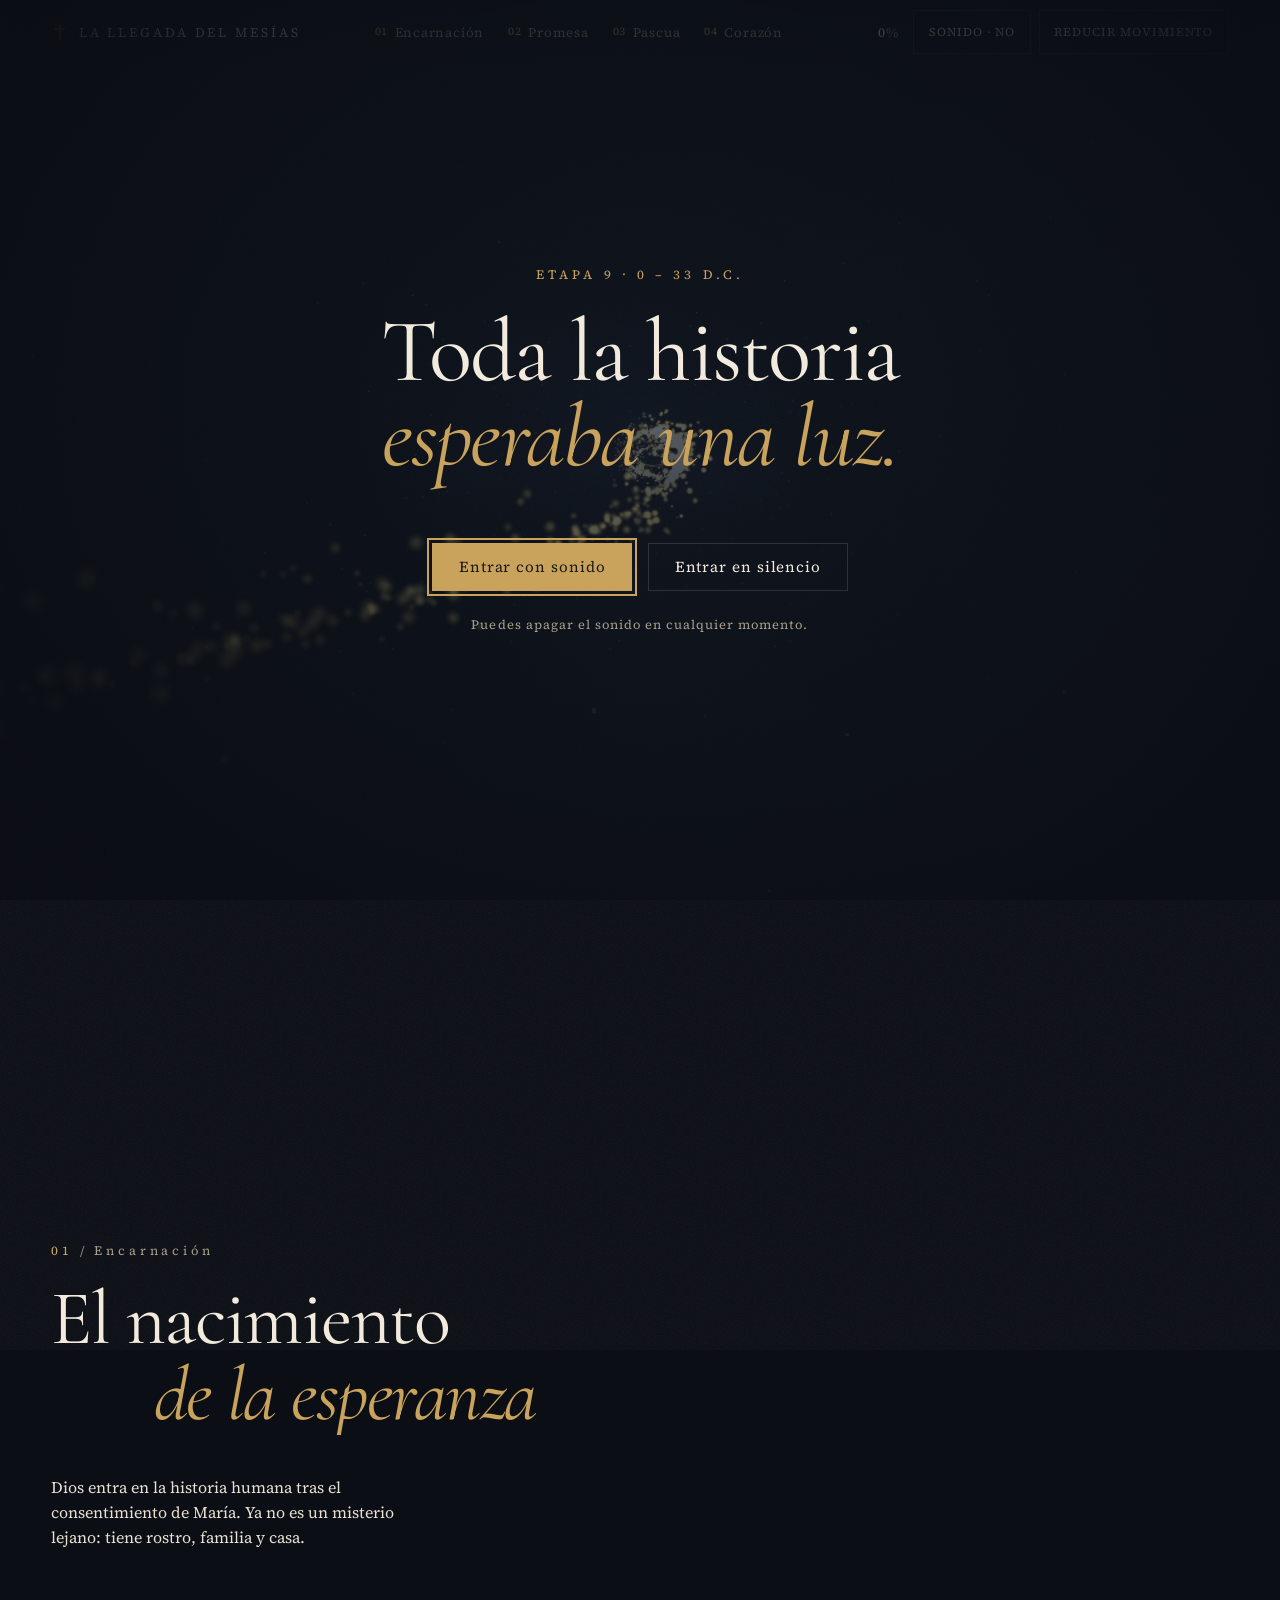
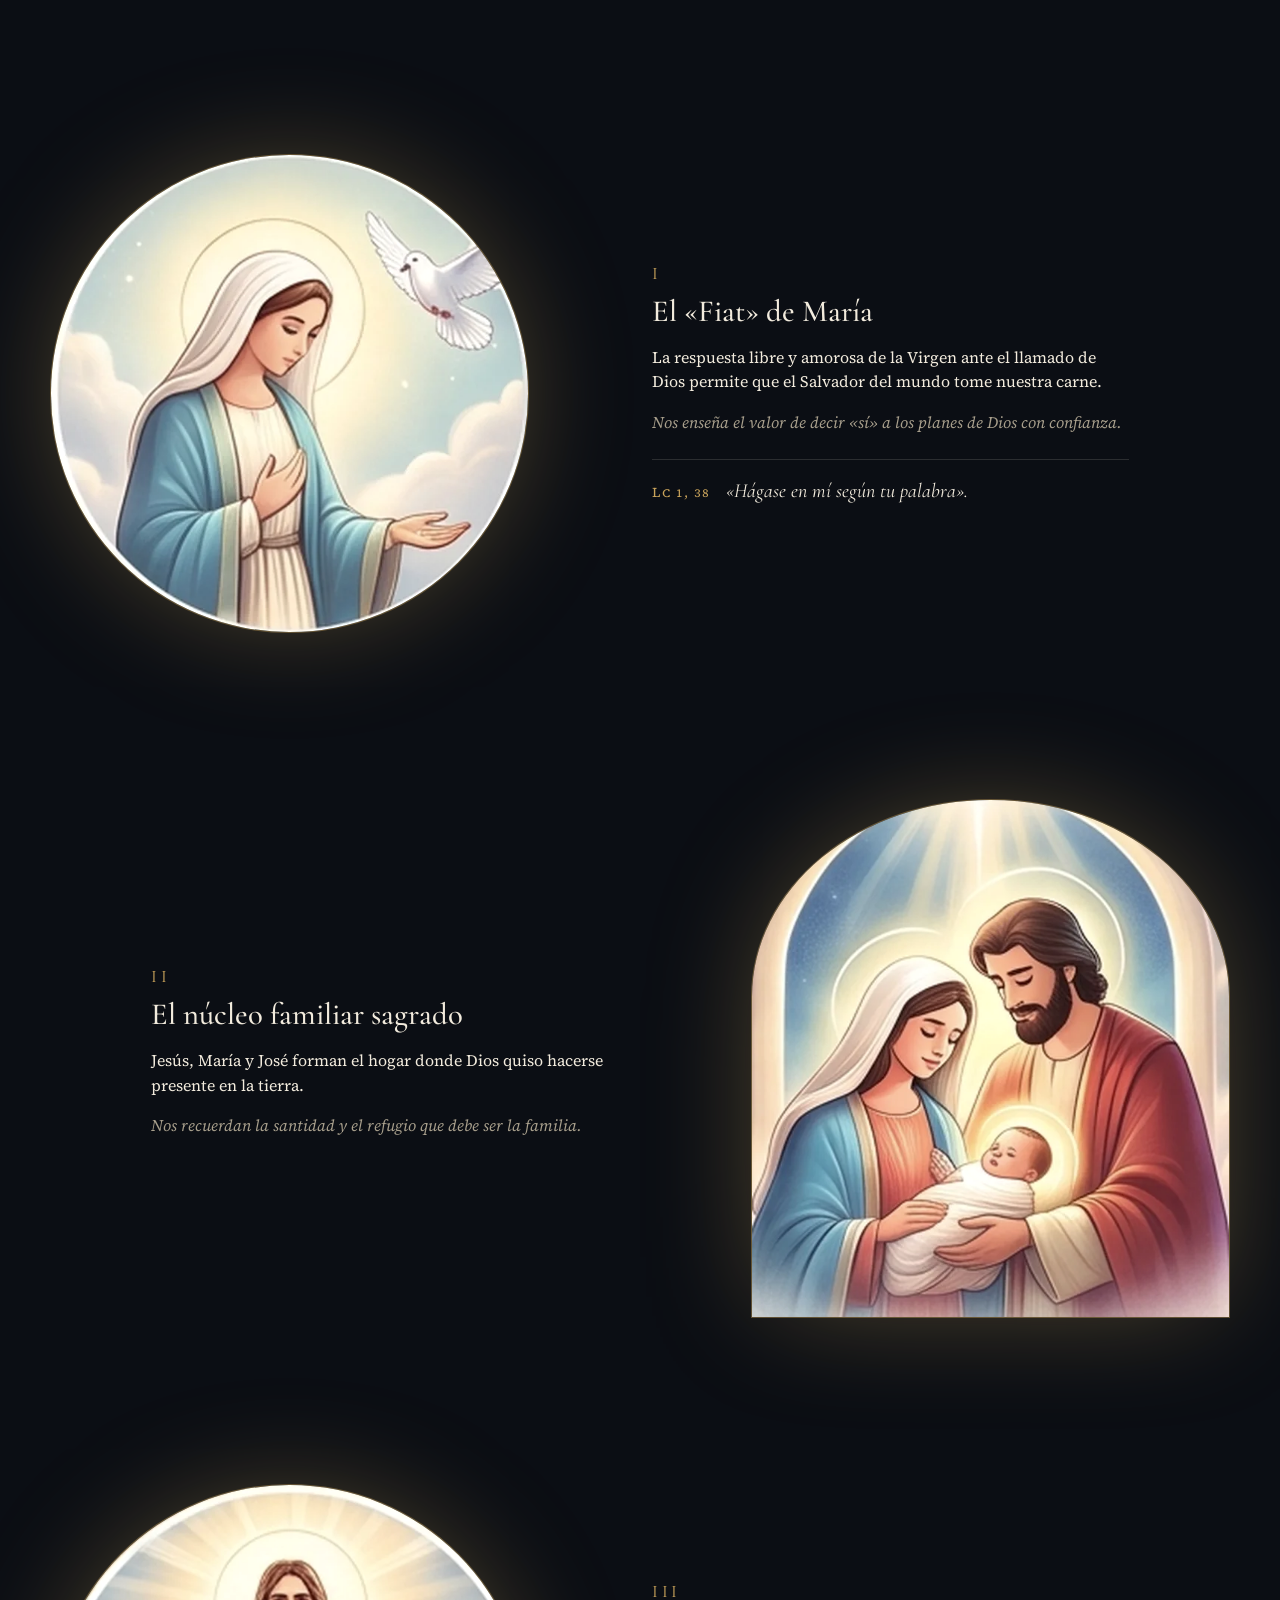
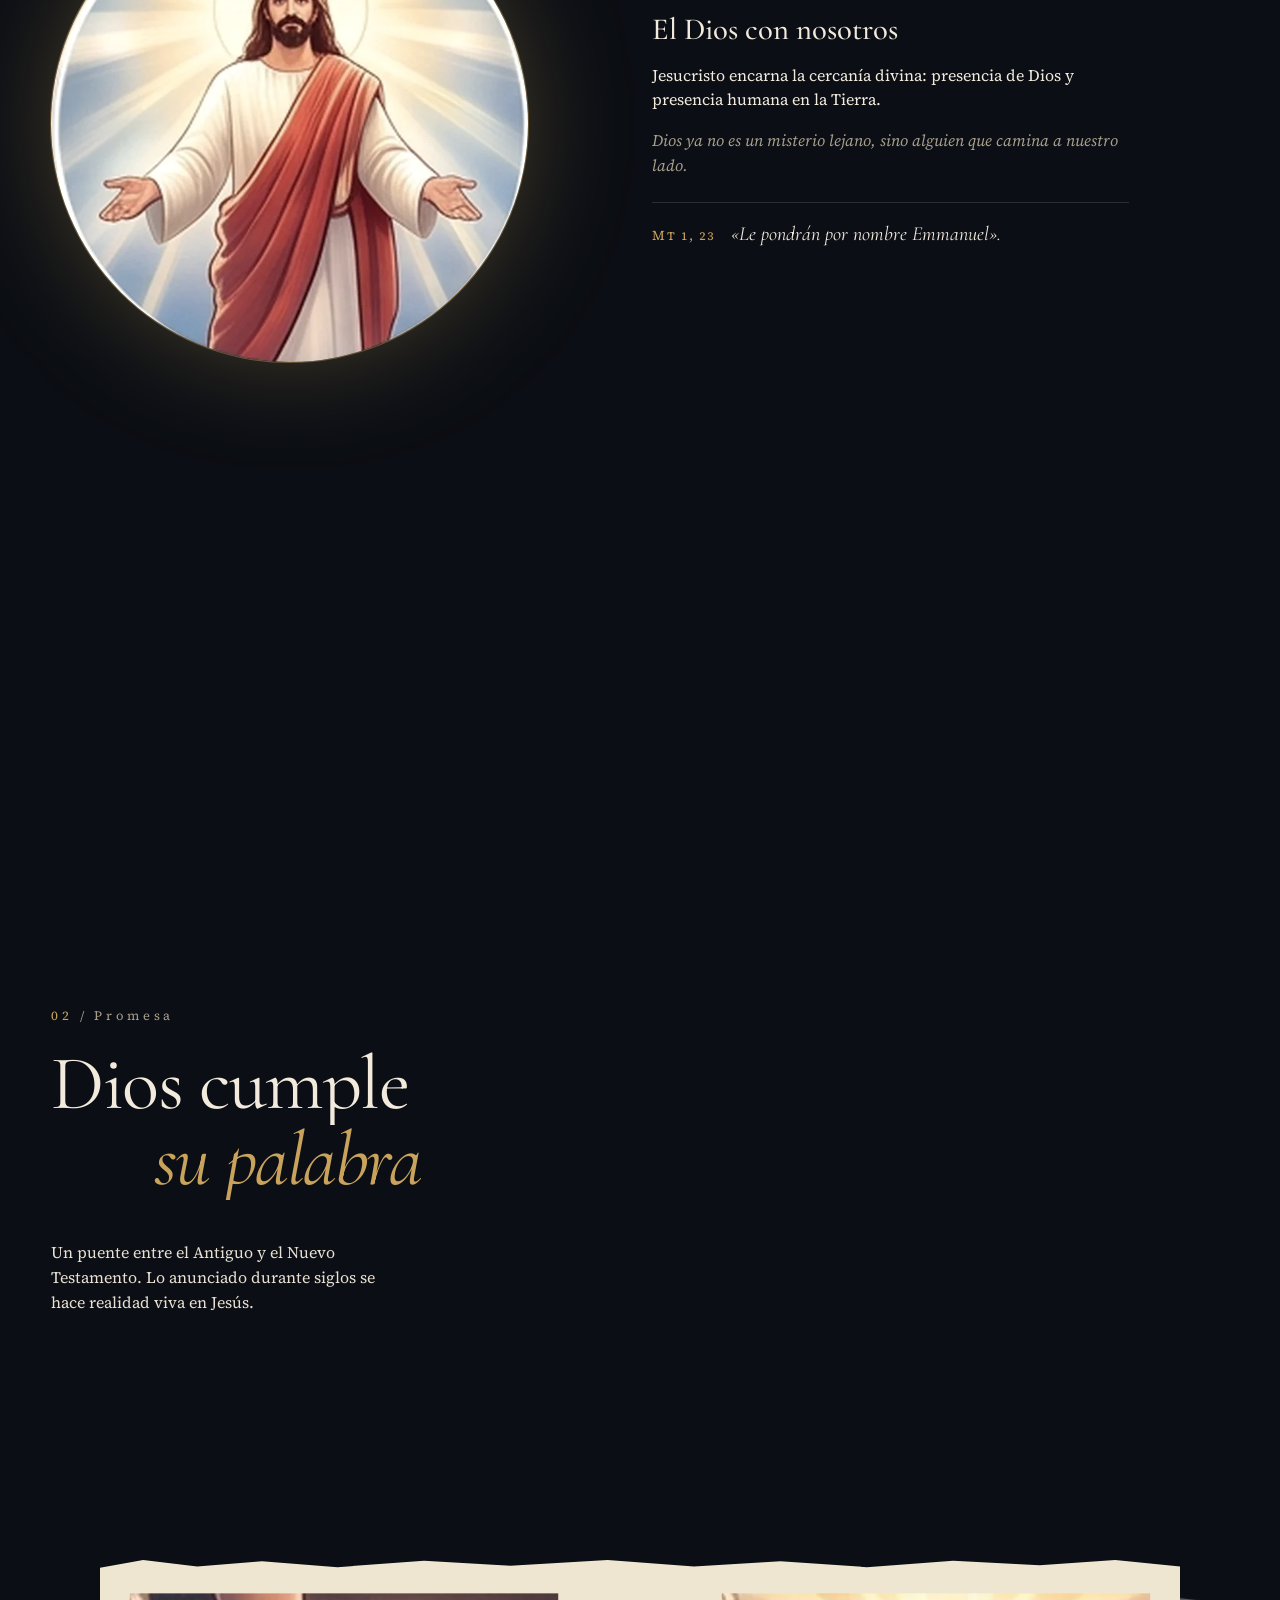
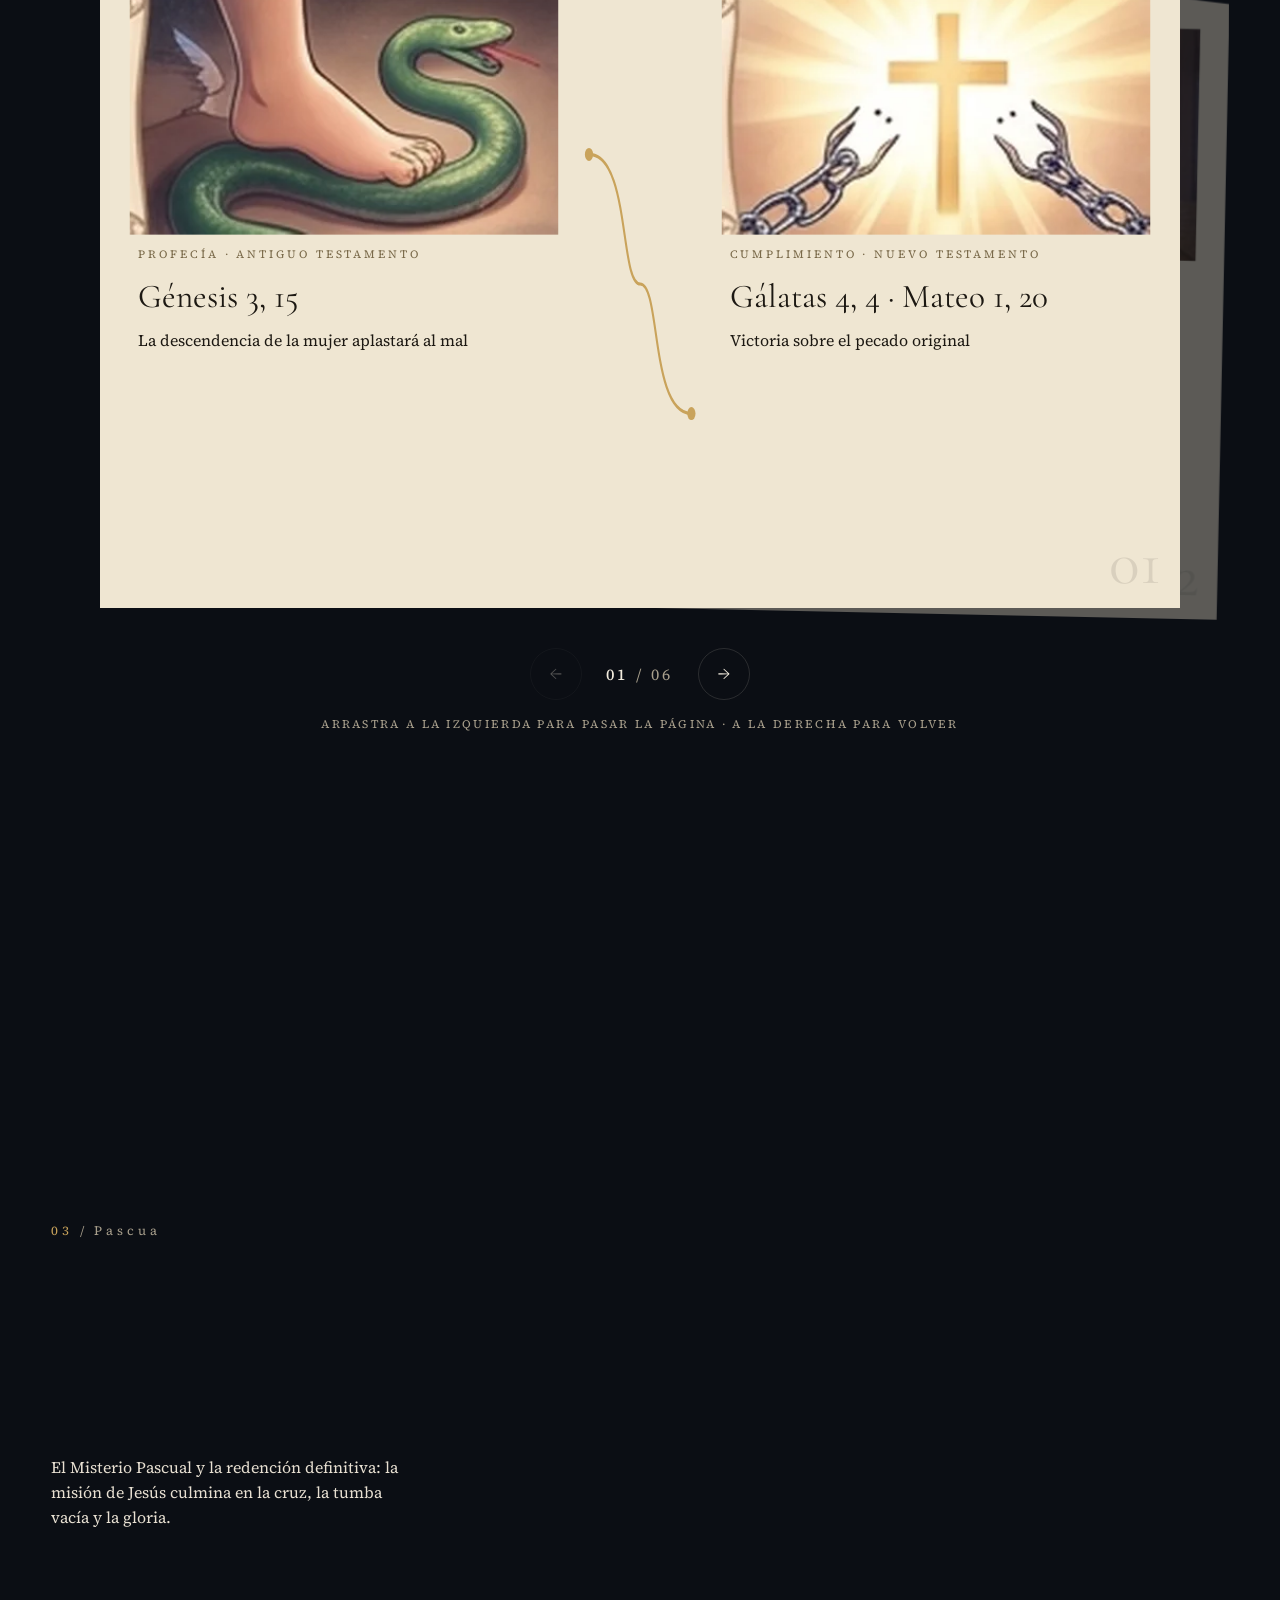
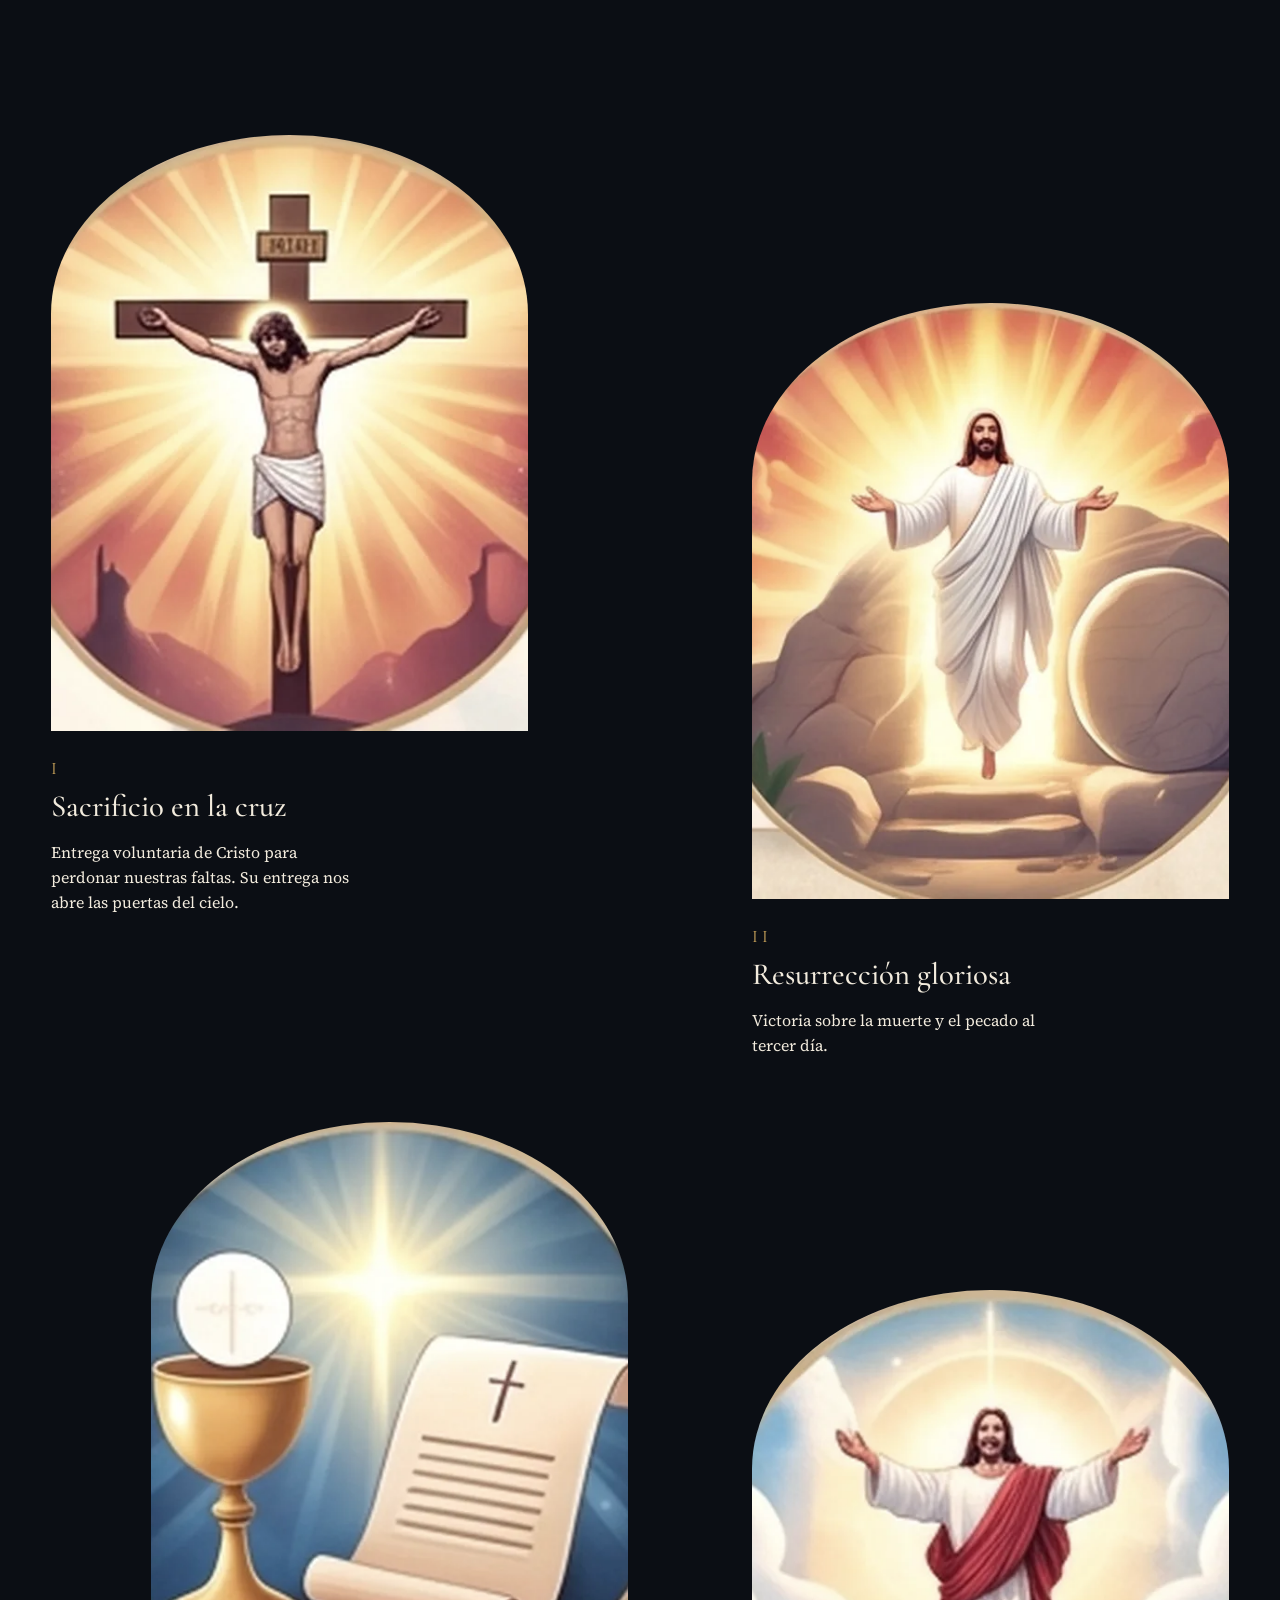
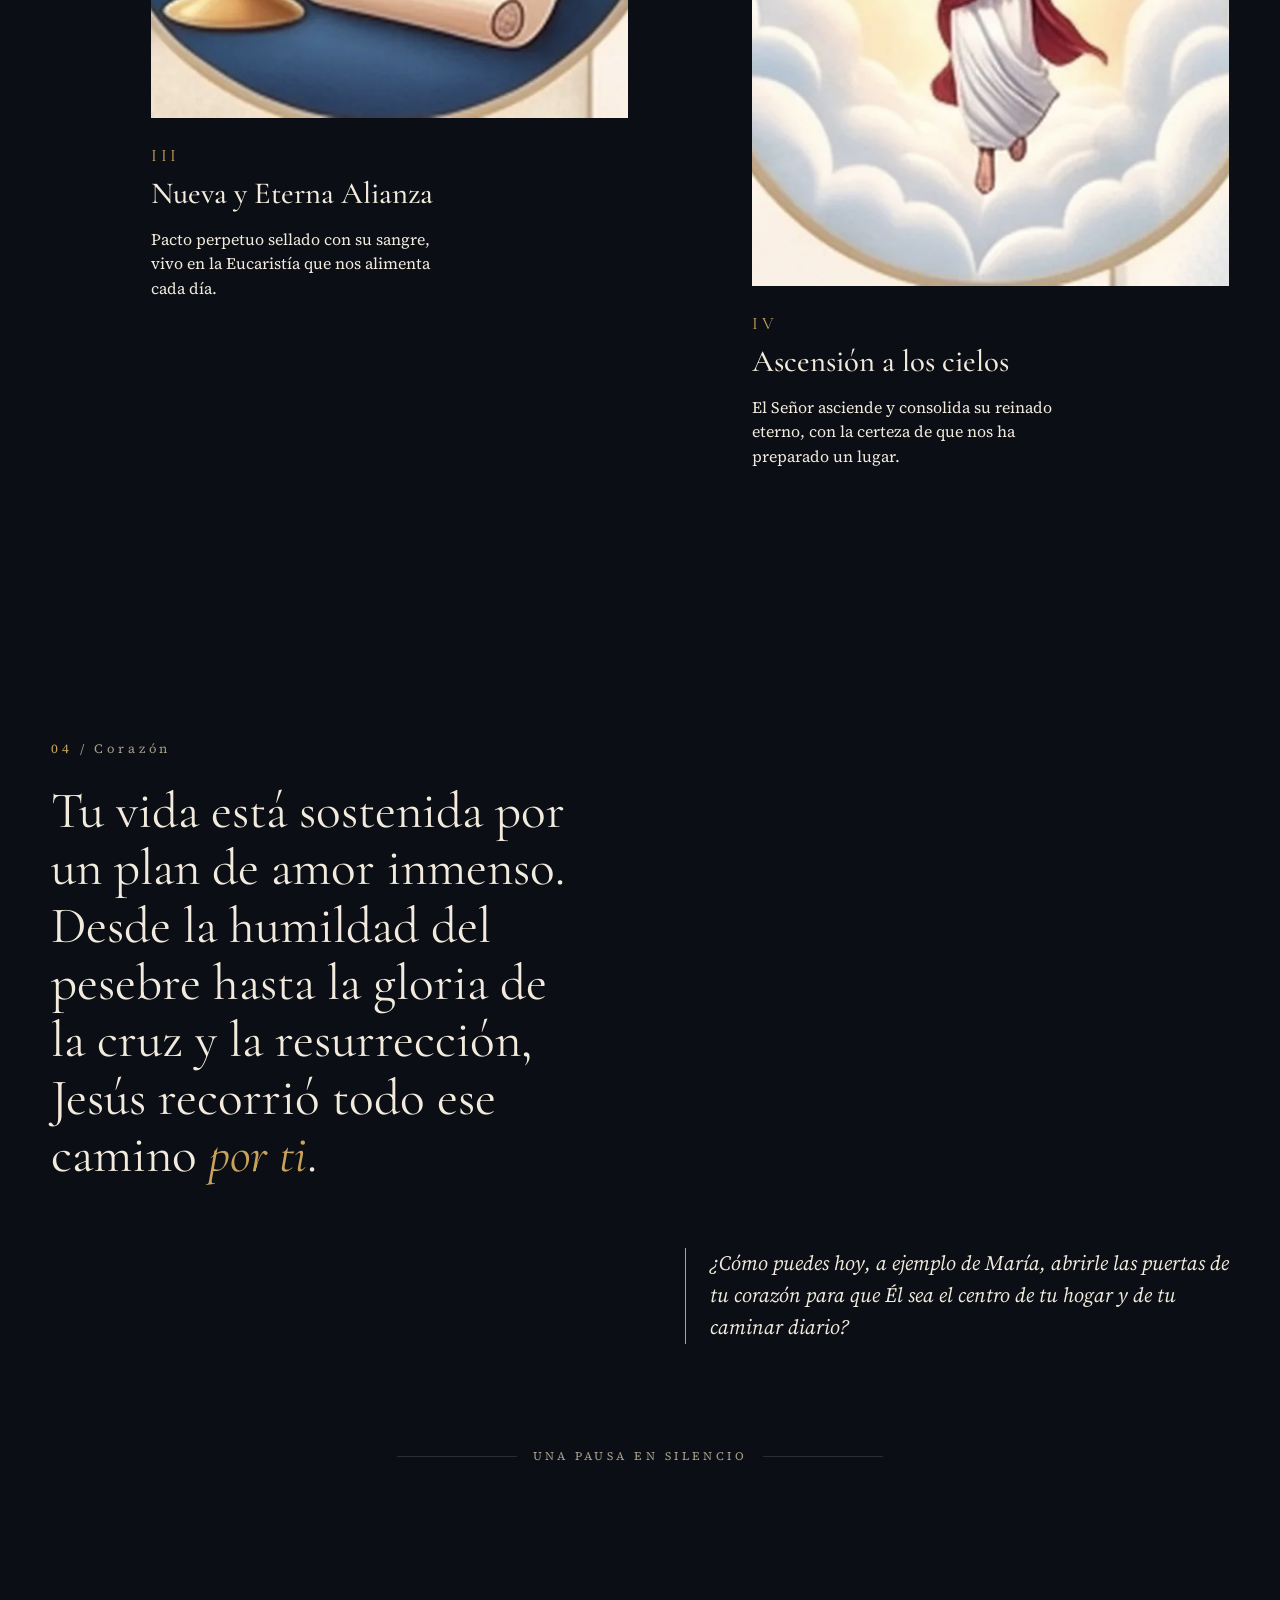
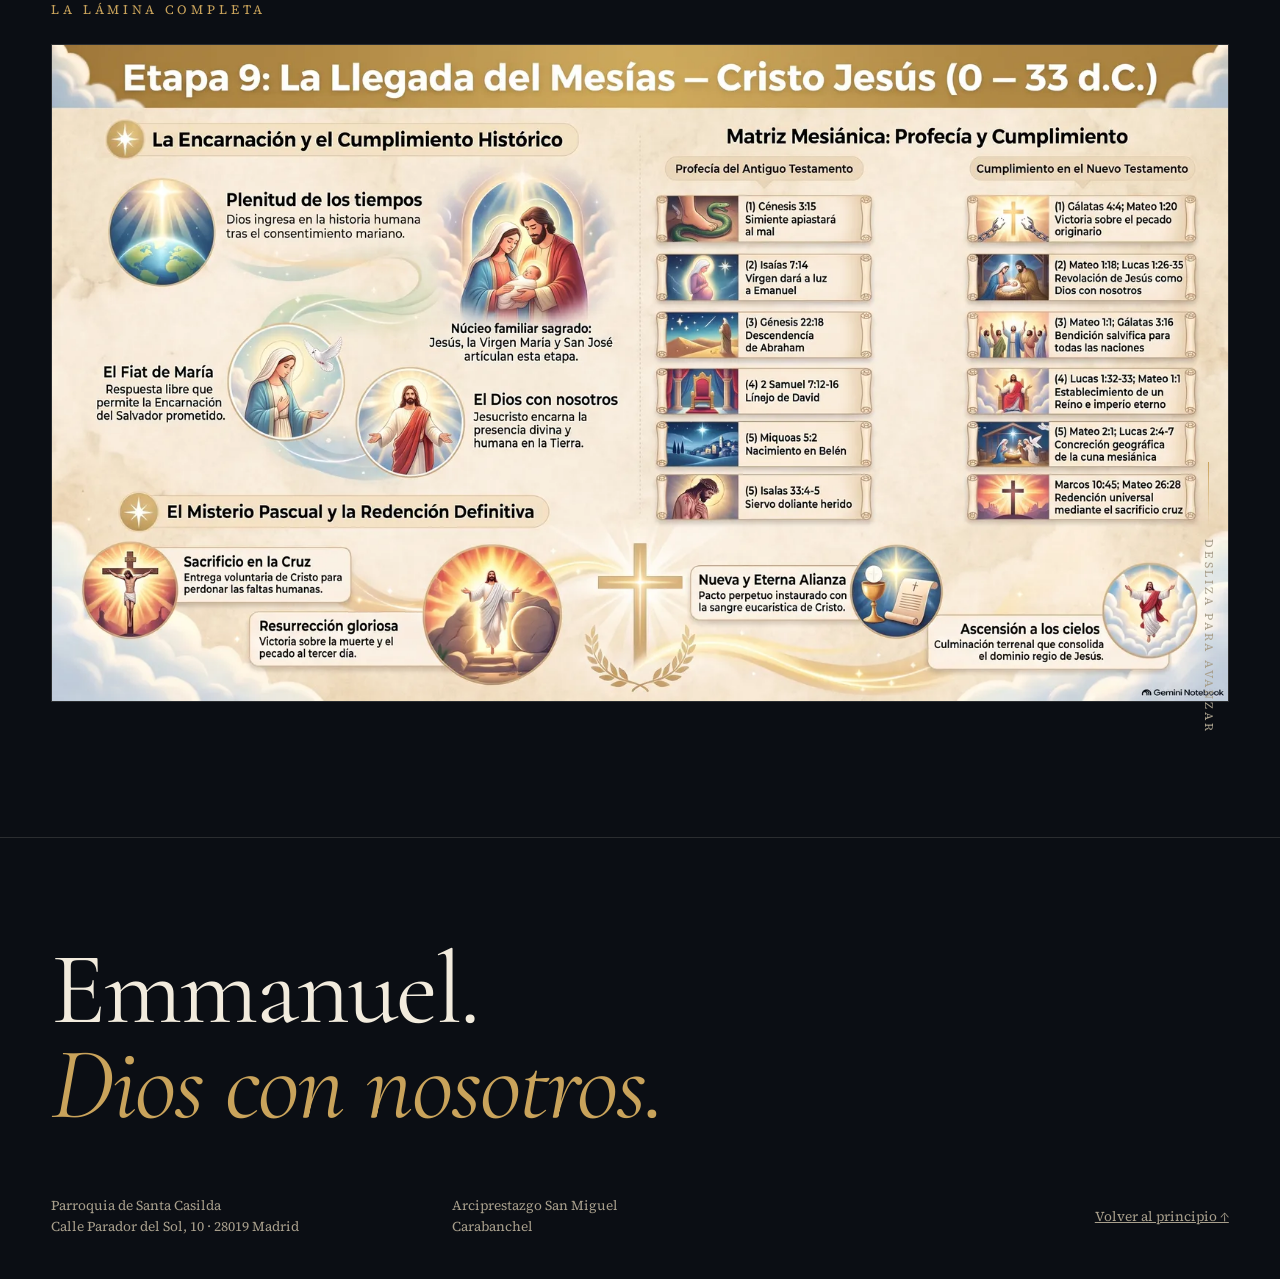
==== index.html @ 84d89c6b "Add files via upload" ====
<!doctype html>
<html lang="es" data-variant="pastoral">
<head>
<meta charset="utf-8">
<meta name="viewport" content="width=device-width, initial-scale=1, viewport-fit=cover">
<title>La Llegada del Mesías · Etapa 9</title>
<meta name="description" content="Un recorrido en 3D por la Encarnación, la promesa cumplida y el Misterio Pascual: Cristo Jesús, de Belén a la Ascensión (0–33 d.C.).">
<meta name="theme-color" content="#0B0E14">
<meta property="og:type" content="website">
<meta property="og:title" content="La Llegada del Mesías · Etapa 9">
<meta property="og:description" content="Toda la historia esperaba una luz. Un recorrido por la Encarnación, la promesa cumplida y la Pascua.">
<meta property="og:image" content="img/og.jpg">
<meta property="og:locale" content="es_ES">
<meta name="twitter:card" content="summary_large_image">
<link rel="icon" href="favicon.svg" type="image/svg+xml">
<link rel="preconnect" href="https://fonts.googleapis.com">
<link rel="preconnect" href="https://fonts.gstatic.com" crossorigin>
<link rel="stylesheet" href="https://fonts.googleapis.com/css2?family=Cormorant+Garamond:ital,wght@0,400;0,500;1,400&family=Source+Serif+4:opsz,wght@8..60,400;8..60,500&display=swap">
<link rel="stylesheet" href="css/style.css">
<script type="importmap">{"imports":{"three":"./js/vendor/three.module.min.js"}}</script>
</head>
<body class="is-gated">
<a class="skip" href="#contenido">Saltar al contenido</a>

<canvas id="luz" aria-hidden="true"></canvas>
<div class="fallback-glow" aria-hidden="true"></div>
<div class="grain" aria-hidden="true"></div>

<!-- Umbral de entrada -->
<div class="gate" id="gate" role="dialog" aria-modal="true" aria-labelledby="gate-title">
  <div class="gate__inner">
    <p class="eyebrow">Etapa 9 · 0 – 33 d.C.</p>
    <p class="gate__title" id="gate-title">Toda la historia<br><em>esperaba una luz.</em></p>
    <div class="gate__actions">
      <button class="btn btn--gold" data-enter="sound">Entrar con sonido</button>
      <button class="btn" data-enter="silent">Entrar en silencio</button>
    </div>
    <p class="gate__note">Puedes apagar el sonido en cualquier momento.</p>
  </div>
</div>

<header class="hud">
  <a class="hud__brand" href="#inicio" aria-label="La Llegada del Mesías, inicio">
    <svg viewBox="0 0 24 24" width="18" height="18" aria-hidden="true"><path d="M12 2v20M5 8h14" stroke="currentColor" stroke-width="1.4" fill="none"/></svg>
    <span>La Llegada del Mesías</span>
  </a>
  <nav class="hud__nav" aria-label="Capítulos">
    <a href="#encarnacion"><span>01</span> Encarnación</a>
    <a href="#promesa"><span>02</span> Promesa</a>
    <a href="#pascua"><span>03</span> Pascua</a>
    <a href="#corazon"><span>04</span> Corazón</a>
  </nav>
  <div class="hud__tools">
    <span class="hud__progress" aria-hidden="true"><b id="pct">0</b>%</span>
    <button class="chip" id="btn-sound" aria-pressed="false">Sonido · <span>no</span></button>
    <button class="chip" id="btn-motion" aria-pressed="false">Reducir movimiento</button>
  </div>
</header>

<div class="rail" aria-hidden="true"><i id="rail-fill"></i></div>

<main id="contenido">

  <!-- 00 · INICIO -->
  <section class="scene scene--hero" id="inicio" data-tone="0">
    <p class="eyebrow reveal">En la plenitud de los tiempos</p>
    <h1 class="hero__title">
      <span class="line"><span>La Llegada</span></span>
      <span class="line"><span><em>del Mesías</em></span></span>
    </h1>
    <p class="hero__sub reveal">Cristo Jesús · de Belén a la Ascensión · 0 – 33 d.C.</p>
    <p class="hero__lead reveal">Cómo Dios se hizo hombre para salvarnos: un recorrido para contemplar el corazón de nuestra fe.</p>
    <p class="scroll-cue" aria-hidden="true"><span></span>Desliza para avanzar</p>
  </section>

  <!-- 01 · ENCARNACIÓN -->
  <section class="chapter" id="encarnacion" data-tone="1" aria-labelledby="t-encarnacion">
    <header class="chapter__head">
      <p class="chapter__num">01 <span>/ Encarnación</span></p>
      <h2 id="t-encarnacion" class="h2"><span class="line"><span>El nacimiento</span></span><span class="line"><span><em>de la esperanza</em></span></span></h2>
      <p class="chapter__lead reveal">Dios entra en la historia humana tras el consentimiento de María. Ya no es un misterio lejano: tiene rostro, familia y casa.</p>
    </header>

    <article class="station station--left">
      <figure class="medal reveal"><img src="img/fiat.webp" alt="La Virgen María, con la paloma del Espíritu Santo, responde al anuncio" width="640" height="640" loading="lazy"></figure>
      <div class="station__text reveal">
        <p class="kicker">I</p>
        <h3 class="h3">El «Fiat» de María</h3>
        <p>La respuesta libre y amorosa de la Virgen ante el llamado de Dios permite que el Salvador del mundo tome nuestra carne.</p>
        <p class="lesson">Nos enseña el valor de decir «sí» a los planes de Dios con confianza.</p>
        <p class="cita"><span class="sc">Lc 1, 38</span> «Hágase en mí según tu palabra».</p>
      </div>
    </article>

    <article class="station station--right">
      <figure class="medal medal--arch reveal"><img src="img/familia.webp" alt="La Sagrada Familia: María sostiene al Niño junto a san José" width="640" height="695" loading="lazy"></figure>
      <div class="station__text reveal">
        <p class="kicker">II</p>
        <h3 class="h3">El núcleo familiar sagrado</h3>
        <p>Jesús, María y José forman el hogar donde Dios quiso hacerse presente en la tierra.</p>
        <p class="lesson">Nos recuerdan la santidad y el refugio que debe ser la familia.</p>
      </div>
    </article>

    <article class="station station--left">
      <figure class="medal reveal"><img src="img/emmanuel.webp" alt="Jesucristo con los brazos abiertos" width="640" height="640" loading="lazy"></figure>
      <div class="station__text reveal">
        <p class="kicker">III</p>
        <h3 class="h3">El Dios con nosotros</h3>
        <p>Jesucristo encarna la cercanía divina: presencia de Dios y presencia humana en la Tierra.</p>
        <p class="lesson">Dios ya no es un misterio lejano, sino alguien que camina a nuestro lado.</p>
        <p class="cita"><span class="sc">Mt 1, 23</span> «Le pondrán por nombre Emmanuel».</p>
      </div>
    </article>
  </section>

  <!-- 02 · PROMESA (momento firma: el hilo de luz une profecía y cumplimiento) -->
  <section class="chapter chapter--promise" id="promesa" data-tone="2" aria-labelledby="t-promesa">
    <header class="chapter__head">
      <p class="chapter__num">02 <span>/ Promesa</span></p>
      <h2 id="t-promesa" class="h2"><span class="line"><span>Dios cumple</span></span><span class="line"><span><em>su palabra</em></span></span></h2>
      <p class="chapter__lead reveal">Un puente entre el Antiguo y el Nuevo Testamento. Lo anunciado durante siglos se hace realidad viva en Jesús.</p>
    </header>

    <div class="deck" id="deck" aria-roledescription="carrusel" aria-label="Profecía y cumplimiento">
      <div class="deck__track" id="deck-track"></div>
      <div class="deck__ui">
        <button class="round" id="deck-prev" aria-label="Página anterior">←</button>
        <p class="deck__count" aria-live="polite"><b id="deck-i">01</b> / <span id="deck-n">06</span></p>
        <button class="round" id="deck-next" aria-label="Página siguiente">→</button>
      </div>
      <p class="deck__hint">Arrastra a la izquierda para pasar la página · a la derecha para volver</p>
    </div>
  </section>

  <!-- 03 · PASCUA -->
  <section class="chapter chapter--pascua" id="pascua" data-tone="3" aria-labelledby="t-pascua">
    <header class="chapter__head">
      <p class="chapter__num">03 <span>/ Pascua</span></p>
      <h2 id="t-pascua" class="h2"><span class="line"><span>El triunfo</span></span><span class="line"><span><em>del amor</em></span></span></h2>
      <p class="chapter__lead reveal">El Misterio Pascual y la redención definitiva: la misión de Jesús culmina en la cruz, la tumba vacía y la gloria.</p>
    </header>

    <ol class="pascua">
      <li class="pascua__item reveal">
        <img src="img/cruz.webp" alt="Cristo crucificado ante un cielo encendido" width="640" height="640" loading="lazy">
        <p class="kicker">I</p>
        <h3 class="h3">Sacrificio en la cruz</h3>
        <p>Entrega voluntaria de Cristo para perdonar nuestras faltas. Su entrega nos abre las puertas del cielo.</p>
      </li>
      <li class="pascua__item reveal">
        <img src="img/resurreccion.webp" alt="Cristo resucitado sale del sepulcro" width="640" height="640" loading="lazy">
        <p class="kicker">II</p>
        <h3 class="h3">Resurrección gloriosa</h3>
        <p>Victoria sobre la muerte y el pecado al tercer día.</p>
      </li>
      <li class="pascua__item reveal">
        <img src="img/alianza.webp" alt="Cáliz y hostia junto a un pergamino de la Alianza" width="640" height="648" loading="lazy">
        <p class="kicker">III</p>
        <h3 class="h3">Nueva y Eterna Alianza</h3>
        <p>Pacto perpetuo sellado con su sangre, vivo en la Eucaristía que nos alimenta cada día.</p>
      </li>
      <li class="pascua__item reveal">
        <img src="img/ascension.webp" alt="Cristo asciende entre las nubes" width="640" height="640" loading="lazy">
        <p class="kicker">IV</p>
        <h3 class="h3">Ascensión a los cielos</h3>
        <p>El Señor asciende y consolida su reinado eterno, con la certeza de que nos ha preparado un lugar.</p>
      </li>
    </ol>
  </section>

  <!-- 04 · CORAZÓN -->
  <section class="chapter chapter--heart" id="corazon" data-tone="4" aria-labelledby="t-corazon">
    <p class="chapter__num">04 <span>/ Corazón</span></p>
    <h2 id="t-corazon" class="visually-hidden">Una reflexión para el corazón</h2>
    <p class="heart__text reveal">Tu vida está sostenida por un plan de amor inmenso. Desde la humildad del pesebre hasta la gloria de la cruz y la resurrección, Jesús recorrió todo ese camino <em>por ti</em>.</p>
    <blockquote class="heart__q reveal">
      <p>¿Cómo puedes hoy, a ejemplo de María, abrirle las puertas de tu corazón para que Él sea el centro de tu hogar y de tu caminar diario?</p>
    </blockquote>
    <div class="pause reveal" aria-hidden="true"><span></span>Una pausa en silencio<span></span></div>
  </section>

  <!-- Lámina -->
  <section class="lamina" aria-labelledby="t-lamina">
    <h2 id="t-lamina" class="lamina__title">La lámina completa</h2>
    <a class="lamina__img reveal" href="img/infografia.webp" target="_blank" rel="noopener">
      <img src="img/infografia.webp" alt="Infografía «Etapa 9: La Llegada del Mesías — Cristo Jesús (0–33 d.C.)»" width="1600" height="893" loading="lazy">
    </a>
  </section>
</main>

<footer class="foot">
  <p class="foot__big">Emmanuel.<br><em>Dios con nosotros.</em></p>
  <div class="foot__cols">
    <p>Parroquia de Santa Casilda<br>Calle Parador del Sol, 10 · 28019 Madrid</p>
    <p>Arciprestazgo San Miguel<br>Carabanchel</p>
    <p><a href="#inicio">Volver al principio ↑</a></p>
  </div>
</footer>

<script src="js/main.js" defer></script>
<script type="module" src="js/scene.js"></script>
</body>
</html>
---- css/style.css ----
/* ===== Tokens · variante pastoral «noche, oro y silencio» (azul noche de georgedo + oro viejo) ===== */
:root{
  --font-display:"Cormorant Garamond","EB Garamond",Georgia,serif;
  --font-body:"Source Serif 4","Literata",Georgia,serif;
  --step-hero:clamp(3.4rem,11vw,11rem);
  --step-h2:clamp(2.4rem,6vw,5.6rem);
  --step-h3:clamp(1.5rem,2.4vw,2.1rem);
  --step-body:clamp(1rem,1.1vw,1.18rem);
  --step-small:.8rem;
  --bg:#0B0E14; --bg-2:#101722; --fg:#F2EBDD; --muted:#A89F8C; --accent:#C9A35B; --accent-2:#7A1F1F;
  --paper:#EFE6D2; --ink:#1C1812;
  --line:color-mix(in srgb,var(--fg) 14%,transparent);
  --space-1:.5rem;--space-2:1rem;--space-3:1.5rem;--space-4:2.5rem;--space-5:4rem;--space-6:6.5rem;--space-7:10.5rem;
  --section-y:clamp(6rem,15vh,12rem); --gutter:clamp(1rem,4vw,4rem); --maxw:1440px; --radius:0;
  --ease-out:cubic-bezier(.22,1,.36,1); --ease-in-out:cubic-bezier(.65,0,.35,1);
  --dur-micro:180ms; --dur-ui:380ms; --dur-reveal:1100ms; --stagger:60ms;
  --hud-h:64px;
}

*,*::before,*::after{box-sizing:border-box}
html{scroll-behavior:smooth;-webkit-text-size-adjust:100%}
body{margin:0;background:var(--bg);color:var(--fg);font-family:var(--font-body);font-size:var(--step-body);line-height:1.55;overflow-x:hidden;-webkit-font-smoothing:antialiased}
body.is-gated{overflow:hidden}
img{display:block;max-width:100%;height:auto}
a{color:inherit}
em{font-style:italic;color:var(--accent)}
button{font:inherit;color:inherit;cursor:pointer}
:focus-visible{outline:2px solid var(--accent);outline-offset:3px}
.visually-hidden{position:absolute!important;width:1px;height:1px;overflow:hidden;clip:rect(0 0 0 0);white-space:nowrap}
.skip{position:fixed;left:var(--space-2);top:-60px;z-index:100;background:var(--accent);color:var(--ink);padding:.6rem 1rem;text-decoration:none}
.skip:focus{top:var(--space-2)}
::selection{background:var(--accent);color:var(--ink)}

/* ===== Lienzo 3D y respaldo ===== */
#luz{position:fixed;inset:0;width:100%;height:100%;z-index:0;display:block}
.fallback-glow{position:fixed;inset:0;z-index:0;pointer-events:none;opacity:0;transition:opacity 1s;
  background:
   radial-gradient(40vmax 30vmax at 70% 30%,color-mix(in srgb,var(--accent) 28%,transparent),transparent 70%),
   radial-gradient(50vmax 40vmax at 20% 80%,color-mix(in srgb,#2a3a5c 60%,transparent),transparent 70%),
   var(--bg)}
html.no-webgl .fallback-glow{opacity:1}
html.no-webgl #luz{display:none}
.grain{position:fixed;inset:-50%;z-index:1;pointer-events:none;opacity:.06;
  background-image:url("data:image/svg+xml,%3Csvg xmlns='http://www.w3.org/2000/svg' width='160' height='160'%3E%3Cfilter id='n'%3E%3CfeTurbulence type='fractalNoise' baseFrequency='.9' numOctaves='2'/%3E%3C/filter%3E%3Crect width='100%25' height='100%25' filter='url(%23n)'/%3E%3C/svg%3E")}

/* ===== Umbral ===== */
.gate{position:fixed;inset:0;z-index:60;display:grid;place-items:center;padding:var(--gutter);
  background:radial-gradient(60vmax 50vmax at 50% 45%,rgba(16,23,34,.55),rgba(11,14,20,.94));
  transition:opacity 1.2s var(--ease-out),visibility 1.2s}
.gate.is-gone{opacity:0;visibility:hidden}
.gate__inner{text-align:center;max-width:44rem}
.gate__title{font-family:var(--font-display);font-size:clamp(2.6rem,7vw,6rem);line-height:.95;letter-spacing:-.02em;margin:var(--space-3) 0 var(--space-5)}
.gate__actions{display:flex;gap:var(--space-2);justify-content:center;flex-wrap:wrap}
.gate__note{margin-top:var(--space-3);color:var(--muted);font-size:var(--step-small);letter-spacing:.08em}

.btn{min-height:48px;padding:0 1.6rem;border:1px solid var(--line);background:transparent;letter-spacing:.06em;font-size:.95rem;
  transition:background var(--dur-ui) var(--ease-out),color var(--dur-ui) var(--ease-out),border-color var(--dur-ui)}
.btn:hover{border-color:var(--accent);color:var(--accent)}
.btn--gold{background:var(--accent);color:var(--ink);border-color:var(--accent)}
.btn--gold:hover{background:transparent}

.eyebrow,.kicker,.chapter__num,.hud,.deck__hint,.scroll-cue,.chip{font-family:var(--font-body)}
.eyebrow{text-transform:uppercase;letter-spacing:.32em;font-size:var(--step-small);color:var(--accent)}

/* ===== HUD ===== */
.hud{position:fixed;top:0;left:0;right:0;z-index:40;height:var(--hud-h);display:flex;align-items:center;justify-content:space-between;gap:var(--space-2);
  padding:0 var(--gutter);font-size:.82rem;letter-spacing:.06em;
  background:linear-gradient(to bottom,rgba(11,14,20,.85),rgba(11,14,20,0));}
.hud__brand{display:flex;align-items:center;gap:.6rem;text-decoration:none;text-transform:uppercase;letter-spacing:.22em;min-height:44px}
.hud__brand svg{color:var(--accent)}
.hud__nav{display:flex;gap:var(--space-3)}
.hud__nav a{text-decoration:none;color:var(--muted);min-height:44px;display:flex;align-items:center;gap:.4rem;transition:color var(--dur-micro)}
.hud__nav a span{color:var(--accent);font-size:.7rem}
.hud__nav a:hover,.hud__nav a[aria-current="true"]{color:var(--fg)}
.hud__tools{display:flex;align-items:center;gap:var(--space-1)}
.hud__progress{font-variant-numeric:tabular-nums;color:var(--muted);min-width:3.2em;text-align:right;margin-right:.4rem}
.hud__progress b{color:var(--fg);font-weight:500}
.chip{min-height:44px;padding:0 .9rem;border:1px solid var(--line);background:rgba(11,14,20,.4);font-size:.75rem;letter-spacing:.08em;text-transform:uppercase}
.chip[aria-pressed="true"]{border-color:var(--accent);color:var(--accent)}
.rail{position:fixed;left:0;right:0;top:0;height:2px;z-index:41}
.rail i{display:block;height:100%;width:100%;background:var(--accent);transform-origin:0 50%;transform:scaleX(0)}

main,.foot{position:relative;z-index:2}

/* ===== Revelados ===== */
.line{display:block;overflow:hidden;padding-bottom:.06em}
.line>span{display:block;transform:translateY(105%);transition:transform var(--dur-reveal) var(--ease-out)}
.line:nth-child(2)>span{transition-delay:calc(var(--stagger)*2)}
.is-in .line>span,.line.is-in>span{transform:none}
.reveal{opacity:0;transform:translateY(24px);transition:opacity var(--dur-reveal) var(--ease-out),transform var(--dur-reveal) var(--ease-out)}
.reveal.is-in{opacity:1;transform:none}
.medal.reveal img,.pascua__item.reveal img{transform:scale(1.1);transition:transform 1.6s var(--ease-out)}
.medal.reveal.is-in img,.pascua__item.reveal.is-in img{transform:scale(1)}

/* ===== Hero ===== */
.scene--hero{min-height:100svh;display:flex;flex-direction:column;justify-content:flex-end;padding:calc(var(--hud-h) + var(--space-5)) var(--gutter) var(--space-6);max-width:var(--maxw);margin:0 auto}
.hero__title{font-family:var(--font-display);font-weight:400;font-size:var(--step-hero);line-height:.9;letter-spacing:-.02em;margin:var(--space-3) 0 var(--space-4)}
.hero__title .line:nth-child(2){padding-left:clamp(1rem,12vw,14rem)}
.hero__sub{font-size:var(--step-small);letter-spacing:.24em;text-transform:uppercase;color:var(--muted);margin:0 0 var(--space-2)}
.hero__lead{max-width:34ch;margin:0;font-size:clamp(1.05rem,1.4vw,1.35rem)}
.scroll-cue{position:absolute;right:var(--gutter);bottom:var(--space-6);display:flex;align-items:center;gap:.8rem;font-size:.72rem;letter-spacing:.24em;text-transform:uppercase;color:var(--muted);writing-mode:vertical-rl}
.scroll-cue span{width:1px;height:64px;background:linear-gradient(var(--accent),transparent);animation:cue 2.4s var(--ease-in-out) infinite;transform-origin:top}
@keyframes cue{0%{transform:scaleY(0)}50%{transform:scaleY(1)}100%{transform:scaleY(1);opacity:0}}

/* ===== Capítulos ===== */
.chapter{max-width:var(--maxw);margin:0 auto;padding:var(--section-y) var(--gutter);overflow-x:clip}
.chapter__head{min-height:80svh;display:flex;flex-direction:column;justify-content:center;max-width:64rem}
.chapter__num{font-size:.8rem;letter-spacing:.3em;color:var(--accent);margin:0 0 var(--space-3)}
.chapter__num span{color:var(--muted)}
.h2{font-family:var(--font-display);font-weight:400;font-size:var(--step-h2);line-height:.92;letter-spacing:-.02em;margin:0 0 var(--space-4)}
.h2 .line:nth-child(2){padding-left:clamp(1rem,8vw,8rem)}
.chapter__lead{max-width:44ch;margin:0;color:color-mix(in srgb,var(--fg) 86%,var(--muted))}
.h3{font-family:var(--font-display);font-weight:500;font-size:var(--step-h3);line-height:1.1;margin:0 0 var(--space-2)}
.kicker{font-family:var(--font-display);font-size:1.1rem;color:var(--accent);letter-spacing:.2em;margin:0 0 var(--space-1)}
.lesson{color:var(--muted);font-style:italic}
.cita{border-top:1px solid var(--line);padding-top:var(--space-2);margin-top:var(--space-3);font-family:var(--font-display);font-size:1.25rem;font-style:italic}
.sc{font-family:var(--font-body);font-style:normal;font-variant:small-caps;letter-spacing:.12em;color:var(--accent);font-size:.85rem;margin-right:.6rem}

/* Estaciones de la Encarnación */
.station{display:grid;grid-template-columns:repeat(12,1fr);gap:var(--space-3);align-items:center;margin:0 0 var(--space-7)}
.station .medal{grid-column:1 / span 5;margin:0}
.station .station__text{grid-column:7 / span 5;max-width:36rem}
.station--right .medal{grid-column:8 / span 5;grid-row:1}
.station--right .station__text{grid-column:2 / span 5;grid-row:1}
.medal{border-radius:50%;overflow:hidden;aspect-ratio:1;box-shadow:0 0 0 1px color-mix(in srgb,var(--accent) 40%,transparent),0 0 120px -20px color-mix(in srgb,var(--accent) 45%,transparent)}
.medal img{width:100%;height:100%;object-fit:cover;filter:saturate(.85) contrast(1.02)}
.medal--arch{border-radius:50% 50% 0 0/38% 38% 0 0;aspect-ratio:640/695}

/* ===== Promesa · mazo de páginas ===== */
.deck{position:relative;margin-top:var(--space-4);overflow-x:clip}
.deck__track{position:relative;height:clamp(520px,72svh,660px);touch-action:pan-y;user-select:none;-webkit-user-select:none;cursor:grab}
.deck__track:active{cursor:grabbing}
.page{position:absolute;inset:0;margin:auto;width:min(100%,1080px);display:grid;grid-template-columns:1fr auto 1fr;align-items:stretch;
  background:var(--paper);color:var(--ink);
  clip-path:polygon(0 1.2%,4% 0,9% 1%,15% .2%,22% 1.1%,30% .1%,38% .9%,47% 0,55% 1%,63% .2%,71% 1.1%,79% .1%,87% .8%,94% 0,100% 1%,100% 100%,0 100%);
  transition:transform 900ms var(--ease-out),opacity 900ms var(--ease-out);will-change:transform,opacity}
.page[data-pos="prev"]{transform:translateX(-110%) rotate(-4deg);opacity:0;pointer-events:none}
.page[data-pos="next"]{transform:translateX(6%) translateY(14px) rotate(1.2deg) scale(.96);opacity:.0;pointer-events:none}
.page[data-pos="next"].peek{opacity:.35}
.page__side{padding:clamp(1.2rem,3vw,2.6rem);display:flex;flex-direction:column;gap:var(--space-2)}
.page__side img{width:100%;aspect-ratio:16/9;object-fit:cover;transform:scale(1.04);filter:saturate(.9)}
.page__label{font-size:.7rem;letter-spacing:.26em;text-transform:uppercase;color:#7a6a4a;margin:0}
.page__ref{font-family:var(--font-display);font-size:clamp(1.5rem,2.6vw,2.2rem);line-height:1;margin:0}
.page__txt{margin:0;font-size:1rem;line-height:1.45}
.page__bridge{width:clamp(48px,8vw,120px);position:relative}
.page__bridge svg{position:absolute;inset:0;width:100%;height:100%;overflow:visible}
.page__bridge path{fill:none;stroke:var(--accent);stroke-width:2;stroke-dasharray:var(--len,600);stroke-dashoffset:var(--len,600);transition:stroke-dashoffset 1.6s var(--ease-in-out) .35s}
.page__bridge circle{fill:var(--accent);opacity:0;transition:opacity .6s .35s}
.page[data-pos="current"] .page__bridge path{stroke-dashoffset:0}
.page[data-pos="current"] .page__bridge circle{opacity:1}
.page__no{position:absolute;right:1.2rem;bottom:.8rem;font-family:var(--font-display);font-size:4rem;line-height:1;color:color-mix(in srgb,var(--ink) 10%,transparent);pointer-events:none}
.deck__ui{display:flex;align-items:center;justify-content:center;gap:var(--space-3);margin-top:var(--space-4)}
.round{width:52px;height:52px;border-radius:50%;border:1px solid var(--line);background:transparent;font-size:1.1rem;transition:border-color var(--dur-micro),color var(--dur-micro)}
.round:hover{border-color:var(--accent);color:var(--accent)}
.round:disabled{opacity:.3;cursor:default}
.deck__count{font-variant-numeric:tabular-nums;letter-spacing:.2em;margin:0;color:var(--muted)}
.deck__count b{color:var(--fg);font-weight:500}
.deck__hint{text-align:center;font-size:.72rem;letter-spacing:.2em;text-transform:uppercase;color:var(--muted);margin-top:var(--space-2)}

/* ===== Pascua ===== */
.pascua{list-style:none;padding:0;margin:0;display:grid;grid-template-columns:repeat(12,1fr);gap:var(--space-5) var(--space-3)}
.pascua__item{grid-column:span 5}
.pascua__item:nth-child(2){grid-column:8 / span 5;margin-top:var(--space-7)}
.pascua__item:nth-child(3){grid-column:2 / span 5}
.pascua__item:nth-child(4){grid-column:8 / span 5;margin-top:var(--space-7)}
.pascua__item img{width:100%;aspect-ratio:4/5;object-fit:cover;margin-bottom:var(--space-3);border-radius:50% 50% 0 0/30% 30% 0 0;filter:saturate(.85)}
.pascua__item p{max-width:38ch;margin:0}
.pascua__item .kicker{margin-bottom:var(--space-1)}

/* ===== Corazón ===== */
.chapter--heart{min-height:100svh;display:flex;flex-direction:column;justify-content:center}
.heart__text{font-family:var(--font-display);font-size:clamp(1.8rem,4vw,3.6rem);line-height:1.12;max-width:22ch;margin:0 0 var(--space-5)}
.heart__q{margin:0 0 0 auto;max-width:34rem;border-left:1px solid var(--accent);padding-left:var(--space-3)}
.heart__q p{margin:0;font-size:clamp(1.1rem,1.6vw,1.45rem);font-style:italic}
.pause{display:flex;align-items:center;gap:var(--space-2);justify-content:center;margin-top:var(--space-6);font-size:.72rem;letter-spacing:.3em;text-transform:uppercase;color:var(--muted)}
.pause span{flex:0 1 120px;height:1px;background:var(--line)}

/* ===== Lámina y pie ===== */
.lamina{max-width:var(--maxw);margin:0 auto;padding:0 var(--gutter) var(--section-y)}
.lamina__title{font-size:.8rem;letter-spacing:.3em;text-transform:uppercase;color:var(--accent);font-weight:400;margin:0 0 var(--space-3)}
.lamina__img{display:block;border:1px solid var(--line)}
.foot{border-top:1px solid var(--line);padding:var(--space-6) var(--gutter) var(--space-4);max-width:var(--maxw);margin:0 auto}
.foot__big{font-family:var(--font-display);font-size:clamp(2.6rem,8vw,7rem);line-height:.92;letter-spacing:-.02em;margin:0 0 var(--space-5)}
.foot__cols{display:grid;grid-template-columns:repeat(3,1fr);gap:var(--space-3);font-size:.85rem;color:var(--muted)}
.foot__cols p{margin:0}
.foot__cols p:last-child{text-align:right}
.foot a{min-height:44px;display:inline-flex;align-items:center}

/* ===== Responsive ===== */
@media (max-width:960px){
  .hud__nav{display:none}
  .station,.pascua{grid-template-columns:1fr}
  .station .medal,.station .station__text,.station--right .medal,.station--right .station__text{grid-column:1;grid-row:auto}
  .station .medal{max-width:420px;width:80%}
  .station--right .medal{margin-left:auto}
  .pascua__item,.pascua__item:nth-child(n){grid-column:1;margin-top:0}
  .pascua__item img{max-width:460px}
  .foot__cols{grid-template-columns:1fr}
  .foot__cols p:last-child{text-align:left}
}
@media (max-width:720px){
  :root{--hud-h:56px}
  .hud__brand span{display:none}
  .chip{padding:0 .7rem;font-size:.68rem}
  #btn-motion{display:none}
  .scroll-cue{display:none}
  .deck__track{height:auto;min-height:640px}
  .page{grid-template-columns:1fr;grid-template-rows:1fr auto 1fr;bottom:auto}
  .page__bridge{width:auto;height:48px}
  .page__side{padding:1.1rem 1.2rem}
  .page__side img{aspect-ratio:2/1}
  .page__ref{font-size:1.45rem}
  .page__txt{font-size:.95rem}
}

/* ===== Movimiento reducido ===== */
@media (prefers-reduced-motion:reduce){html:not(.motion-ok){--dur-reveal:150ms}}
html.reduce-motion{--dur-reveal:150ms;scroll-behavior:auto}
html.reduce-motion .line>span,html.reduce-motion .reveal,html.reduce-motion .medal img,html.reduce-motion .pascua__item img{transform:none!important}
html.reduce-motion .scroll-cue span{animation:none}
html.reduce-motion .page{transition-duration:150ms}
@media (prefers-reduced-motion:reduce){
  html{scroll-behavior:auto}
  .line>span,.reveal,.medal img,.pascua__item img{transform:none!important}
  .scroll-cue span{animation:none}
}
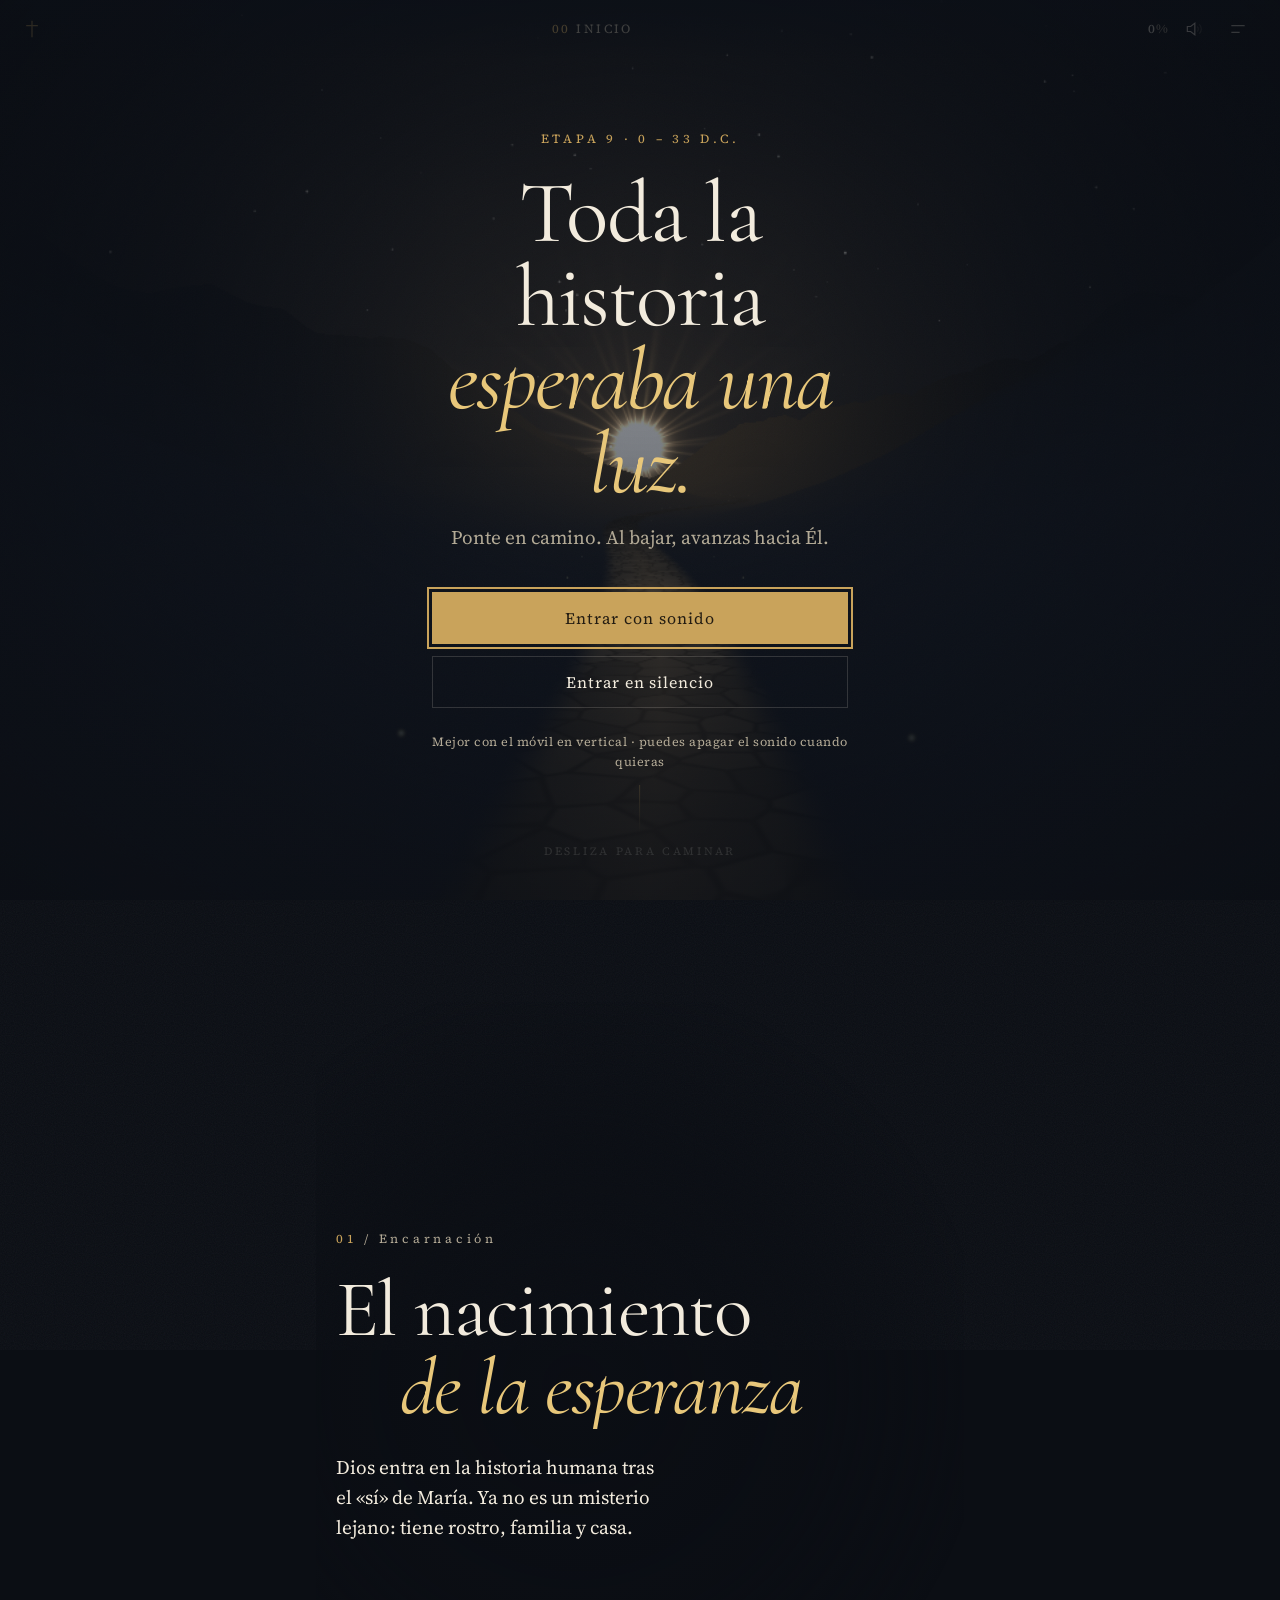
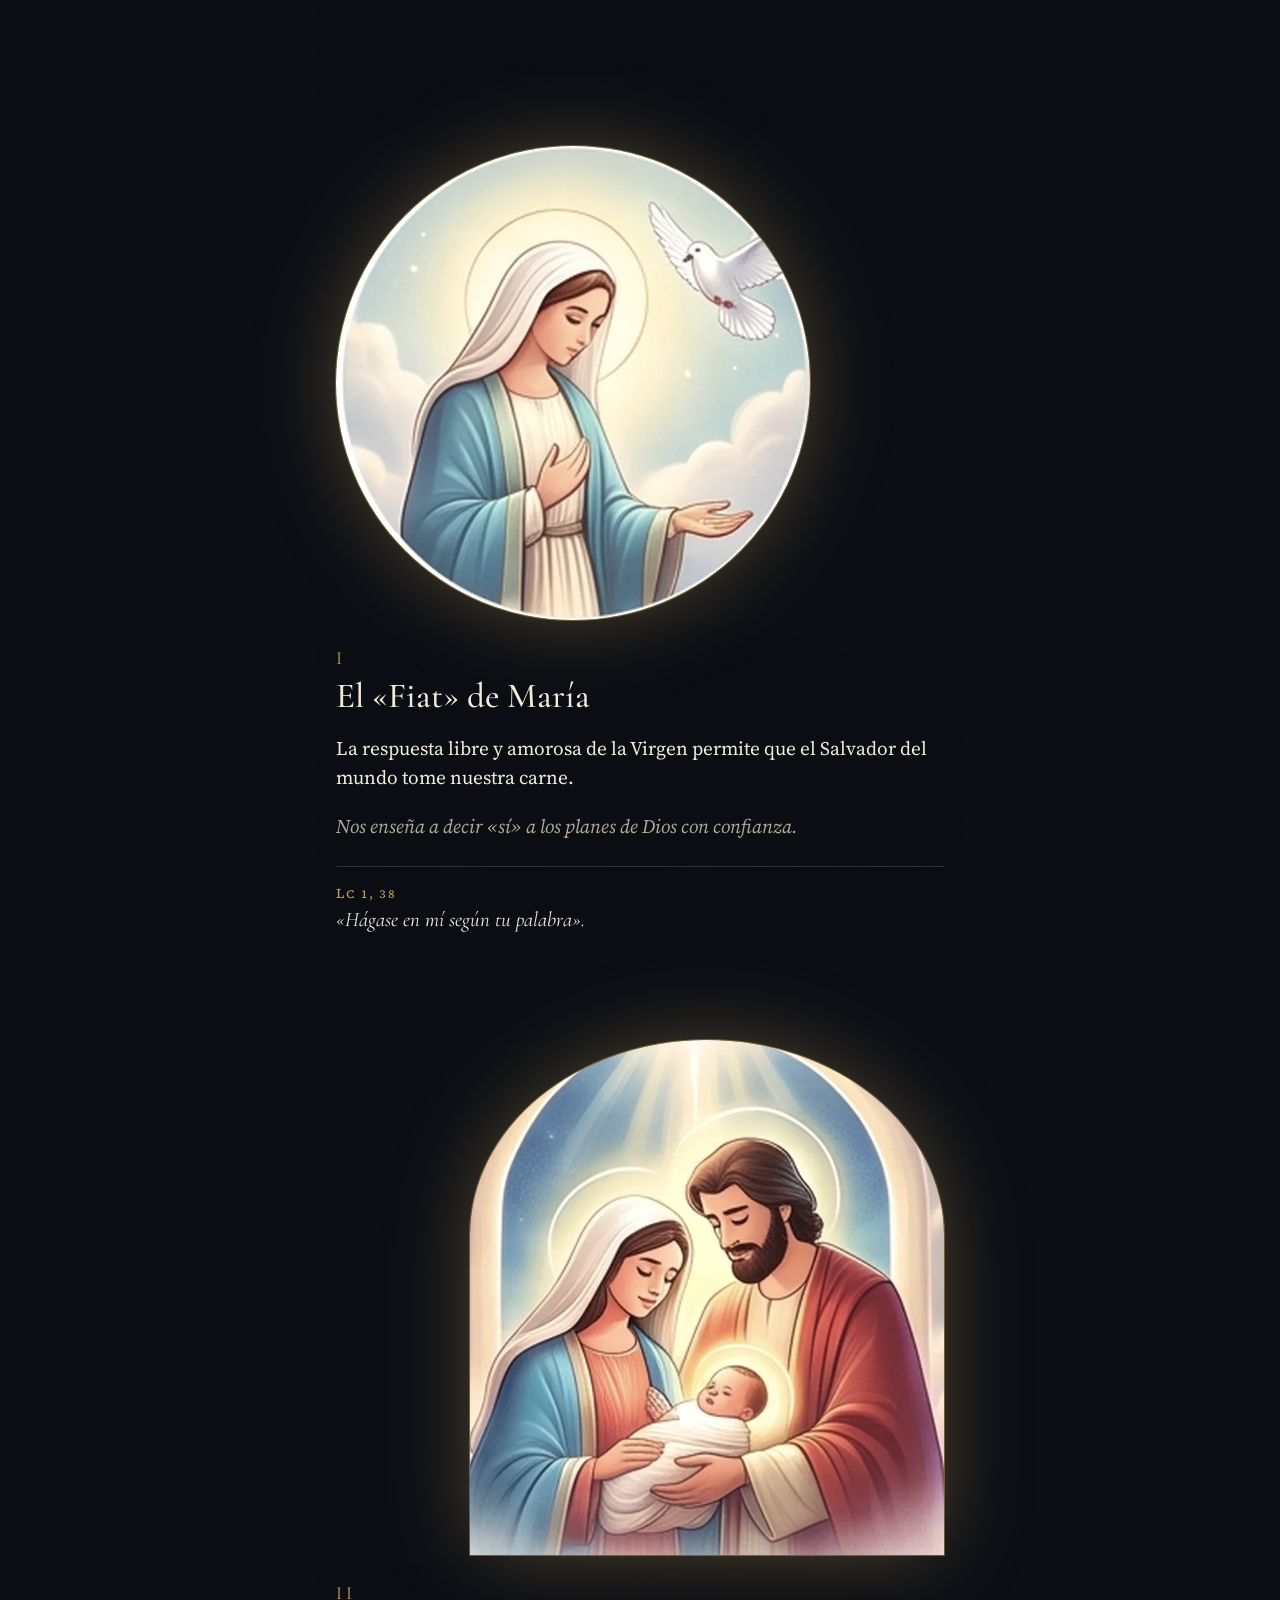
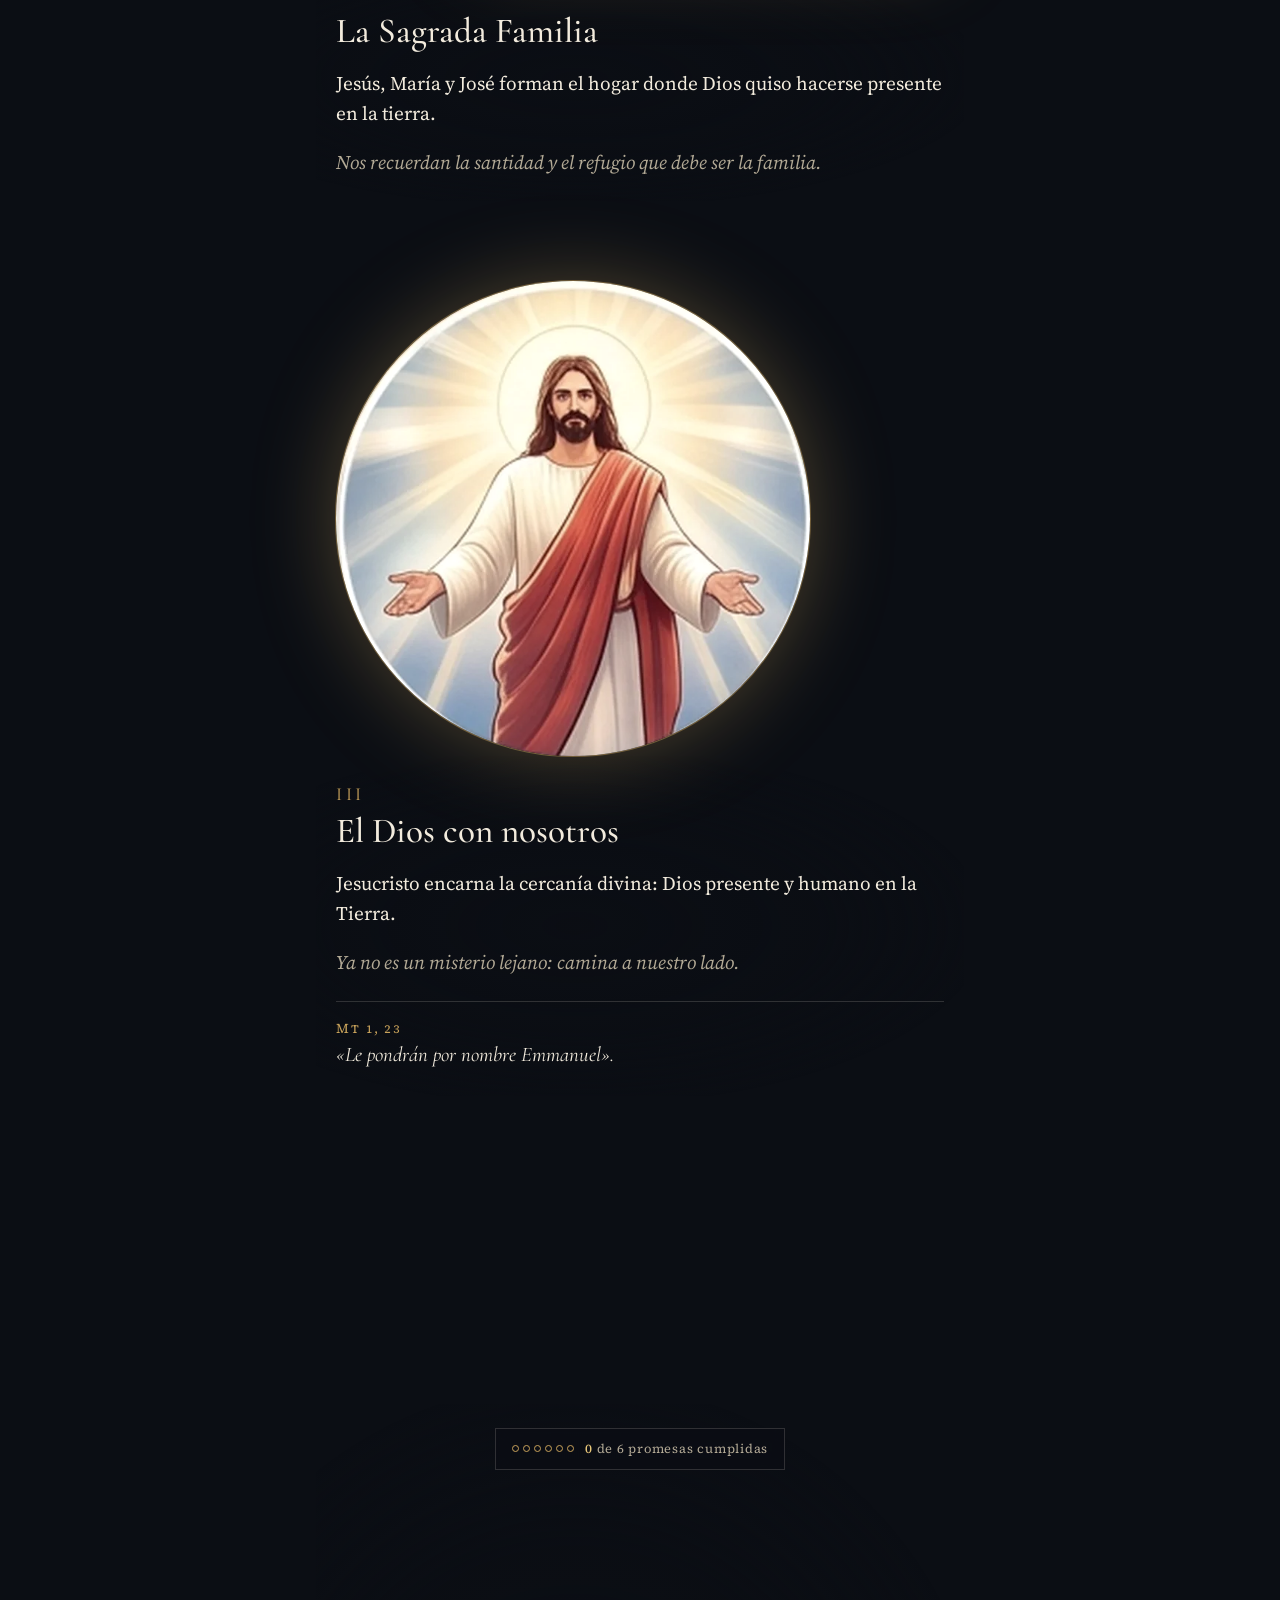
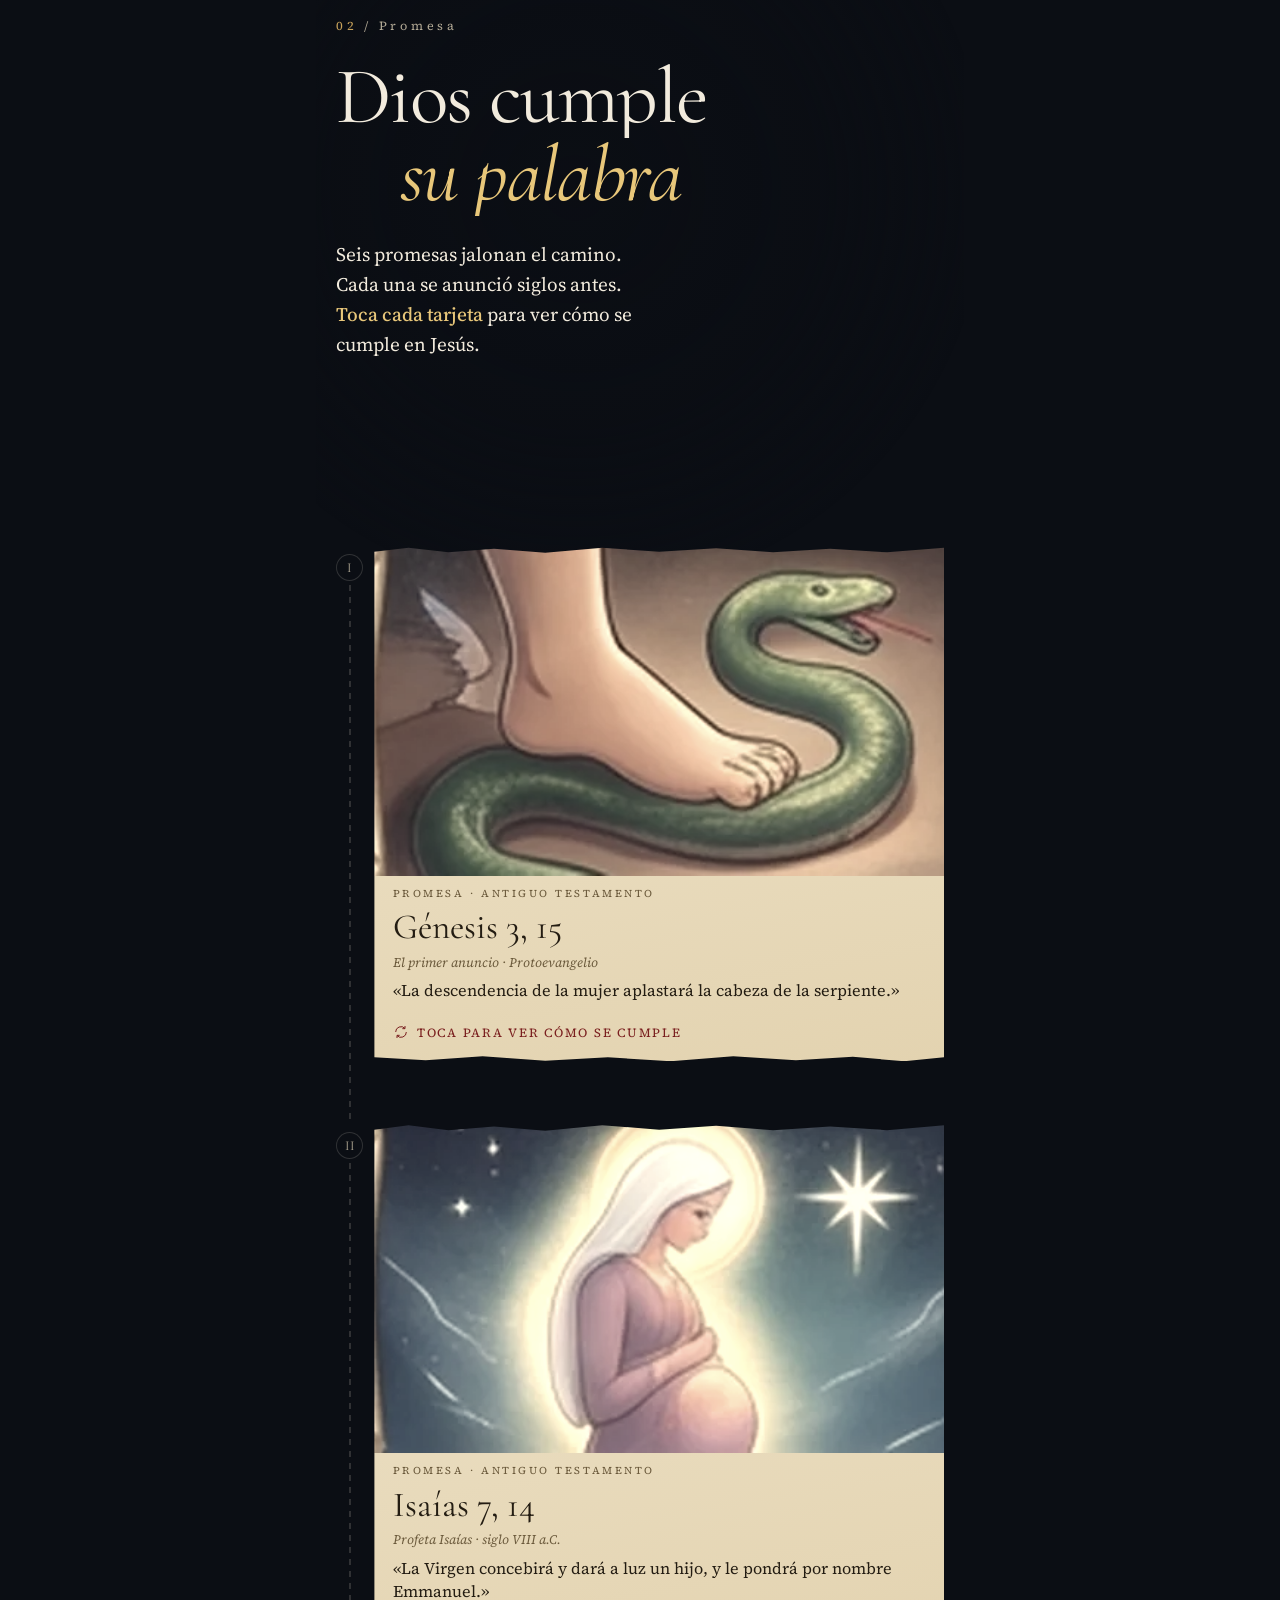
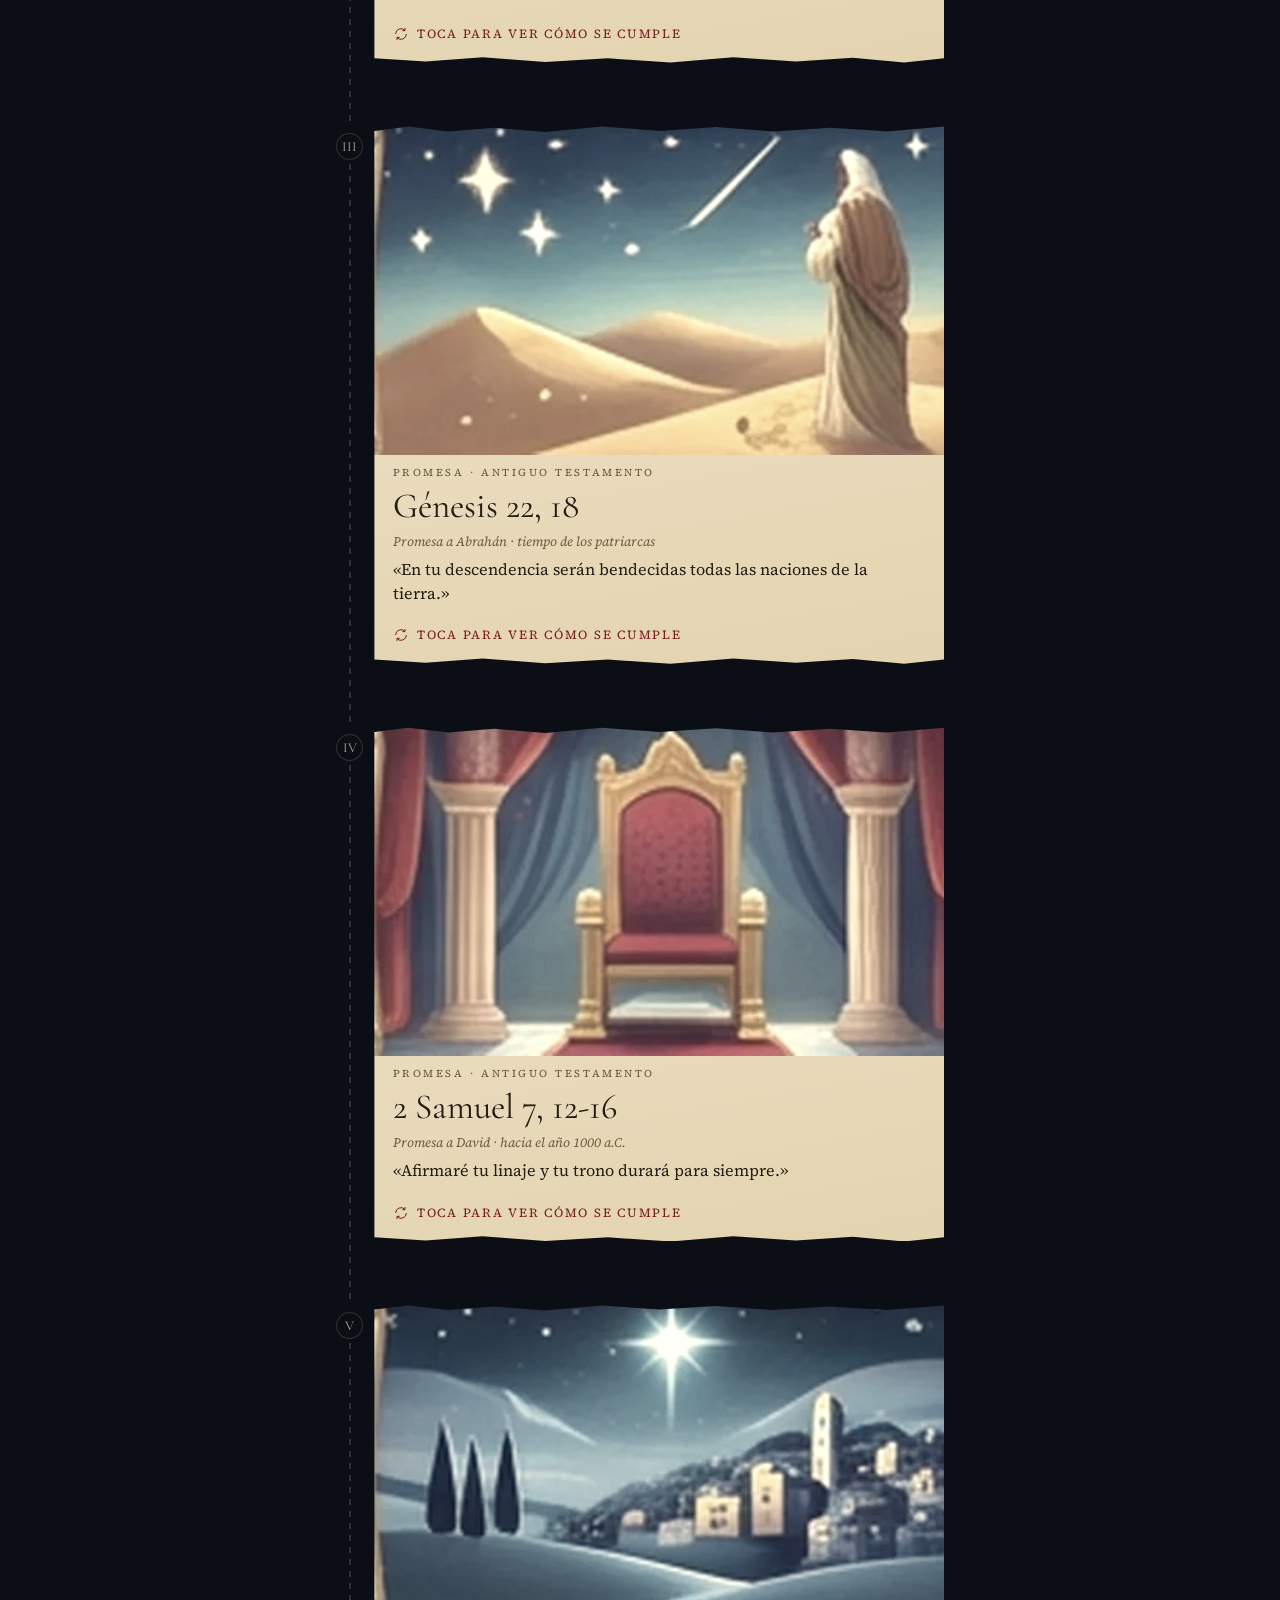
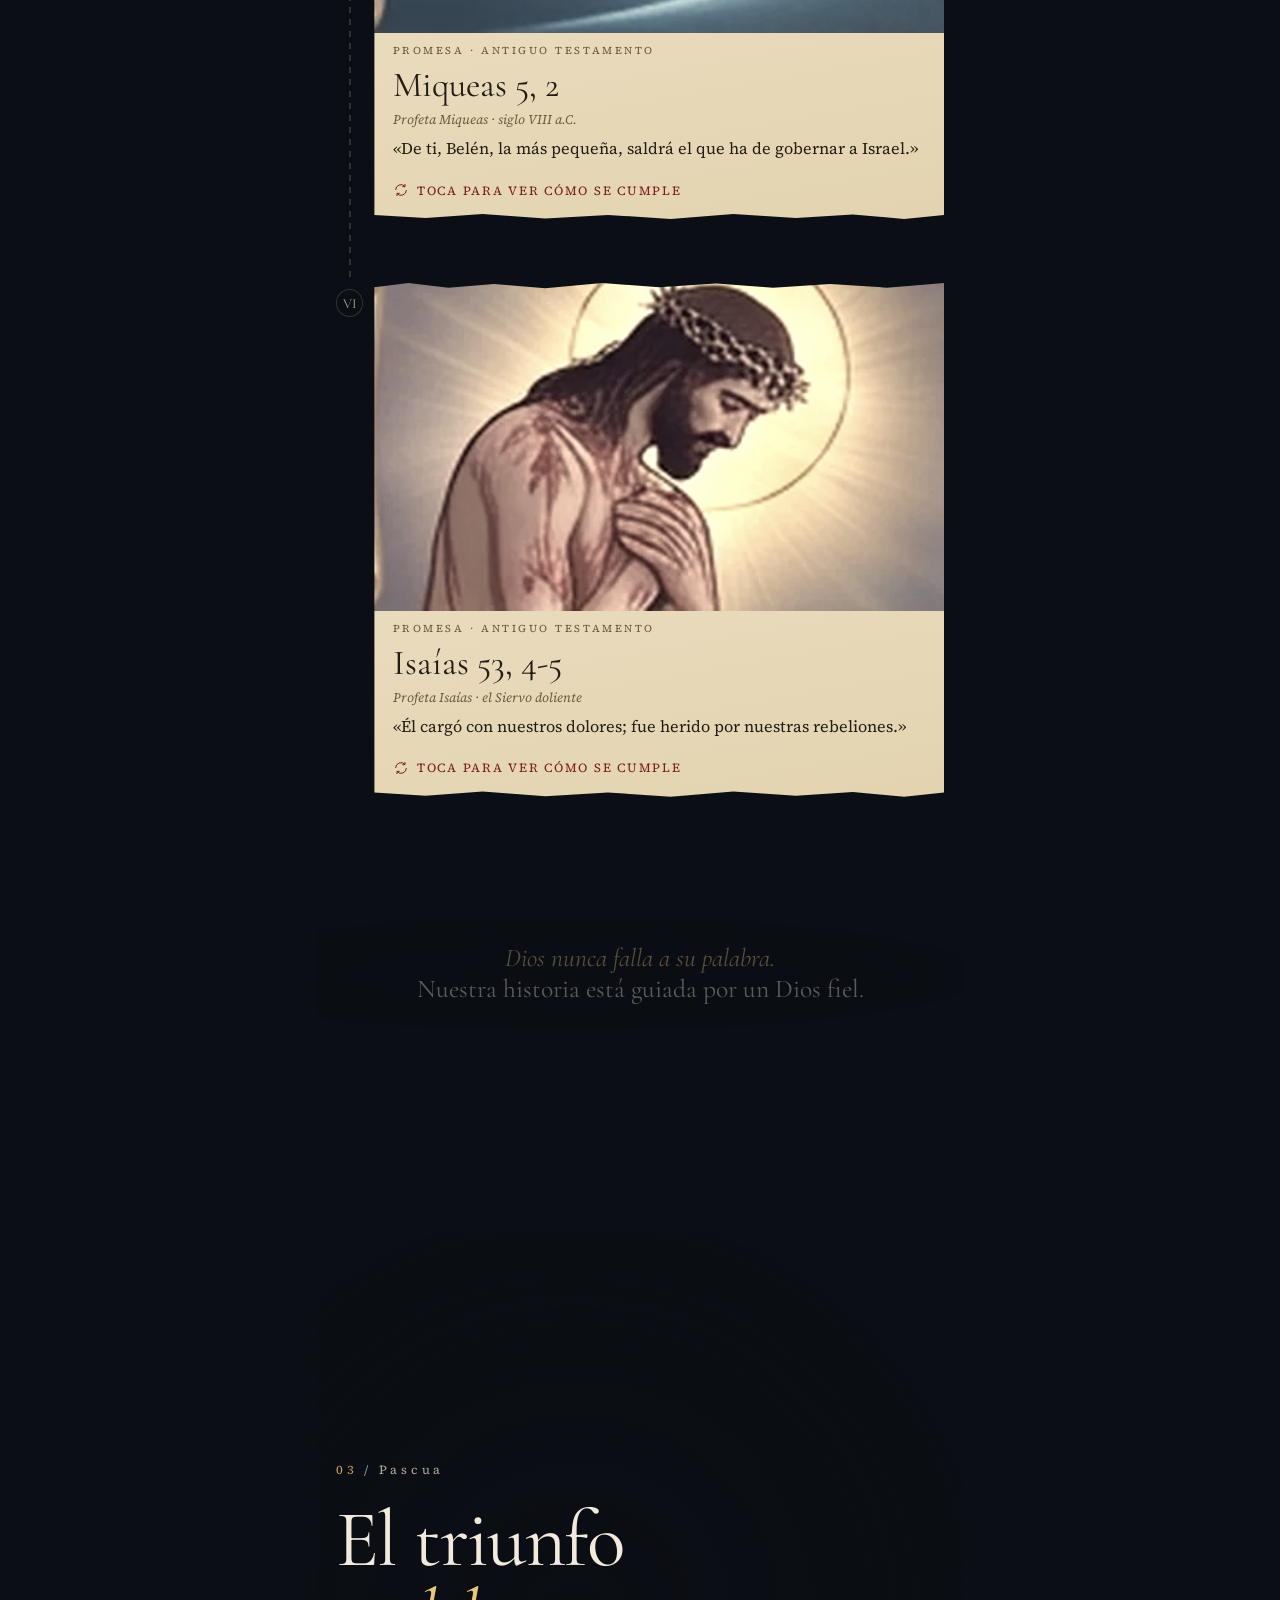
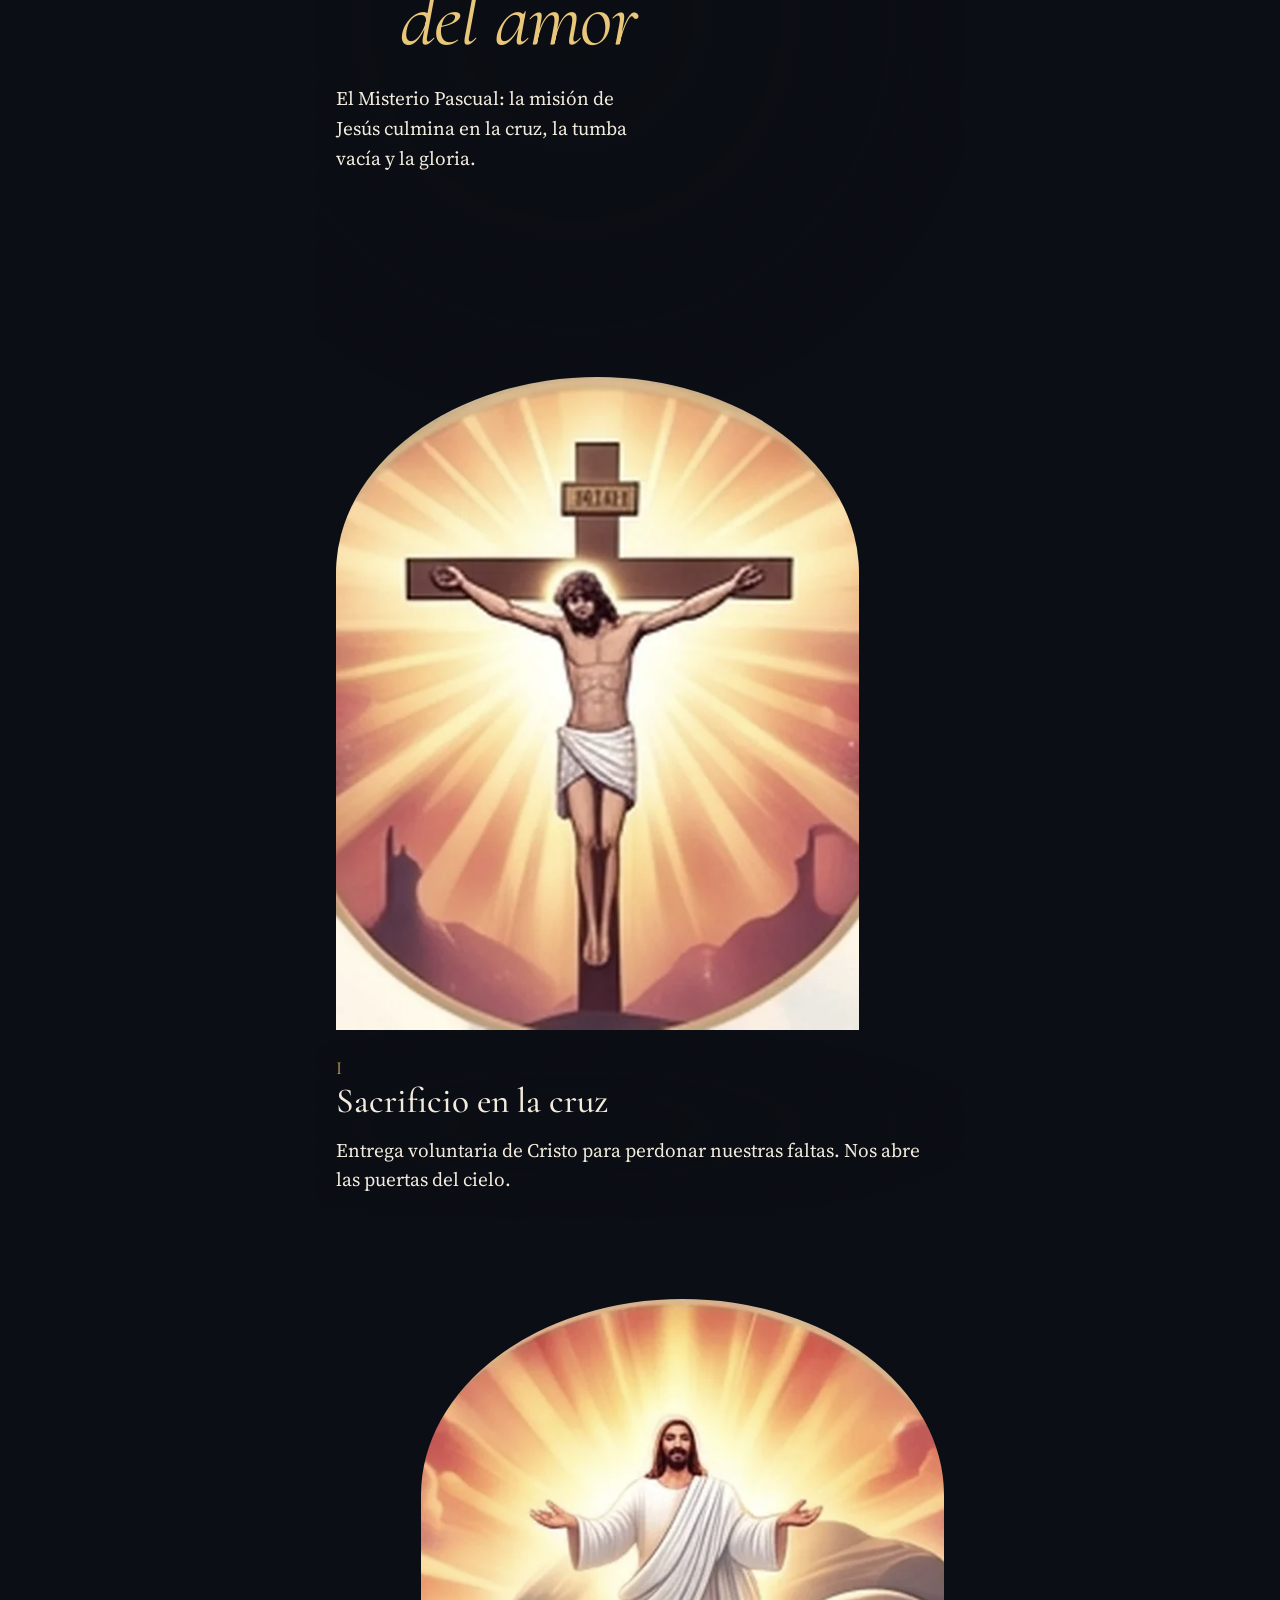
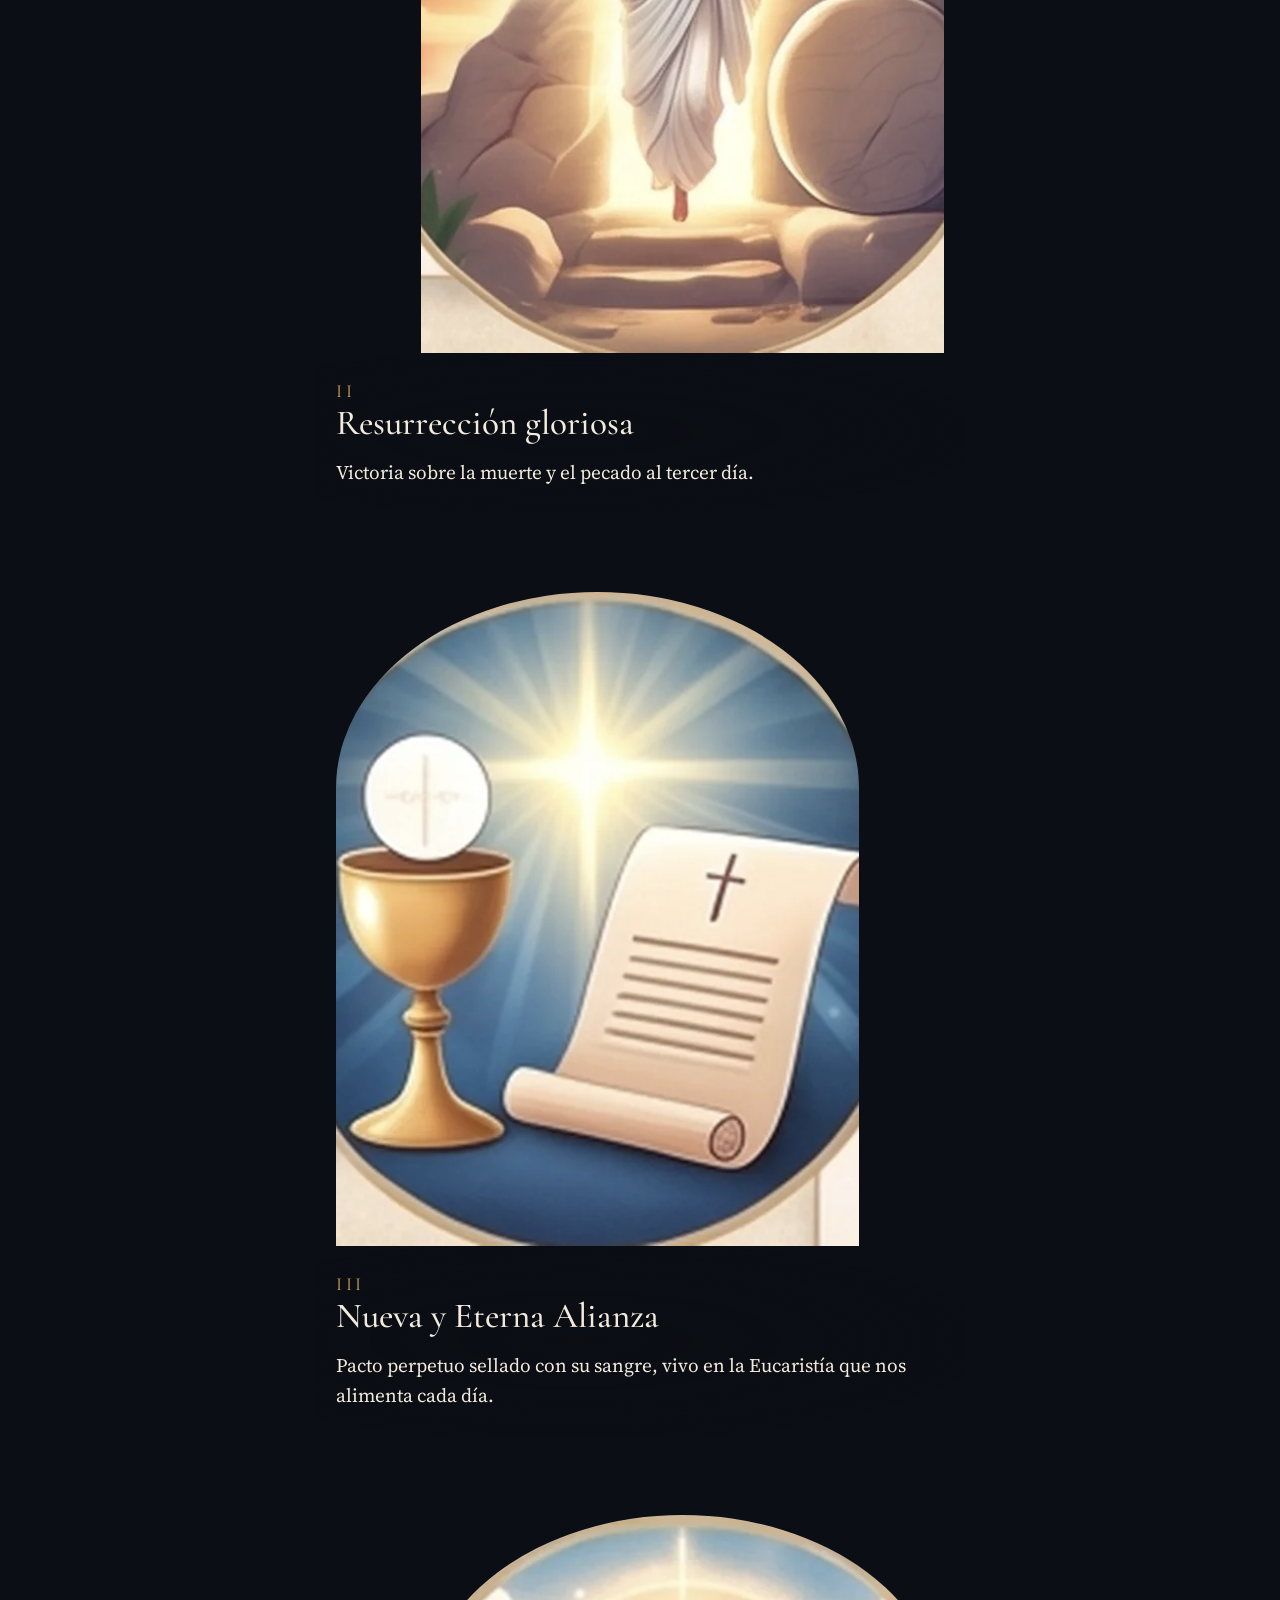
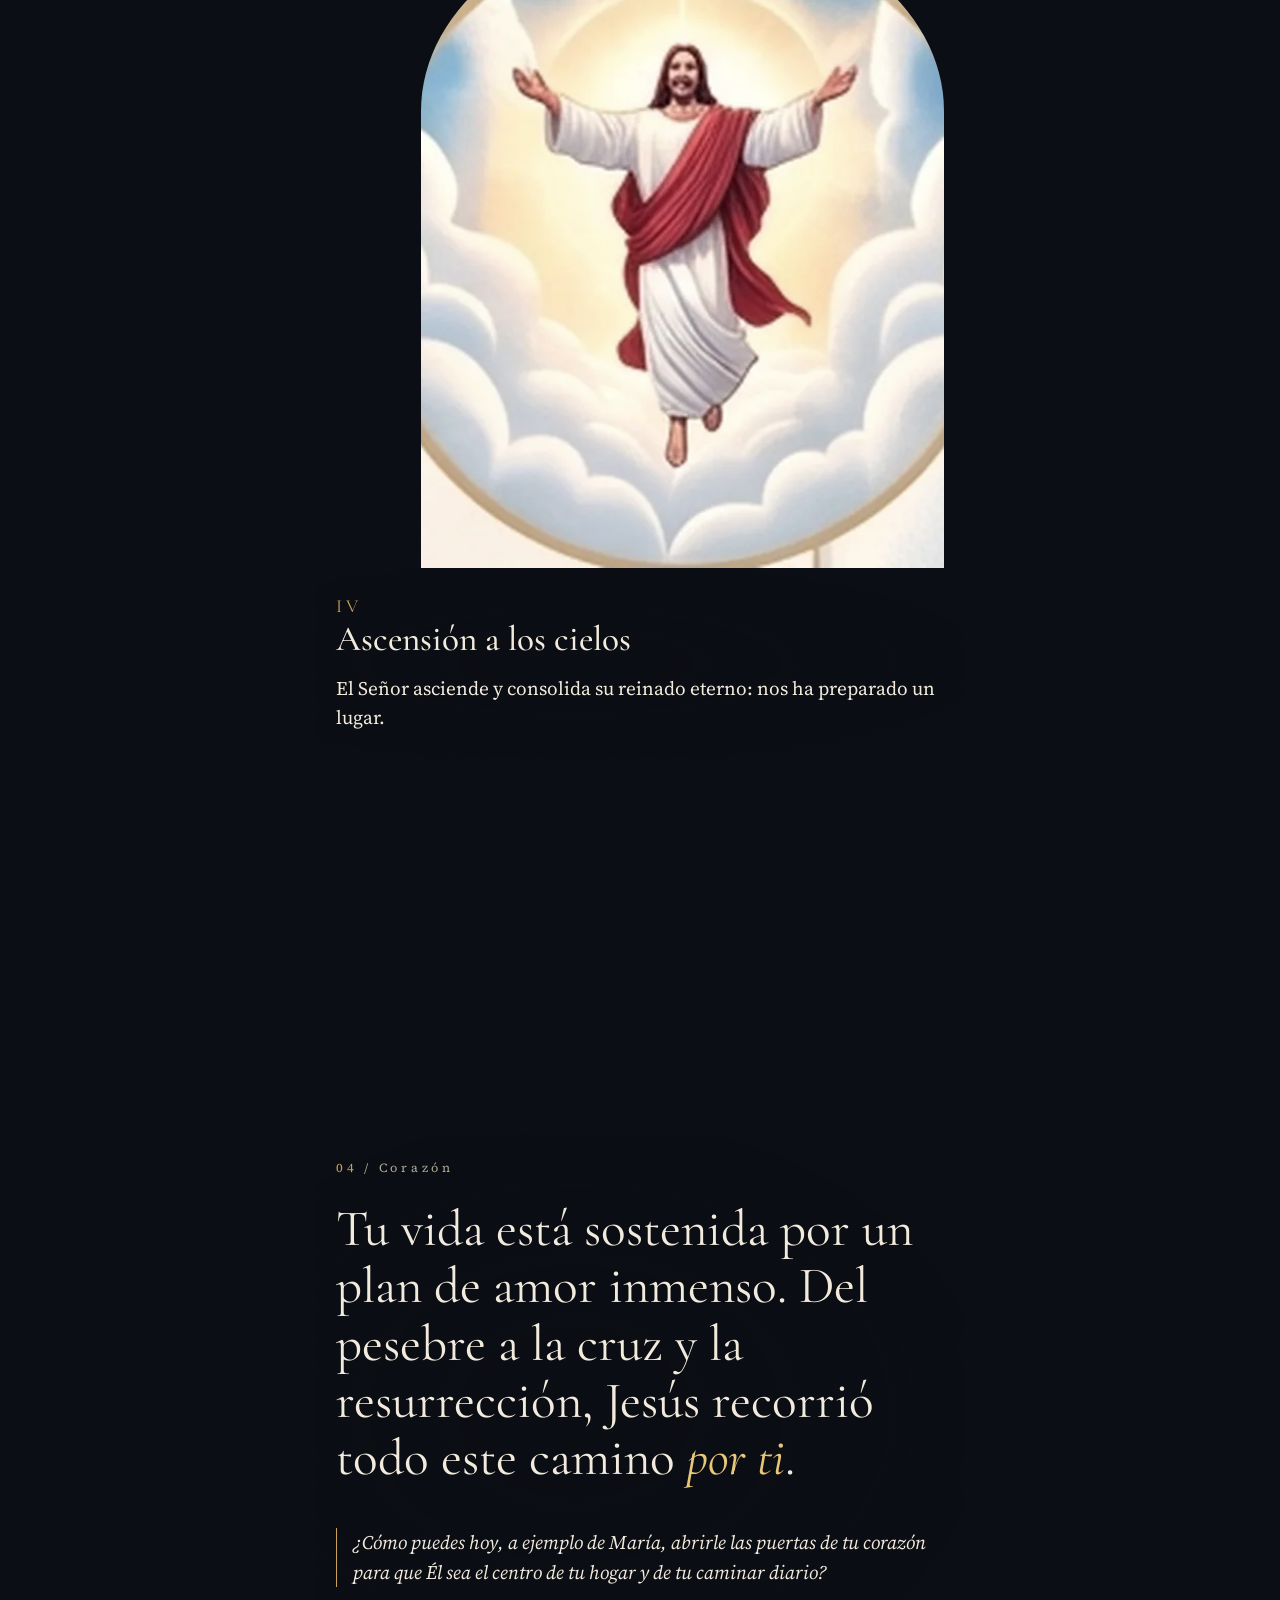
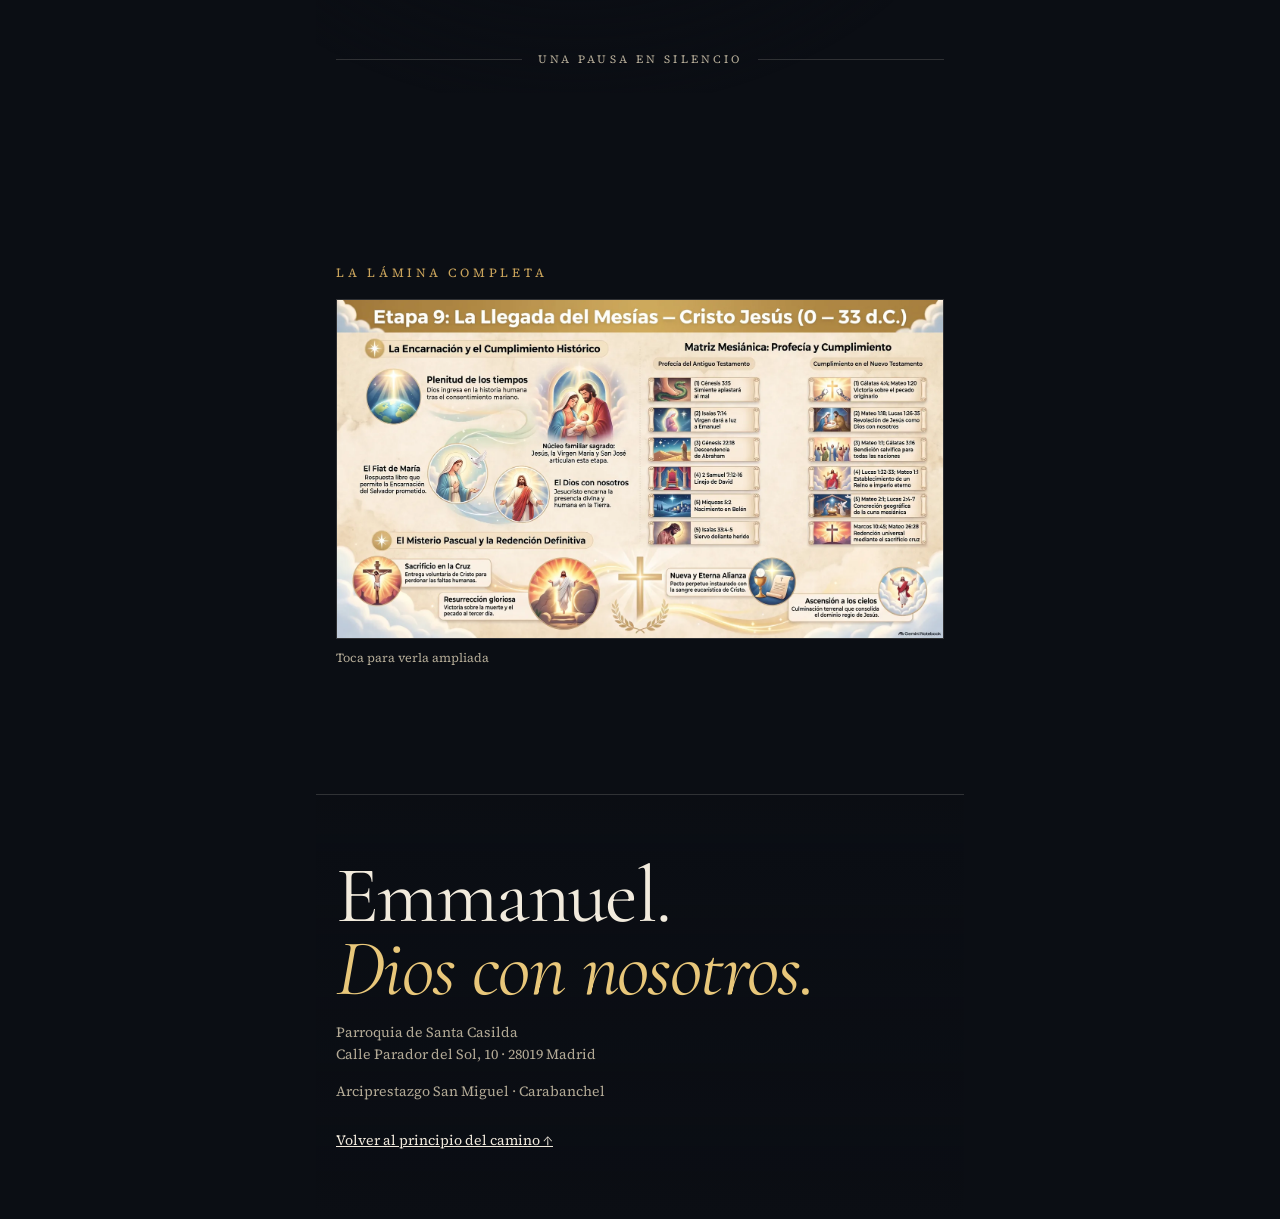
==== commit 46e9c12d: "Add files via upload" ====
--- a/index.html
+++ b/index.html
@@ -4,11 +4,11 @@
 <meta charset="utf-8">
 <meta name="viewport" content="width=device-width, initial-scale=1, viewport-fit=cover">
 <title>La Llegada del Mesías · Etapa 9</title>
-<meta name="description" content="Un recorrido en 3D por la Encarnación, la promesa cumplida y el Misterio Pascual: Cristo Jesús, de Belén a la Ascensión (0–33 d.C.).">
+<meta name="description" content="Un camino hacia Dios: la Encarnación, las promesas cumplidas y el Misterio Pascual. Cristo Jesús, de Belén a la Ascensión (0–33 d.C.).">
 <meta name="theme-color" content="#0B0E14">
 <meta property="og:type" content="website">
 <meta property="og:title" content="La Llegada del Mesías · Etapa 9">
-<meta property="og:description" content="Toda la historia esperaba una luz. Un recorrido por la Encarnación, la promesa cumplida y la Pascua.">
+<meta property="og:description" content="Toda la historia esperaba una luz. Un camino hacia Dios por la Encarnación, la promesa cumplida y la Pascua.">
 <meta property="og:image" content="img/og.jpg">
 <meta property="og:locale" content="es_ES">
 <meta name="twitter:card" content="summary_large_image">
@@ -23,179 +23,189 @@
 <a class="skip" href="#contenido">Saltar al contenido</a>
 
 <canvas id="luz" aria-hidden="true"></canvas>
-<div class="fallback-glow" aria-hidden="true"></div>
+<!-- Respaldo sin WebGL: el mismo camino, dibujado -->
+<div class="fallback" aria-hidden="true">
+  <svg viewBox="0 0 390 844" preserveAspectRatio="xMidYMid slice">
+    <defs>
+      <radialGradient id="fg-light" cx="50%" cy="34%" r="40%"><stop offset="0" stop-color="#FFF4DC"/><stop offset=".08" stop-color="#F4DFA8" stop-opacity=".9"/><stop offset=".4" stop-color="#C9A35B" stop-opacity=".18"/><stop offset="1" stop-color="#0B0E14" stop-opacity="0"/></radialGradient>
+      <linearGradient id="fg-path" x1="0" y1="1" x2="0" y2="0"><stop offset="0" stop-color="#3a3226"/><stop offset="1" stop-color="#C9A35B" stop-opacity=".7"/></linearGradient>
+    </defs>
+    <rect width="390" height="844" fill="#0B0E14"/>
+    <rect width="390" height="844" fill="url(#fg-light)"/>
+    <path d="M0 330 C80 300 140 320 195 300 C250 280 320 310 390 290 V844 H0Z" fill="#0f1420"/>
+    <path d="M0 380 C100 350 160 370 230 350 C300 330 350 360 390 350 V844 H0Z" fill="#0c1019"/>
+    <path d="M60 844 C120 700 260 640 210 540 C175 470 205 400 196 300 L194 300 C185 400 150 470 180 540 C220 640 70 700 -20 844Z" fill="url(#fg-path)"/>
+  </svg>
+</div>
 <div class="grain" aria-hidden="true"></div>
 
-<!-- Umbral de entrada -->
+<!-- Umbral -->
 <div class="gate" id="gate" role="dialog" aria-modal="true" aria-labelledby="gate-title">
   <div class="gate__inner">
     <p class="eyebrow">Etapa 9 · 0 – 33 d.C.</p>
     <p class="gate__title" id="gate-title">Toda la historia<br><em>esperaba una luz.</em></p>
+    <p class="gate__lead">Ponte en camino. Al bajar, avanzas hacia Él.</p>
     <div class="gate__actions">
       <button class="btn btn--gold" data-enter="sound">Entrar con sonido</button>
       <button class="btn" data-enter="silent">Entrar en silencio</button>
     </div>
-    <p class="gate__note">Puedes apagar el sonido en cualquier momento.</p>
+    <p class="gate__note">Mejor con el móvil en vertical · puedes apagar el sonido cuando quieras</p>
   </div>
 </div>
 
 <header class="hud">
-  <a class="hud__brand" href="#inicio" aria-label="La Llegada del Mesías, inicio">
-    <svg viewBox="0 0 24 24" width="18" height="18" aria-hidden="true"><path d="M12 2v20M5 8h14" stroke="currentColor" stroke-width="1.4" fill="none"/></svg>
-    <span>La Llegada del Mesías</span>
+  <a class="hud__brand" href="#inicio" aria-label="Volver al inicio">
+    <svg viewBox="0 0 24 24" width="20" height="20" aria-hidden="true"><path d="M12 2v20M5 8h14" stroke="currentColor" stroke-width="1.5" fill="none"/></svg>
   </a>
-  <nav class="hud__nav" aria-label="Capítulos">
-    <a href="#encarnacion"><span>01</span> Encarnación</a>
-    <a href="#promesa"><span>02</span> Promesa</a>
-    <a href="#pascua"><span>03</span> Pascua</a>
-    <a href="#corazon"><span>04</span> Corazón</a>
-  </nav>
+  <p class="hud__where" aria-live="polite"><span id="where-n">00</span> <span id="where-t">Inicio</span></p>
   <div class="hud__tools">
     <span class="hud__progress" aria-hidden="true"><b id="pct">0</b>%</span>
-    <button class="chip" id="btn-sound" aria-pressed="false">Sonido · <span>no</span></button>
-    <button class="chip" id="btn-motion" aria-pressed="false">Reducir movimiento</button>
+    <button class="icon" id="btn-sound" aria-pressed="false" aria-label="Sonido">
+      <svg viewBox="0 0 24 24" width="20" height="20" aria-hidden="true"><path d="M4 9h4l5-4v14l-5-4H4z" fill="none" stroke="currentColor" stroke-width="1.4"/><path class="wave" d="M16 9c1.5 1.5 1.5 4.5 0 6M18.5 6.5c3 3 3 8 0 11" fill="none" stroke="currentColor" stroke-width="1.4"/></svg>
+    </button>
+    <button class="icon" id="btn-menu" aria-expanded="false" aria-controls="menu" aria-label="Índice">
+      <svg viewBox="0 0 24 24" width="20" height="20" aria-hidden="true"><path d="M4 8h16M4 16h10" stroke="currentColor" stroke-width="1.4"/></svg>
+    </button>
   </div>
 </header>
-
 <div class="rail" aria-hidden="true"><i id="rail-fill"></i></div>
 
+<nav class="menu" id="menu" aria-label="Índice del camino" hidden>
+  <ol>
+    <li><a href="#encarnacion"><span>01</span>Encarnación</a></li>
+    <li><a href="#promesa"><span>02</span>Promesa</a></li>
+    <li><a href="#pascua"><span>03</span>Pascua</a></li>
+    <li><a href="#corazon"><span>04</span>Corazón</a></li>
+  </ol>
+  <button class="btn" id="btn-motion" aria-pressed="false">Reducir movimiento</button>
+</nav>
+
 <main id="contenido">
 
   <!-- 00 · INICIO -->
-  <section class="scene scene--hero" id="inicio" data-tone="0">
+  <section class="hero" id="inicio" data-tone="0" data-name="Inicio">
     <p class="eyebrow reveal">En la plenitud de los tiempos</p>
     <h1 class="hero__title">
       <span class="line"><span>La Llegada</span></span>
       <span class="line"><span><em>del Mesías</em></span></span>
     </h1>
-    <p class="hero__sub reveal">Cristo Jesús · de Belén a la Ascensión · 0 – 33 d.C.</p>
-    <p class="hero__lead reveal">Cómo Dios se hizo hombre para salvarnos: un recorrido para contemplar el corazón de nuestra fe.</p>
-    <p class="scroll-cue" aria-hidden="true"><span></span>Desliza para avanzar</p>
+    <p class="hero__sub reveal">Cristo Jesús · 0 – 33 d.C.</p>
+    <p class="hero__lead reveal">Cómo Dios se hizo hombre para salvarnos. Un camino para contemplar el corazón de nuestra fe.</p>
+    <p class="scroll-cue" aria-hidden="true"><span></span>Desliza para caminar</p>
   </section>
 
   <!-- 01 · ENCARNACIÓN -->
-  <section class="chapter" id="encarnacion" data-tone="1" aria-labelledby="t-encarnacion">
-    <header class="chapter__head">
+  <section class="chapter" id="encarnacion" data-tone="1" data-name="Encarnación" aria-labelledby="t-encarnacion">
+    <header class="chapter__head veil">
       <p class="chapter__num">01 <span>/ Encarnación</span></p>
       <h2 id="t-encarnacion" class="h2"><span class="line"><span>El nacimiento</span></span><span class="line"><span><em>de la esperanza</em></span></span></h2>
-      <p class="chapter__lead reveal">Dios entra en la historia humana tras el consentimiento de María. Ya no es un misterio lejano: tiene rostro, familia y casa.</p>
+      <p class="chapter__lead reveal">Dios entra en la historia humana tras el «sí» de María. Ya no es un misterio lejano: tiene rostro, familia y casa.</p>
     </header>
 
-    <article class="station station--left">
+    <article class="station">
       <figure class="medal reveal"><img src="img/fiat.webp" alt="La Virgen María, con la paloma del Espíritu Santo, responde al anuncio" width="640" height="640" loading="lazy"></figure>
-      <div class="station__text reveal">
+      <div class="station__text veil reveal">
         <p class="kicker">I</p>
         <h3 class="h3">El «Fiat» de María</h3>
-        <p>La respuesta libre y amorosa de la Virgen ante el llamado de Dios permite que el Salvador del mundo tome nuestra carne.</p>
-        <p class="lesson">Nos enseña el valor de decir «sí» a los planes de Dios con confianza.</p>
-        <p class="cita"><span class="sc">Lc 1, 38</span> «Hágase en mí según tu palabra».</p>
+        <p>La respuesta libre y amorosa de la Virgen permite que el Salvador del mundo tome nuestra carne.</p>
+        <p class="lesson">Nos enseña a decir «sí» a los planes de Dios con confianza.</p>
+        <p class="cita"><span class="sc">Lc 1, 38</span>«Hágase en mí según tu palabra».</p>
       </div>
     </article>
 
-    <article class="station station--right">
+    <article class="station">
       <figure class="medal medal--arch reveal"><img src="img/familia.webp" alt="La Sagrada Familia: María sostiene al Niño junto a san José" width="640" height="695" loading="lazy"></figure>
-      <div class="station__text reveal">
+      <div class="station__text veil reveal">
         <p class="kicker">II</p>
-        <h3 class="h3">El núcleo familiar sagrado</h3>
+        <h3 class="h3">La Sagrada Familia</h3>
         <p>Jesús, María y José forman el hogar donde Dios quiso hacerse presente en la tierra.</p>
         <p class="lesson">Nos recuerdan la santidad y el refugio que debe ser la familia.</p>
       </div>
     </article>
 
-    <article class="station station--left">
+    <article class="station">
       <figure class="medal reveal"><img src="img/emmanuel.webp" alt="Jesucristo con los brazos abiertos" width="640" height="640" loading="lazy"></figure>
-      <div class="station__text reveal">
+      <div class="station__text veil reveal">
         <p class="kicker">III</p>
         <h3 class="h3">El Dios con nosotros</h3>
-        <p>Jesucristo encarna la cercanía divina: presencia de Dios y presencia humana en la Tierra.</p>
-        <p class="lesson">Dios ya no es un misterio lejano, sino alguien que camina a nuestro lado.</p>
-        <p class="cita"><span class="sc">Mt 1, 23</span> «Le pondrán por nombre Emmanuel».</p>
+        <p>Jesucristo encarna la cercanía divina: Dios presente y humano en la Tierra.</p>
+        <p class="lesson">Ya no es un misterio lejano: camina a nuestro lado.</p>
+        <p class="cita"><span class="sc">Mt 1, 23</span>«Le pondrán por nombre Emmanuel».</p>
       </div>
     </article>
   </section>
 
-  <!-- 02 · PROMESA (momento firma: el hilo de luz une profecía y cumplimiento) -->
-  <section class="chapter chapter--promise" id="promesa" data-tone="2" aria-labelledby="t-promesa">
-    <header class="chapter__head">
+  <!-- 02 · PROMESA: seis mojones en el camino; cada tarjeta se gira para ver el cumplimiento -->
+  <section class="chapter chapter--promise" id="promesa" data-tone="2" data-name="Promesa" aria-labelledby="t-promesa">
+    <header class="chapter__head veil">
       <p class="chapter__num">02 <span>/ Promesa</span></p>
       <h2 id="t-promesa" class="h2"><span class="line"><span>Dios cumple</span></span><span class="line"><span><em>su palabra</em></span></span></h2>
-      <p class="chapter__lead reveal">Un puente entre el Antiguo y el Nuevo Testamento. Lo anunciado durante siglos se hace realidad viva en Jesús.</p>
+      <p class="chapter__lead reveal">Seis promesas jalonan el camino. Cada una se anunció siglos antes. <strong>Toca cada tarjeta</strong> para ver cómo se cumple en Jesús.</p>
     </header>
 
-    <div class="deck" id="deck" aria-roledescription="carrusel" aria-label="Profecía y cumplimiento">
-      <div class="deck__track" id="deck-track"></div>
-      <div class="deck__ui">
-        <button class="round" id="deck-prev" aria-label="Página anterior">←</button>
-        <p class="deck__count" aria-live="polite"><b id="deck-i">01</b> / <span id="deck-n">06</span></p>
-        <button class="round" id="deck-next" aria-label="Página siguiente">→</button>
-      </div>
-      <p class="deck__hint">Arrastra a la izquierda para pasar la página · a la derecha para volver</p>
-    </div>
+    <ol class="promesas" id="promesas"></ol>
+
+    <div class="tally" id="tally" aria-live="polite"><span class="tally__dots" aria-hidden="true"></span><span><b id="tally-n">0</b> de 6 promesas cumplidas</span></div>
+    <p class="promesas__end veil" id="promesas-end"><em>Dios nunca falla a su palabra.</em><br>Nuestra historia está guiada por un Dios fiel.</p>
   </section>
 
   <!-- 03 · PASCUA -->
-  <section class="chapter chapter--pascua" id="pascua" data-tone="3" aria-labelledby="t-pascua">
-    <header class="chapter__head">
+  <section class="chapter" id="pascua" data-tone="3" data-name="Pascua" aria-labelledby="t-pascua">
+    <header class="chapter__head veil">
       <p class="chapter__num">03 <span>/ Pascua</span></p>
       <h2 id="t-pascua" class="h2"><span class="line"><span>El triunfo</span></span><span class="line"><span><em>del amor</em></span></span></h2>
-      <p class="chapter__lead reveal">El Misterio Pascual y la redención definitiva: la misión de Jesús culmina en la cruz, la tumba vacía y la gloria.</p>
+      <p class="chapter__lead reveal">El Misterio Pascual: la misión de Jesús culmina en la cruz, la tumba vacía y la gloria.</p>
     </header>
 
     <ol class="pascua">
       <li class="pascua__item reveal">
         <img src="img/cruz.webp" alt="Cristo crucificado ante un cielo encendido" width="640" height="640" loading="lazy">
-        <p class="kicker">I</p>
-        <h3 class="h3">Sacrificio en la cruz</h3>
-        <p>Entrega voluntaria de Cristo para perdonar nuestras faltas. Su entrega nos abre las puertas del cielo.</p>
+        <div class="veil"><p class="kicker">I</p><h3 class="h3">Sacrificio en la cruz</h3>
+        <p>Entrega voluntaria de Cristo para perdonar nuestras faltas. Nos abre las puertas del cielo.</p></div>
       </li>
       <li class="pascua__item reveal">
         <img src="img/resurreccion.webp" alt="Cristo resucitado sale del sepulcro" width="640" height="640" loading="lazy">
-        <p class="kicker">II</p>
-        <h3 class="h3">Resurrección gloriosa</h3>
-        <p>Victoria sobre la muerte y el pecado al tercer día.</p>
+        <div class="veil"><p class="kicker">II</p><h3 class="h3">Resurrección gloriosa</h3>
+        <p>Victoria sobre la muerte y el pecado al tercer día.</p></div>
       </li>
       <li class="pascua__item reveal">
         <img src="img/alianza.webp" alt="Cáliz y hostia junto a un pergamino de la Alianza" width="640" height="648" loading="lazy">
-        <p class="kicker">III</p>
-        <h3 class="h3">Nueva y Eterna Alianza</h3>
-        <p>Pacto perpetuo sellado con su sangre, vivo en la Eucaristía que nos alimenta cada día.</p>
+        <div class="veil"><p class="kicker">III</p><h3 class="h3">Nueva y Eterna Alianza</h3>
+        <p>Pacto perpetuo sellado con su sangre, vivo en la Eucaristía que nos alimenta cada día.</p></div>
       </li>
       <li class="pascua__item reveal">
         <img src="img/ascension.webp" alt="Cristo asciende entre las nubes" width="640" height="640" loading="lazy">
-        <p class="kicker">IV</p>
-        <h3 class="h3">Ascensión a los cielos</h3>
-        <p>El Señor asciende y consolida su reinado eterno, con la certeza de que nos ha preparado un lugar.</p>
+        <div class="veil"><p class="kicker">IV</p><h3 class="h3">Ascensión a los cielos</h3>
+        <p>El Señor asciende y consolida su reinado eterno: nos ha preparado un lugar.</p></div>
       </li>
     </ol>
   </section>
 
   <!-- 04 · CORAZÓN -->
-  <section class="chapter chapter--heart" id="corazon" data-tone="4" aria-labelledby="t-corazon">
-    <p class="chapter__num">04 <span>/ Corazón</span></p>
-    <h2 id="t-corazon" class="visually-hidden">Una reflexión para el corazón</h2>
-    <p class="heart__text reveal">Tu vida está sostenida por un plan de amor inmenso. Desde la humildad del pesebre hasta la gloria de la cruz y la resurrección, Jesús recorrió todo ese camino <em>por ti</em>.</p>
-    <blockquote class="heart__q reveal">
-      <p>¿Cómo puedes hoy, a ejemplo de María, abrirle las puertas de tu corazón para que Él sea el centro de tu hogar y de tu caminar diario?</p>
-    </blockquote>
-    <div class="pause reveal" aria-hidden="true"><span></span>Una pausa en silencio<span></span></div>
-  </section>
-
-  <!-- Lámina -->
+  <section class="chapter chapter--heart" id="corazon" data-tone="4" data-name="Corazón" aria-labelledby="t-corazon">
+    <div class="veil">
+      <p class="chapter__num">04 <span>/ Corazón</span></p>
+      <h2 id="t-corazon" class="visually-hidden">Una reflexión para el corazón</h2>
+      <p class="heart__text reveal">Tu vida está sostenida por un plan de amor inmenso. Del pesebre a la cruz y la resurrección, Jesús recorrió todo este camino <em>por ti</em>.</p>
+      <blockquote class="heart__q reveal"><p>¿Cómo puedes hoy, a ejemplo de María, abrirle las puertas de tu corazón para que Él sea el centro de tu hogar y de tu caminar diario?</p></blockquote>
+      <div class="pause reveal" aria-hidden="true"><span></span>Una pausa en silencio<span></span></div>
+    </div>
+  </section>
+
   <section class="lamina" aria-labelledby="t-lamina">
     <h2 id="t-lamina" class="lamina__title">La lámina completa</h2>
     <a class="lamina__img reveal" href="img/infografia.webp" target="_blank" rel="noopener">
       <img src="img/infografia.webp" alt="Infografía «Etapa 9: La Llegada del Mesías — Cristo Jesús (0–33 d.C.)»" width="1600" height="893" loading="lazy">
     </a>
+    <p class="lamina__hint">Toca para verla ampliada</p>
   </section>
 </main>
 
 <footer class="foot">
   <p class="foot__big">Emmanuel.<br><em>Dios con nosotros.</em></p>
-  <div class="foot__cols">
-    <p>Parroquia de Santa Casilda<br>Calle Parador del Sol, 10 · 28019 Madrid</p>
-    <p>Arciprestazgo San Miguel<br>Carabanchel</p>
-    <p><a href="#inicio">Volver al principio ↑</a></p>
-  </div>
+  <p>Parroquia de Santa Casilda<br>Calle Parador del Sol, 10 · 28019 Madrid</p>
+  <p>Arciprestazgo San Miguel · Carabanchel</p>
+  <p><a href="#inicio">Volver al principio del camino ↑</a></p>
 </footer>
 
 <script src="js/main.js" defer></script>
--- a/css/style.css
+++ b/css/style.css
@@ -1,226 +1,230 @@
-/* ===== Tokens · variante pastoral «noche, oro y silencio» (azul noche de georgedo + oro viejo) ===== */
+/* ===== La Llegada del Mesías · mobile-first ===== */
+/* Tokens · variante pastoral «noche, oro y silencio» */
 :root{
   --font-display:"Cormorant Garamond","EB Garamond",Georgia,serif;
   --font-body:"Source Serif 4","Literata",Georgia,serif;
-  --step-hero:clamp(3.4rem,11vw,11rem);
-  --step-h2:clamp(2.4rem,6vw,5.6rem);
-  --step-h3:clamp(1.5rem,2.4vw,2.1rem);
-  --step-body:clamp(1rem,1.1vw,1.18rem);
-  --step-small:.8rem;
-  --bg:#0B0E14; --bg-2:#101722; --fg:#F2EBDD; --muted:#A89F8C; --accent:#C9A35B; --accent-2:#7A1F1F;
-  --paper:#EFE6D2; --ink:#1C1812;
-  --line:color-mix(in srgb,var(--fg) 14%,transparent);
-  --space-1:.5rem;--space-2:1rem;--space-3:1.5rem;--space-4:2.5rem;--space-5:4rem;--space-6:6.5rem;--space-7:10.5rem;
-  --section-y:clamp(6rem,15vh,12rem); --gutter:clamp(1rem,4vw,4rem); --maxw:1440px; --radius:0;
+  --step-hero:clamp(3.6rem,17vw,8rem);
+  --step-h2:clamp(2.6rem,11vw,5rem);
+  --step-h3:clamp(1.6rem,6.4vw,2.2rem);
+  --step-body:clamp(1.05rem,4.2vw,1.2rem);
+  --step-small:.78rem;
+  --bg:#0B0E14; --fg:#F2EBDD; --muted:#B3AA96; --accent:#C9A35B; --accent-hi:#E8C77A;
+  --paper:#EFE4CB; --paper-2:#E3D3B0; --ink:#231C12; --ink-2:#6B5A3C;
+  --line:color-mix(in srgb,var(--fg) 16%,transparent);
+  --space-1:.5rem;--space-2:1rem;--space-3:1.5rem;--space-4:2.5rem;--space-5:4rem;--space-6:6.5rem;
+  --section-y:clamp(5rem,14vh,9rem); --gutter:max(1.25rem, env(safe-area-inset-left)); --col:34rem;
   --ease-out:cubic-bezier(.22,1,.36,1); --ease-in-out:cubic-bezier(.65,0,.35,1);
-  --dur-micro:180ms; --dur-ui:380ms; --dur-reveal:1100ms; --stagger:60ms;
-  --hud-h:64px;
+  --dur-micro:180ms; --dur-ui:380ms; --dur-reveal:1100ms; --dur-flip:900ms; --stagger:60ms;
+  --hud-h:58px;
 }
 
 *,*::before,*::after{box-sizing:border-box}
-html{scroll-behavior:smooth;-webkit-text-size-adjust:100%}
+html{scroll-behavior:smooth;-webkit-text-size-adjust:100%;-webkit-tap-highlight-color:transparent}
 body{margin:0;background:var(--bg);color:var(--fg);font-family:var(--font-body);font-size:var(--step-body);line-height:1.55;overflow-x:hidden;-webkit-font-smoothing:antialiased}
 body.is-gated{overflow:hidden}
 img{display:block;max-width:100%;height:auto}
 a{color:inherit}
-em{font-style:italic;color:var(--accent)}
-button{font:inherit;color:inherit;cursor:pointer}
+em{font-style:italic;color:var(--accent-hi)}
+strong{font-weight:500;color:var(--accent-hi)}
+button{font:inherit;color:inherit;cursor:pointer;background:none;border:0;padding:0}
 :focus-visible{outline:2px solid var(--accent);outline-offset:3px}
 .visually-hidden{position:absolute!important;width:1px;height:1px;overflow:hidden;clip:rect(0 0 0 0);white-space:nowrap}
 .skip{position:fixed;left:var(--space-2);top:-60px;z-index:100;background:var(--accent);color:var(--ink);padding:.6rem 1rem;text-decoration:none}
 .skip:focus{top:var(--space-2)}
 ::selection{background:var(--accent);color:var(--ink)}
 
-/* ===== Lienzo 3D y respaldo ===== */
+/* ===== Fondo ===== */
 #luz{position:fixed;inset:0;width:100%;height:100%;z-index:0;display:block}
-.fallback-glow{position:fixed;inset:0;z-index:0;pointer-events:none;opacity:0;transition:opacity 1s;
-  background:
-   radial-gradient(40vmax 30vmax at 70% 30%,color-mix(in srgb,var(--accent) 28%,transparent),transparent 70%),
-   radial-gradient(50vmax 40vmax at 20% 80%,color-mix(in srgb,#2a3a5c 60%,transparent),transparent 70%),
-   var(--bg)}
-html.no-webgl .fallback-glow{opacity:1}
+.fallback{position:fixed;inset:0;z-index:0;display:none}
+.fallback svg{width:100%;height:100%}
+html.no-webgl .fallback{display:block}
 html.no-webgl #luz{display:none}
-.grain{position:fixed;inset:-50%;z-index:1;pointer-events:none;opacity:.06;
+.grain{position:fixed;inset:-50%;z-index:1;pointer-events:none;opacity:.05;
   background-image:url("data:image/svg+xml,%3Csvg xmlns='http://www.w3.org/2000/svg' width='160' height='160'%3E%3Cfilter id='n'%3E%3CfeTurbulence type='fractalNoise' baseFrequency='.9' numOctaves='2'/%3E%3C/filter%3E%3Crect width='100%25' height='100%25' filter='url(%23n)'/%3E%3C/svg%3E")}
+/* velo de lectura detrás del texto */
+.veil{position:relative}
+.veil::before{content:"";position:absolute;inset:-1.5rem -1.25rem;z-index:-1;pointer-events:none;
+  background:radial-gradient(ellipse at 40% 50%,rgba(11,14,20,.82) 0%,rgba(11,14,20,.6) 45%,rgba(11,14,20,0) 75%)}
+main,.foot{position:relative;z-index:2}
 
 /* ===== Umbral ===== */
 .gate{position:fixed;inset:0;z-index:60;display:grid;place-items:center;padding:var(--gutter);
-  background:radial-gradient(60vmax 50vmax at 50% 45%,rgba(16,23,34,.55),rgba(11,14,20,.94));
+  background:radial-gradient(80vmax 60vmax at 50% 40%,rgba(16,23,34,.5),rgba(11,14,20,.95));
   transition:opacity 1.2s var(--ease-out),visibility 1.2s}
 .gate.is-gone{opacity:0;visibility:hidden}
-.gate__inner{text-align:center;max-width:44rem}
-.gate__title{font-family:var(--font-display);font-size:clamp(2.6rem,7vw,6rem);line-height:.95;letter-spacing:-.02em;margin:var(--space-3) 0 var(--space-5)}
-.gate__actions{display:flex;gap:var(--space-2);justify-content:center;flex-wrap:wrap}
-.gate__note{margin-top:var(--space-3);color:var(--muted);font-size:var(--step-small);letter-spacing:.08em}
-
-.btn{min-height:48px;padding:0 1.6rem;border:1px solid var(--line);background:transparent;letter-spacing:.06em;font-size:.95rem;
+.gate__inner{text-align:center;max-width:26rem}
+.gate__title{font-family:var(--font-display);font-size:clamp(2.7rem,12vw,5.5rem);line-height:.95;letter-spacing:-.02em;margin:var(--space-3) 0 var(--space-2)}
+.gate__lead{color:var(--muted);margin:0 0 var(--space-4)}
+.gate__actions{display:grid;gap:.75rem}
+.gate__note{margin-top:var(--space-3);color:var(--muted);font-size:var(--step-small);letter-spacing:.04em}
+
+.btn{min-height:52px;padding:0 1.6rem;border:1px solid var(--line);letter-spacing:.06em;font-size:1rem;display:inline-flex;align-items:center;justify-content:center;
   transition:background var(--dur-ui) var(--ease-out),color var(--dur-ui) var(--ease-out),border-color var(--dur-ui)}
-.btn:hover{border-color:var(--accent);color:var(--accent)}
+.btn:active{transform:scale(.98)}
 .btn--gold{background:var(--accent);color:var(--ink);border-color:var(--accent)}
-.btn--gold:hover{background:transparent}
-
-.eyebrow,.kicker,.chapter__num,.hud,.deck__hint,.scroll-cue,.chip{font-family:var(--font-body)}
-.eyebrow{text-transform:uppercase;letter-spacing:.32em;font-size:var(--step-small);color:var(--accent)}
+@media (hover:hover){.btn:hover{border-color:var(--accent);color:var(--accent)}.btn--gold:hover{background:transparent}}
+
+.eyebrow{text-transform:uppercase;letter-spacing:.3em;font-size:var(--step-small);color:var(--accent)}
 
 /* ===== HUD ===== */
-.hud{position:fixed;top:0;left:0;right:0;z-index:40;height:var(--hud-h);display:flex;align-items:center;justify-content:space-between;gap:var(--space-2);
-  padding:0 var(--gutter);font-size:.82rem;letter-spacing:.06em;
-  background:linear-gradient(to bottom,rgba(11,14,20,.85),rgba(11,14,20,0));}
-.hud__brand{display:flex;align-items:center;gap:.6rem;text-decoration:none;text-transform:uppercase;letter-spacing:.22em;min-height:44px}
-.hud__brand svg{color:var(--accent)}
-.hud__nav{display:flex;gap:var(--space-3)}
-.hud__nav a{text-decoration:none;color:var(--muted);min-height:44px;display:flex;align-items:center;gap:.4rem;transition:color var(--dur-micro)}
-.hud__nav a span{color:var(--accent);font-size:.7rem}
-.hud__nav a:hover,.hud__nav a[aria-current="true"]{color:var(--fg)}
-.hud__tools{display:flex;align-items:center;gap:var(--space-1)}
-.hud__progress{font-variant-numeric:tabular-nums;color:var(--muted);min-width:3.2em;text-align:right;margin-right:.4rem}
+.hud{position:fixed;top:0;left:0;right:0;z-index:40;height:calc(var(--hud-h) + env(safe-area-inset-top));padding:env(safe-area-inset-top) var(--gutter) 0;
+  display:flex;align-items:center;justify-content:space-between;gap:.5rem;font-size:.78rem;letter-spacing:.08em;
+  background:linear-gradient(to bottom,rgba(11,14,20,.9),rgba(11,14,20,0))}
+.hud__brand{color:var(--accent);min-width:44px;min-height:44px;display:grid;place-items:center;margin-left:-.6rem}
+.hud__where{margin:0;text-transform:uppercase;letter-spacing:.2em;color:var(--muted);white-space:nowrap;overflow:hidden;text-overflow:ellipsis}
+.hud__where #where-n{color:var(--accent)}
+.hud__tools{display:flex;align-items:center}
+.hud__progress{font-variant-numeric:tabular-nums;color:var(--muted);min-width:3.1em;text-align:right;margin-right:.2rem}
 .hud__progress b{color:var(--fg);font-weight:500}
-.chip{min-height:44px;padding:0 .9rem;border:1px solid var(--line);background:rgba(11,14,20,.4);font-size:.75rem;letter-spacing:.08em;text-transform:uppercase}
-.chip[aria-pressed="true"]{border-color:var(--accent);color:var(--accent)}
+.icon{width:44px;height:44px;display:grid;place-items:center;color:var(--fg)}
+#btn-sound .wave{opacity:.25;transition:opacity var(--dur-ui)}
+#btn-sound[aria-pressed="true"]{color:var(--accent)}
+#btn-sound[aria-pressed="true"] .wave{opacity:1}
 .rail{position:fixed;left:0;right:0;top:0;height:2px;z-index:41}
 .rail i{display:block;height:100%;width:100%;background:var(--accent);transform-origin:0 50%;transform:scaleX(0)}
 
-main,.foot{position:relative;z-index:2}
+.menu{position:fixed;z-index:39;inset:0;background:var(--bg);padding:calc(var(--hud-h) + 3rem) var(--gutter) var(--space-4);display:flex;flex-direction:column;justify-content:space-between}
+.menu[hidden]{display:none}
+.menu ol{list-style:none;margin:0;padding:0}
+.menu a{display:flex;align-items:baseline;gap:1rem;min-height:64px;text-decoration:none;font-family:var(--font-display);font-size:2.4rem;border-bottom:1px solid var(--line)}
+.menu a span{font-family:var(--font-body);font-size:.8rem;color:var(--accent);letter-spacing:.2em}
+#btn-motion[aria-pressed="true"]{border-color:var(--accent);color:var(--accent)}
 
 /* ===== Revelados ===== */
 .line{display:block;overflow:hidden;padding-bottom:.06em}
 .line>span{display:block;transform:translateY(105%);transition:transform var(--dur-reveal) var(--ease-out)}
 .line:nth-child(2)>span{transition-delay:calc(var(--stagger)*2)}
 .is-in .line>span,.line.is-in>span{transform:none}
-.reveal{opacity:0;transform:translateY(24px);transition:opacity var(--dur-reveal) var(--ease-out),transform var(--dur-reveal) var(--ease-out)}
+.reveal{opacity:0;transform:translateY(22px);transition:opacity var(--dur-reveal) var(--ease-out),transform var(--dur-reveal) var(--ease-out)}
 .reveal.is-in{opacity:1;transform:none}
 .medal.reveal img,.pascua__item.reveal img{transform:scale(1.1);transition:transform 1.6s var(--ease-out)}
 .medal.reveal.is-in img,.pascua__item.reveal.is-in img{transform:scale(1)}
 
-/* ===== Hero ===== */
-.scene--hero{min-height:100svh;display:flex;flex-direction:column;justify-content:flex-end;padding:calc(var(--hud-h) + var(--space-5)) var(--gutter) var(--space-6);max-width:var(--maxw);margin:0 auto}
-.hero__title{font-family:var(--font-display);font-weight:400;font-size:var(--step-hero);line-height:.9;letter-spacing:-.02em;margin:var(--space-3) 0 var(--space-4)}
-.hero__title .line:nth-child(2){padding-left:clamp(1rem,12vw,14rem)}
+/* ===== Columna única (móvil primero) ===== */
+.hero,.chapter,.lamina,.foot{width:100%;max-width:calc(var(--col) + 2 * var(--gutter));margin:0 auto;padding-left:var(--gutter);padding-right:var(--gutter)}
+
+/* Hero: el texto arriba, el camino abajo a la vista */
+.hero{min-height:100svh;display:flex;flex-direction:column;justify-content:flex-start;padding-top:calc(var(--hud-h) + 12svh);position:relative}
+.hero__title{font-family:var(--font-display);font-weight:400;font-size:var(--step-hero);line-height:.88;letter-spacing:-.02em;margin:var(--space-2) 0 var(--space-3);text-shadow:0 2px 30px rgba(11,14,20,.8)}
+.hero__title .line:nth-child(2){padding-left:12vw}
 .hero__sub{font-size:var(--step-small);letter-spacing:.24em;text-transform:uppercase;color:var(--muted);margin:0 0 var(--space-2)}
-.hero__lead{max-width:34ch;margin:0;font-size:clamp(1.05rem,1.4vw,1.35rem)}
-.scroll-cue{position:absolute;right:var(--gutter);bottom:var(--space-6);display:flex;align-items:center;gap:.8rem;font-size:.72rem;letter-spacing:.24em;text-transform:uppercase;color:var(--muted);writing-mode:vertical-rl}
-.scroll-cue span{width:1px;height:64px;background:linear-gradient(var(--accent),transparent);animation:cue 2.4s var(--ease-in-out) infinite;transform-origin:top}
+.hero__lead{max-width:28ch;margin:0;text-shadow:0 1px 14px rgba(11,14,20,.9)}
+.scroll-cue{position:absolute;left:50%;bottom:calc(var(--space-4) + env(safe-area-inset-bottom));transform:translateX(-50%);display:flex;flex-direction:column;align-items:center;gap:.6rem;
+  font-size:.7rem;letter-spacing:.24em;text-transform:uppercase;color:var(--muted);margin:0}
+.scroll-cue span{width:1px;height:48px;background:linear-gradient(var(--accent),transparent);animation:cue 2.4s var(--ease-in-out) infinite;transform-origin:top}
 @keyframes cue{0%{transform:scaleY(0)}50%{transform:scaleY(1)}100%{transform:scaleY(1);opacity:0}}
 
-/* ===== Capítulos ===== */
-.chapter{max-width:var(--maxw);margin:0 auto;padding:var(--section-y) var(--gutter);overflow-x:clip}
-.chapter__head{min-height:80svh;display:flex;flex-direction:column;justify-content:center;max-width:64rem}
-.chapter__num{font-size:.8rem;letter-spacing:.3em;color:var(--accent);margin:0 0 var(--space-3)}
+/* Capítulos */
+.chapter{padding-top:var(--section-y);padding-bottom:var(--section-y)}
+.chapter__head{min-height:80svh;display:flex;flex-direction:column;justify-content:center}
+.chapter__num{font-size:.78rem;letter-spacing:.3em;color:var(--accent);margin:0 0 var(--space-3)}
 .chapter__num span{color:var(--muted)}
-.h2{font-family:var(--font-display);font-weight:400;font-size:var(--step-h2);line-height:.92;letter-spacing:-.02em;margin:0 0 var(--space-4)}
-.h2 .line:nth-child(2){padding-left:clamp(1rem,8vw,8rem)}
-.chapter__lead{max-width:44ch;margin:0;color:color-mix(in srgb,var(--fg) 86%,var(--muted))}
-.h3{font-family:var(--font-display);font-weight:500;font-size:var(--step-h3);line-height:1.1;margin:0 0 var(--space-2)}
-.kicker{font-family:var(--font-display);font-size:1.1rem;color:var(--accent);letter-spacing:.2em;margin:0 0 var(--space-1)}
+.h2{font-family:var(--font-display);font-weight:400;font-size:var(--step-h2);line-height:.92;letter-spacing:-.02em;margin:0 0 var(--space-3)}
+.h2 .line:nth-child(2){padding-left:10vw}
+.chapter__lead{margin:0;max-width:32ch}
+.h3{font-family:var(--font-display);font-weight:500;font-size:var(--step-h3);line-height:1.05;margin:0 0 var(--space-2)}
+.kicker{font-family:var(--font-display);font-size:1.15rem;color:var(--accent);letter-spacing:.2em;margin:0 0 .3rem}
 .lesson{color:var(--muted);font-style:italic}
-.cita{border-top:1px solid var(--line);padding-top:var(--space-2);margin-top:var(--space-3);font-family:var(--font-display);font-size:1.25rem;font-style:italic}
-.sc{font-family:var(--font-body);font-style:normal;font-variant:small-caps;letter-spacing:.12em;color:var(--accent);font-size:.85rem;margin-right:.6rem}
-
-/* Estaciones de la Encarnación */
-.station{display:grid;grid-template-columns:repeat(12,1fr);gap:var(--space-3);align-items:center;margin:0 0 var(--space-7)}
-.station .medal{grid-column:1 / span 5;margin:0}
-.station .station__text{grid-column:7 / span 5;max-width:36rem}
-.station--right .medal{grid-column:8 / span 5;grid-row:1}
-.station--right .station__text{grid-column:2 / span 5;grid-row:1}
-.medal{border-radius:50%;overflow:hidden;aspect-ratio:1;box-shadow:0 0 0 1px color-mix(in srgb,var(--accent) 40%,transparent),0 0 120px -20px color-mix(in srgb,var(--accent) 45%,transparent)}
+.cita{border-top:1px solid var(--line);padding-top:var(--space-2);margin-top:var(--space-3);font-family:var(--font-display);font-size:1.3rem;font-style:italic}
+.sc{display:block;font-family:var(--font-body);font-style:normal;font-variant:small-caps;letter-spacing:.14em;color:var(--accent);font-size:.85rem}
+
+/* Encarnación */
+.station{margin:0 0 var(--space-6)}
+.station .medal{width:78%;margin:0 0 var(--space-3)}
+.station:nth-of-type(even) .medal{margin-left:auto}
+.medal{border-radius:50%;overflow:hidden;aspect-ratio:1;box-shadow:0 0 0 1px color-mix(in srgb,var(--accent) 45%,transparent),0 0 90px -10px color-mix(in srgb,var(--accent) 45%,transparent)}
 .medal img{width:100%;height:100%;object-fit:cover;filter:saturate(.85) contrast(1.02)}
 .medal--arch{border-radius:50% 50% 0 0/38% 38% 0 0;aspect-ratio:640/695}
 
-/* ===== Promesa · mazo de páginas ===== */
-.deck{position:relative;margin-top:var(--space-4);overflow-x:clip}
-.deck__track{position:relative;height:clamp(520px,72svh,660px);touch-action:pan-y;user-select:none;-webkit-user-select:none;cursor:grab}
-.deck__track:active{cursor:grabbing}
-.page{position:absolute;inset:0;margin:auto;width:min(100%,1080px);display:grid;grid-template-columns:1fr auto 1fr;align-items:stretch;
-  background:var(--paper);color:var(--ink);
-  clip-path:polygon(0 1.2%,4% 0,9% 1%,15% .2%,22% 1.1%,30% .1%,38% .9%,47% 0,55% 1%,63% .2%,71% 1.1%,79% .1%,87% .8%,94% 0,100% 1%,100% 100%,0 100%);
-  transition:transform 900ms var(--ease-out),opacity 900ms var(--ease-out);will-change:transform,opacity}
-.page[data-pos="prev"]{transform:translateX(-110%) rotate(-4deg);opacity:0;pointer-events:none}
-.page[data-pos="next"]{transform:translateX(6%) translateY(14px) rotate(1.2deg) scale(.96);opacity:.0;pointer-events:none}
-.page[data-pos="next"].peek{opacity:.35}
-.page__side{padding:clamp(1.2rem,3vw,2.6rem);display:flex;flex-direction:column;gap:var(--space-2)}
-.page__side img{width:100%;aspect-ratio:16/9;object-fit:cover;transform:scale(1.04);filter:saturate(.9)}
-.page__label{font-size:.7rem;letter-spacing:.26em;text-transform:uppercase;color:#7a6a4a;margin:0}
-.page__ref{font-family:var(--font-display);font-size:clamp(1.5rem,2.6vw,2.2rem);line-height:1;margin:0}
-.page__txt{margin:0;font-size:1rem;line-height:1.45}
-.page__bridge{width:clamp(48px,8vw,120px);position:relative}
-.page__bridge svg{position:absolute;inset:0;width:100%;height:100%;overflow:visible}
-.page__bridge path{fill:none;stroke:var(--accent);stroke-width:2;stroke-dasharray:var(--len,600);stroke-dashoffset:var(--len,600);transition:stroke-dashoffset 1.6s var(--ease-in-out) .35s}
-.page__bridge circle{fill:var(--accent);opacity:0;transition:opacity .6s .35s}
-.page[data-pos="current"] .page__bridge path{stroke-dashoffset:0}
-.page[data-pos="current"] .page__bridge circle{opacity:1}
-.page__no{position:absolute;right:1.2rem;bottom:.8rem;font-family:var(--font-display);font-size:4rem;line-height:1;color:color-mix(in srgb,var(--ink) 10%,transparent);pointer-events:none}
-.deck__ui{display:flex;align-items:center;justify-content:center;gap:var(--space-3);margin-top:var(--space-4)}
-.round{width:52px;height:52px;border-radius:50%;border:1px solid var(--line);background:transparent;font-size:1.1rem;transition:border-color var(--dur-micro),color var(--dur-micro)}
-.round:hover{border-color:var(--accent);color:var(--accent)}
-.round:disabled{opacity:.3;cursor:default}
-.deck__count{font-variant-numeric:tabular-nums;letter-spacing:.2em;margin:0;color:var(--muted)}
-.deck__count b{color:var(--fg);font-weight:500}
-.deck__hint{text-align:center;font-size:.72rem;letter-spacing:.2em;text-transform:uppercase;color:var(--muted);margin-top:var(--space-2)}
+/* ===== Promesas: mojones del camino con tarjetas que se giran ===== */
+.promesas{list-style:none;margin:0;padding:0 0 0 2.4rem;position:relative}
+.promesa{position:relative;margin:0 0 var(--space-5)}
+/* el sendero vertical */
+.promesa::before{content:"";position:absolute;left:-1.6rem;top:1.6rem;bottom:calc(-1 * var(--space-5));width:2px;
+  background:repeating-linear-gradient(to bottom,var(--line) 0 6px,transparent 6px 12px)}
+.promesa:last-child::before{display:none}
+.promesa::after{content:"";position:absolute;left:-1.6rem;top:1.6rem;width:2px;height:calc(100% + var(--space-5) - 1.6rem);background:var(--accent);
+  transform:scaleY(0);transform-origin:top;transition:transform 1.2s var(--ease-in-out) .3s}
+.promesa.is-done:not(:last-child)::after{transform:scaleY(1)}
+.mojon{position:absolute;left:-2.4rem;top:.4rem;width:1.7rem;height:1.7rem;border-radius:50%;display:grid;place-items:center;
+  font-family:var(--font-display);font-size:.85rem;color:var(--muted);background:var(--bg);border:1px solid var(--line);z-index:1;
+  transition:background var(--dur-ui),color var(--dur-ui),border-color var(--dur-ui),box-shadow var(--dur-ui)}
+.promesa.is-done .mojon{background:var(--accent);color:var(--ink);border-color:var(--accent);box-shadow:0 0 18px color-mix(in srgb,var(--accent) 70%,transparent)}
+
+.card{display:block;width:100%;text-align:left;perspective:1400px;-webkit-user-select:none;user-select:none}
+.card__inner{display:grid;transform-style:preserve-3d;transition:transform var(--dur-flip) var(--ease-in-out)}
+.card[aria-pressed="true"] .card__inner{transform:rotateY(180deg)}
+.face{grid-area:1/1;backface-visibility:hidden;-webkit-backface-visibility:hidden;display:flex;flex-direction:column;min-height:100%}
+.face img{width:100%;aspect-ratio:16/9;object-fit:cover;transform:scale(1.05)}
+.face__body{padding:1.1rem 1.15rem 1.2rem;display:flex;flex-direction:column;gap:.45rem;flex:1}
+.face__label{font-family:var(--font-body);font-size:.66rem;letter-spacing:.24em;text-transform:uppercase;margin:0}
+.face__ref{font-family:var(--font-display);font-size:clamp(1.7rem,7.4vw,2.2rem);line-height:1;margin:0}
+.face__txt{margin:0;font-size:1.02rem;line-height:1.45}
+.face__cta{margin-top:auto;padding-top:.8rem;display:flex;align-items:center;gap:.5rem;font-size:.78rem;letter-spacing:.14em;text-transform:uppercase}
+.face__cta svg{flex:none}
+
+/* frente: pergamino del Antiguo Testamento */
+.face--front{background:linear-gradient(170deg,var(--paper),var(--paper-2));color:var(--ink);
+  clip-path:polygon(0 .8%,6% 0,13% .9%,21% .2%,30% 1%,40% 0,50% .8%,60% .1%,70% .9%,80% .2%,90% .9%,100% 0,100% 99.2%,93% 100%,84% 99.1%,74% 99.8%,63% 99%,52% 100%,41% 99.2%,30% 99.9%,19% 99%,9% 99.8%,0 99.2%)}
+.face--front img{filter:sepia(.35) saturate(.8)}
+.face--front .face__label{color:var(--ink-2)}
+.face--front .face__era{font-size:.82rem;color:var(--ink-2);font-style:italic;margin:0}
+.face--front .face__cta{color:#7A1F1F}
+/* reverso: luz del Nuevo Testamento */
+.face--back{transform:rotateY(180deg);background:linear-gradient(170deg,#141B28,#0E131D);color:var(--fg);
+  box-shadow:inset 0 0 0 1px color-mix(in srgb,var(--accent) 55%,transparent),0 0 60px -10px color-mix(in srgb,var(--accent) 50%,transparent)}
+.face--back .face__label{color:var(--accent)}
+.face--back .face__ref{color:var(--accent-hi)}
+.face--back .seal{display:inline-flex;align-items:center;gap:.4rem;font-size:.72rem;letter-spacing:.18em;text-transform:uppercase;color:var(--accent);margin:0}
+.face--back .face__cta{color:var(--muted)}
+
+.tally{position:sticky;bottom:calc(1rem + env(safe-area-inset-bottom));z-index:5;margin:0 auto var(--space-4);width:max-content;max-width:100%;
+  display:flex;align-items:center;gap:.7rem;padding:.65rem 1rem;border:1px solid var(--line);background:rgba(11,14,20,.85);backdrop-filter:blur(6px);-webkit-backdrop-filter:blur(6px);
+  font-size:.8rem;letter-spacing:.06em;color:var(--muted)}
+.tally b{color:var(--accent-hi);font-weight:500}
+.tally__dots{display:flex;gap:4px}
+.tally__dots i{width:7px;height:7px;border-radius:50%;border:1px solid var(--accent);transition:background var(--dur-ui)}
+.tally__dots i.on{background:var(--accent)}
+.promesas__end{font-family:var(--font-display);font-size:1.6rem;line-height:1.2;text-align:center;margin:0;opacity:.35;transition:opacity 1s}
+.promesas__end.is-on{opacity:1}
 
 /* ===== Pascua ===== */
-.pascua{list-style:none;padding:0;margin:0;display:grid;grid-template-columns:repeat(12,1fr);gap:var(--space-5) var(--space-3)}
-.pascua__item{grid-column:span 5}
-.pascua__item:nth-child(2){grid-column:8 / span 5;margin-top:var(--space-7)}
-.pascua__item:nth-child(3){grid-column:2 / span 5}
-.pascua__item:nth-child(4){grid-column:8 / span 5;margin-top:var(--space-7)}
-.pascua__item img{width:100%;aspect-ratio:4/5;object-fit:cover;margin-bottom:var(--space-3);border-radius:50% 50% 0 0/30% 30% 0 0;filter:saturate(.85)}
-.pascua__item p{max-width:38ch;margin:0}
-.pascua__item .kicker{margin-bottom:var(--space-1)}
+.pascua{list-style:none;padding:0;margin:0}
+.pascua__item{margin:0 0 var(--space-6)}
+.pascua__item img{width:86%;aspect-ratio:4/5;object-fit:cover;margin-bottom:var(--space-3);border-radius:50% 50% 0 0/30% 30% 0 0;filter:saturate(.85)}
+.pascua__item:nth-child(even) img{margin-left:auto}
+.pascua__item p{margin:0}
 
 /* ===== Corazón ===== */
 .chapter--heart{min-height:100svh;display:flex;flex-direction:column;justify-content:center}
-.heart__text{font-family:var(--font-display);font-size:clamp(1.8rem,4vw,3.6rem);line-height:1.12;max-width:22ch;margin:0 0 var(--space-5)}
-.heart__q{margin:0 0 0 auto;max-width:34rem;border-left:1px solid var(--accent);padding-left:var(--space-3)}
-.heart__q p{margin:0;font-size:clamp(1.1rem,1.6vw,1.45rem);font-style:italic}
-.pause{display:flex;align-items:center;gap:var(--space-2);justify-content:center;margin-top:var(--space-6);font-size:.72rem;letter-spacing:.3em;text-transform:uppercase;color:var(--muted)}
-.pause span{flex:0 1 120px;height:1px;background:var(--line)}
+.heart__text{font-family:var(--font-display);font-size:clamp(1.9rem,8vw,3.2rem);line-height:1.12;margin:0 0 var(--space-4)}
+.heart__q{margin:0;border-left:1px solid var(--accent);padding-left:var(--space-2)}
+.heart__q p{margin:0;font-style:italic}
+.pause{display:flex;align-items:center;gap:var(--space-2);justify-content:center;margin-top:var(--space-5);font-size:.7rem;letter-spacing:.28em;text-transform:uppercase;color:var(--muted)}
+.pause span{flex:1 1 40px;height:1px;background:var(--line)}
 
 /* ===== Lámina y pie ===== */
-.lamina{max-width:var(--maxw);margin:0 auto;padding:0 var(--gutter) var(--section-y)}
-.lamina__title{font-size:.8rem;letter-spacing:.3em;text-transform:uppercase;color:var(--accent);font-weight:400;margin:0 0 var(--space-3)}
+.lamina{padding-bottom:var(--section-y)}
+.lamina__title{font-size:.78rem;letter-spacing:.3em;text-transform:uppercase;color:var(--accent);font-weight:400;margin:0 0 var(--space-2)}
 .lamina__img{display:block;border:1px solid var(--line)}
-.foot{border-top:1px solid var(--line);padding:var(--space-6) var(--gutter) var(--space-4);max-width:var(--maxw);margin:0 auto}
-.foot__big{font-family:var(--font-display);font-size:clamp(2.6rem,8vw,7rem);line-height:.92;letter-spacing:-.02em;margin:0 0 var(--space-5)}
-.foot__cols{display:grid;grid-template-columns:repeat(3,1fr);gap:var(--space-3);font-size:.85rem;color:var(--muted)}
-.foot__cols p{margin:0}
-.foot__cols p:last-child{text-align:right}
-.foot a{min-height:44px;display:inline-flex;align-items:center}
-
-/* ===== Responsive ===== */
-@media (max-width:960px){
-  .hud__nav{display:none}
-  .station,.pascua{grid-template-columns:1fr}
-  .station .medal,.station .station__text,.station--right .medal,.station--right .station__text{grid-column:1;grid-row:auto}
-  .station .medal{max-width:420px;width:80%}
-  .station--right .medal{margin-left:auto}
-  .pascua__item,.pascua__item:nth-child(n){grid-column:1;margin-top:0}
-  .pascua__item img{max-width:460px}
-  .foot__cols{grid-template-columns:1fr}
-  .foot__cols p:last-child{text-align:left}
+.lamina__hint{font-size:var(--step-small);color:var(--muted);margin:.6rem 0 0}
+.foot{border-top:1px solid var(--line);padding-top:var(--space-5);padding-bottom:calc(var(--space-4) + env(safe-area-inset-bottom));font-size:.88rem;color:var(--muted);background:linear-gradient(rgba(11,14,20,.6),var(--bg))}
+.foot__big{font-family:var(--font-display);font-size:clamp(2.8rem,13vw,5rem);line-height:.92;letter-spacing:-.02em;margin:0 0 var(--space-4);color:var(--fg)}
+.foot p{margin:0 0 var(--space-2)}
+.foot a{min-height:44px;display:inline-flex;align-items:center;color:var(--fg)}
+
+/* ===== Pantallas grandes: la misma columna, centrada ===== */
+@media (min-width:900px){
+  :root{--col:38rem}
+  .hero__title .line:nth-child(2),.h2 .line:nth-child(2){padding-left:4rem}
 }
-@media (max-width:720px){
-  :root{--hud-h:56px}
-  .hud__brand span{display:none}
-  .chip{padding:0 .7rem;font-size:.68rem}
-  #btn-motion{display:none}
-  .scroll-cue{display:none}
-  .deck__track{height:auto;min-height:640px}
-  .page{grid-template-columns:1fr;grid-template-rows:1fr auto 1fr;bottom:auto}
-  .page__bridge{width:auto;height:48px}
-  .page__side{padding:1.1rem 1.2rem}
-  .page__side img{aspect-ratio:2/1}
-  .page__ref{font-size:1.45rem}
-  .page__txt{font-size:.95rem}
-}
 
 /* ===== Movimiento reducido ===== */
-@media (prefers-reduced-motion:reduce){html:not(.motion-ok){--dur-reveal:150ms}}
-html.reduce-motion{--dur-reveal:150ms;scroll-behavior:auto}
+html.reduce-motion{--dur-reveal:150ms;--dur-flip:1ms;scroll-behavior:auto}
 html.reduce-motion .line>span,html.reduce-motion .reveal,html.reduce-motion .medal img,html.reduce-motion .pascua__item img{transform:none!important}
 html.reduce-motion .scroll-cue span{animation:none}
-html.reduce-motion .page{transition-duration:150ms}
+html.reduce-motion .card .face{transition:opacity 150ms}
 @media (prefers-reduced-motion:reduce){
   html{scroll-behavior:auto}
-  .line>span,.reveal,.medal img,.pascua__item img{transform:none!important}
   .scroll-cue span{animation:none}
 }
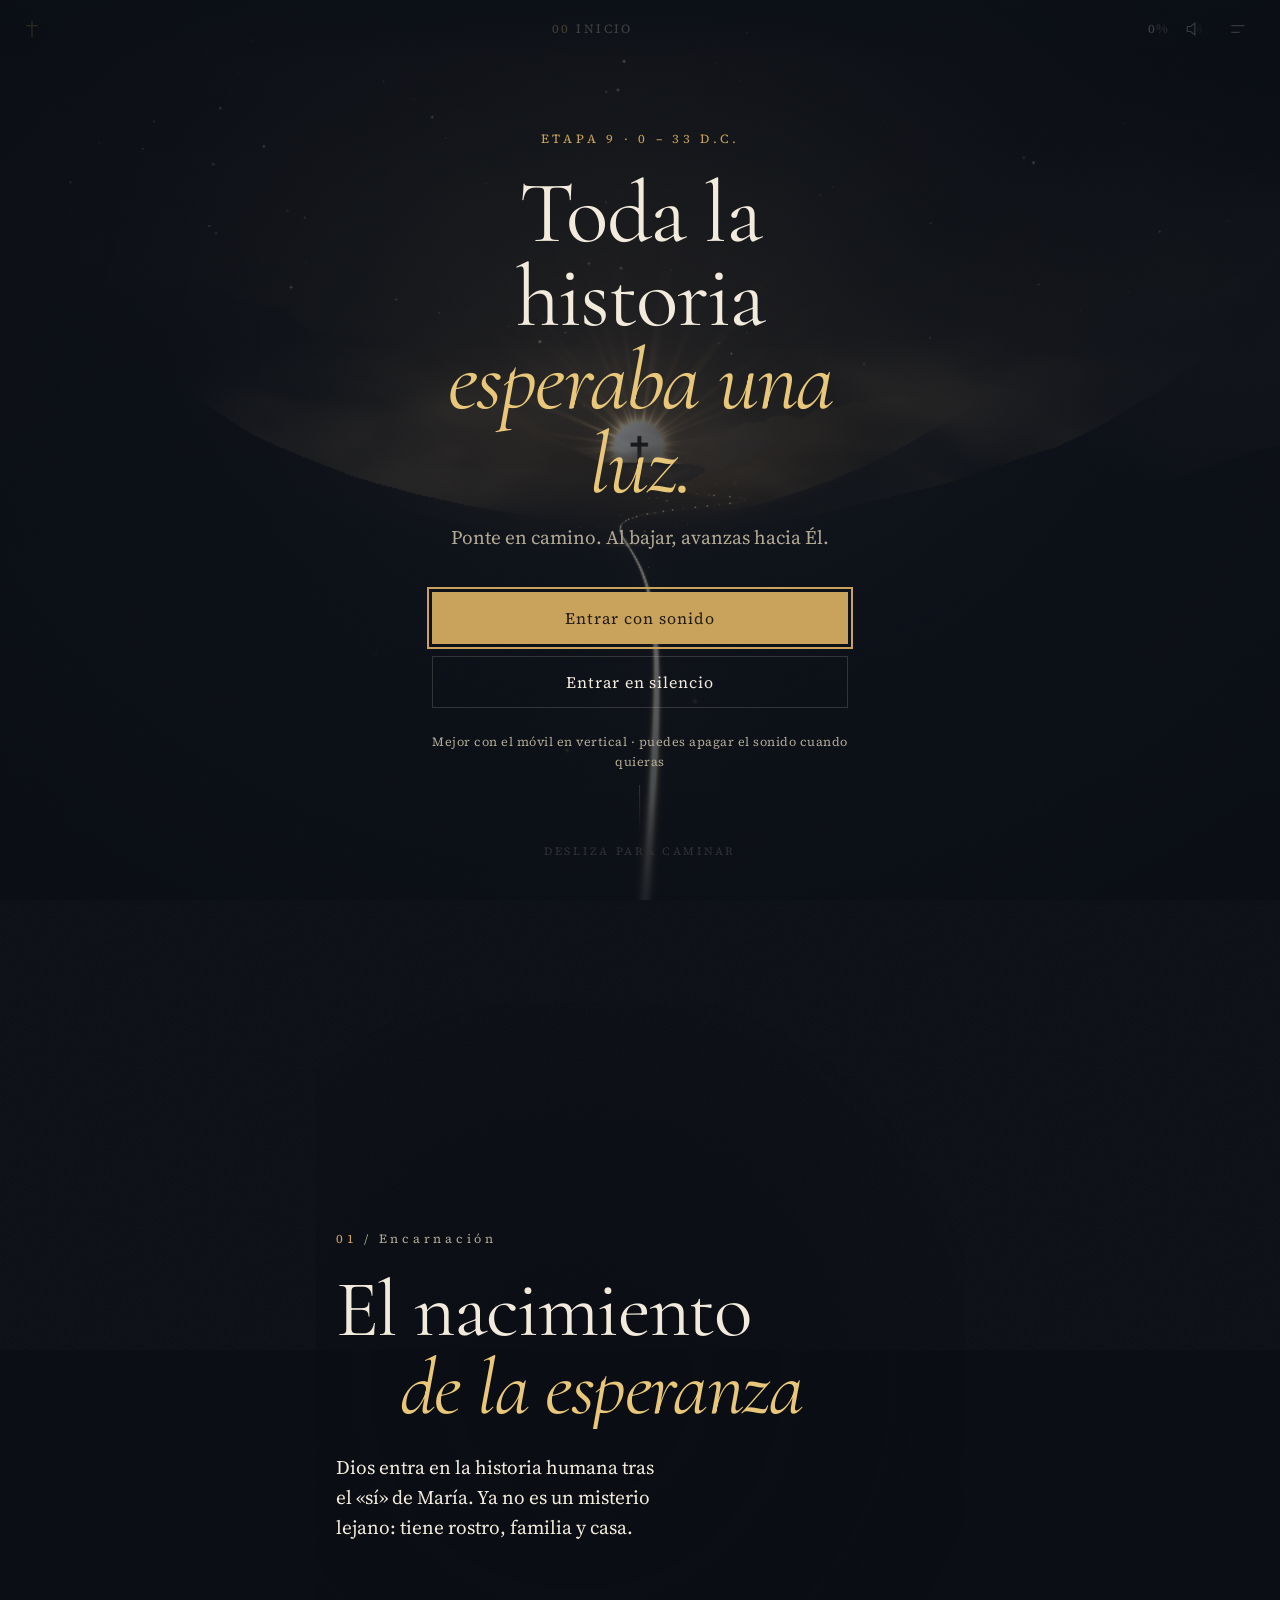
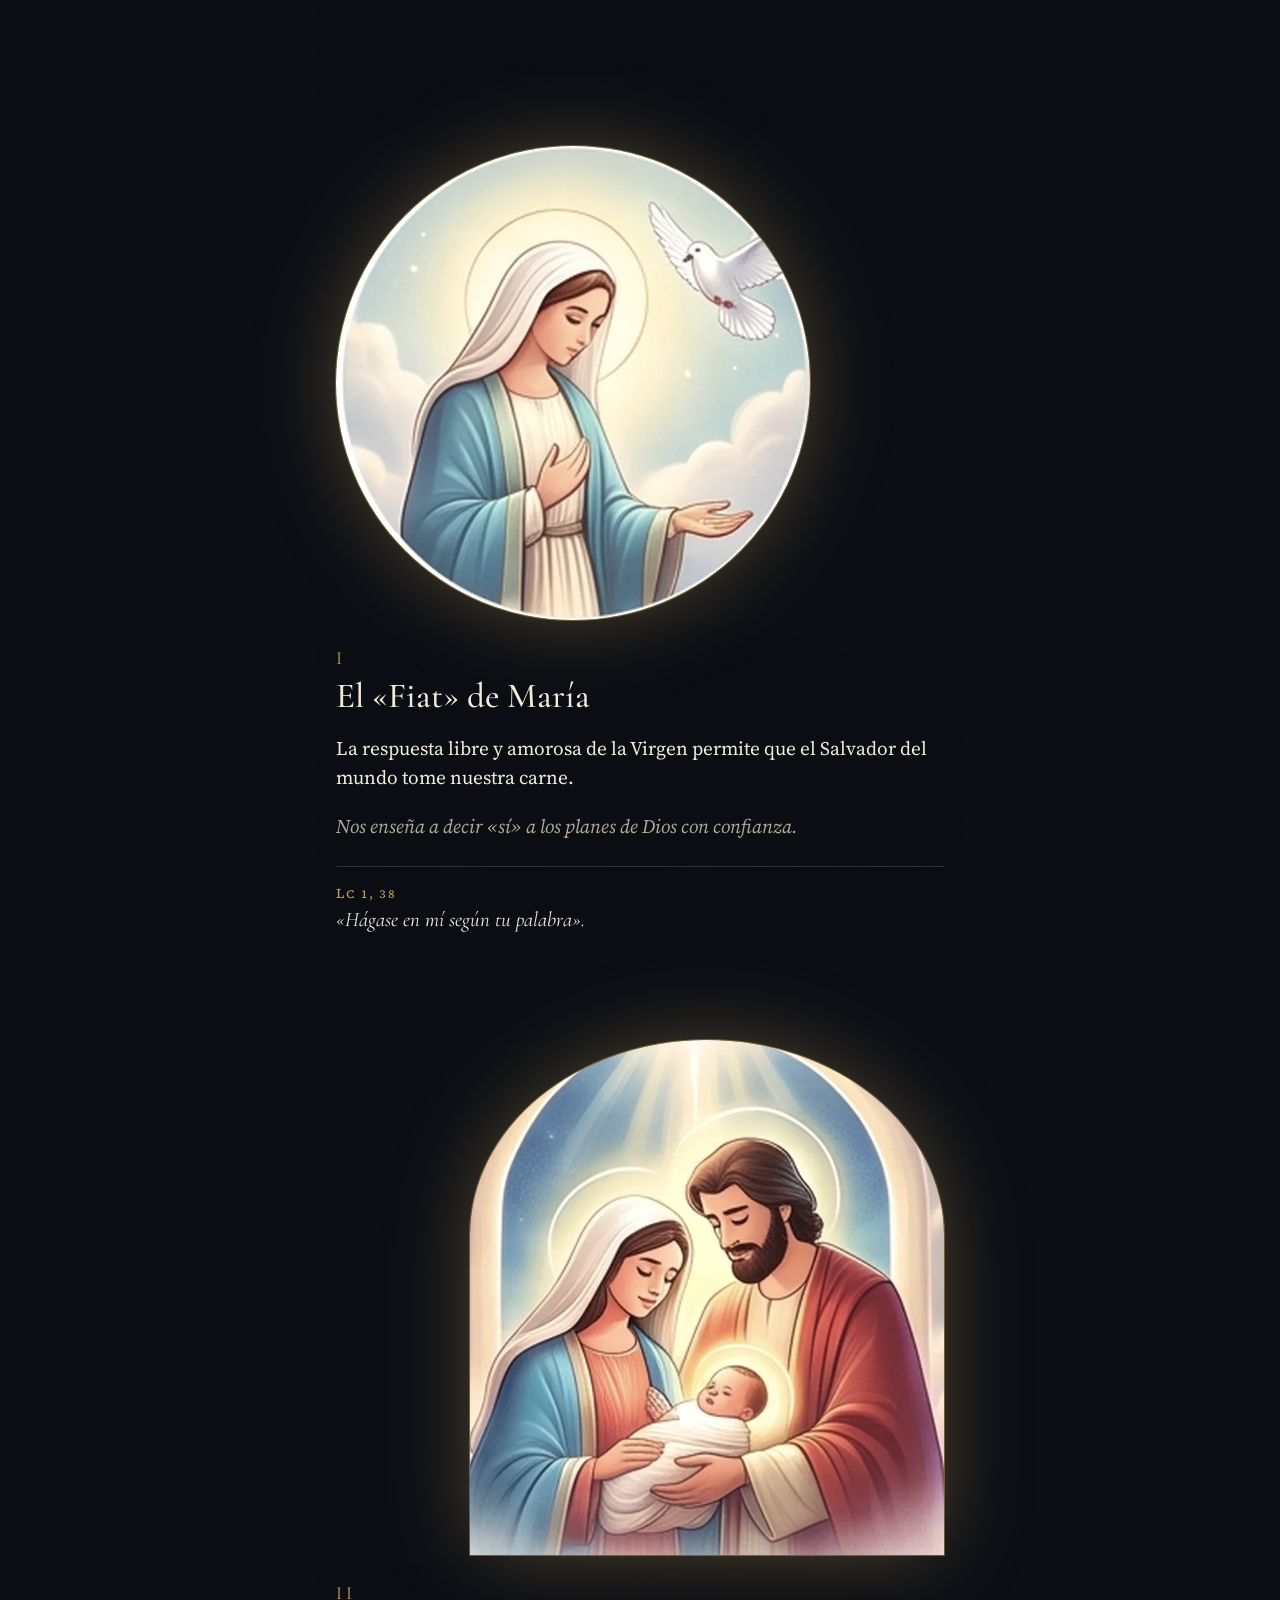
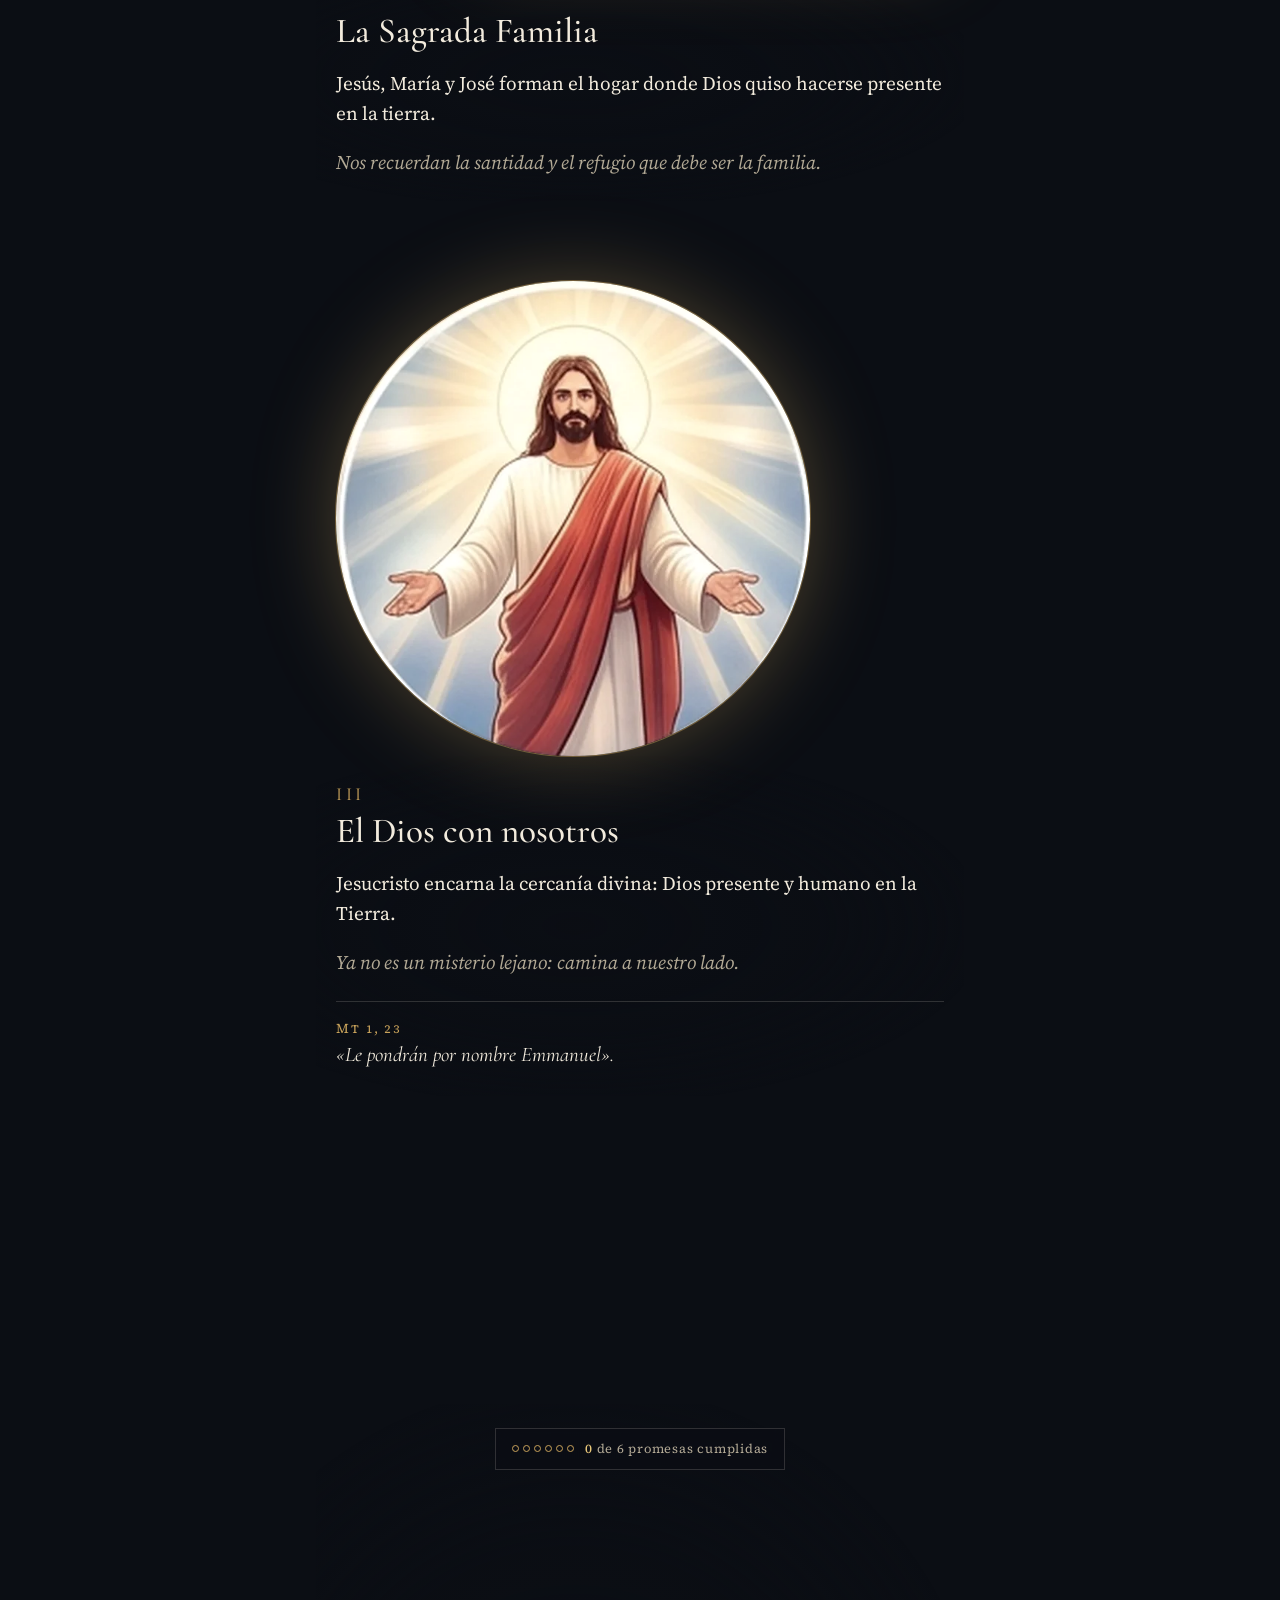
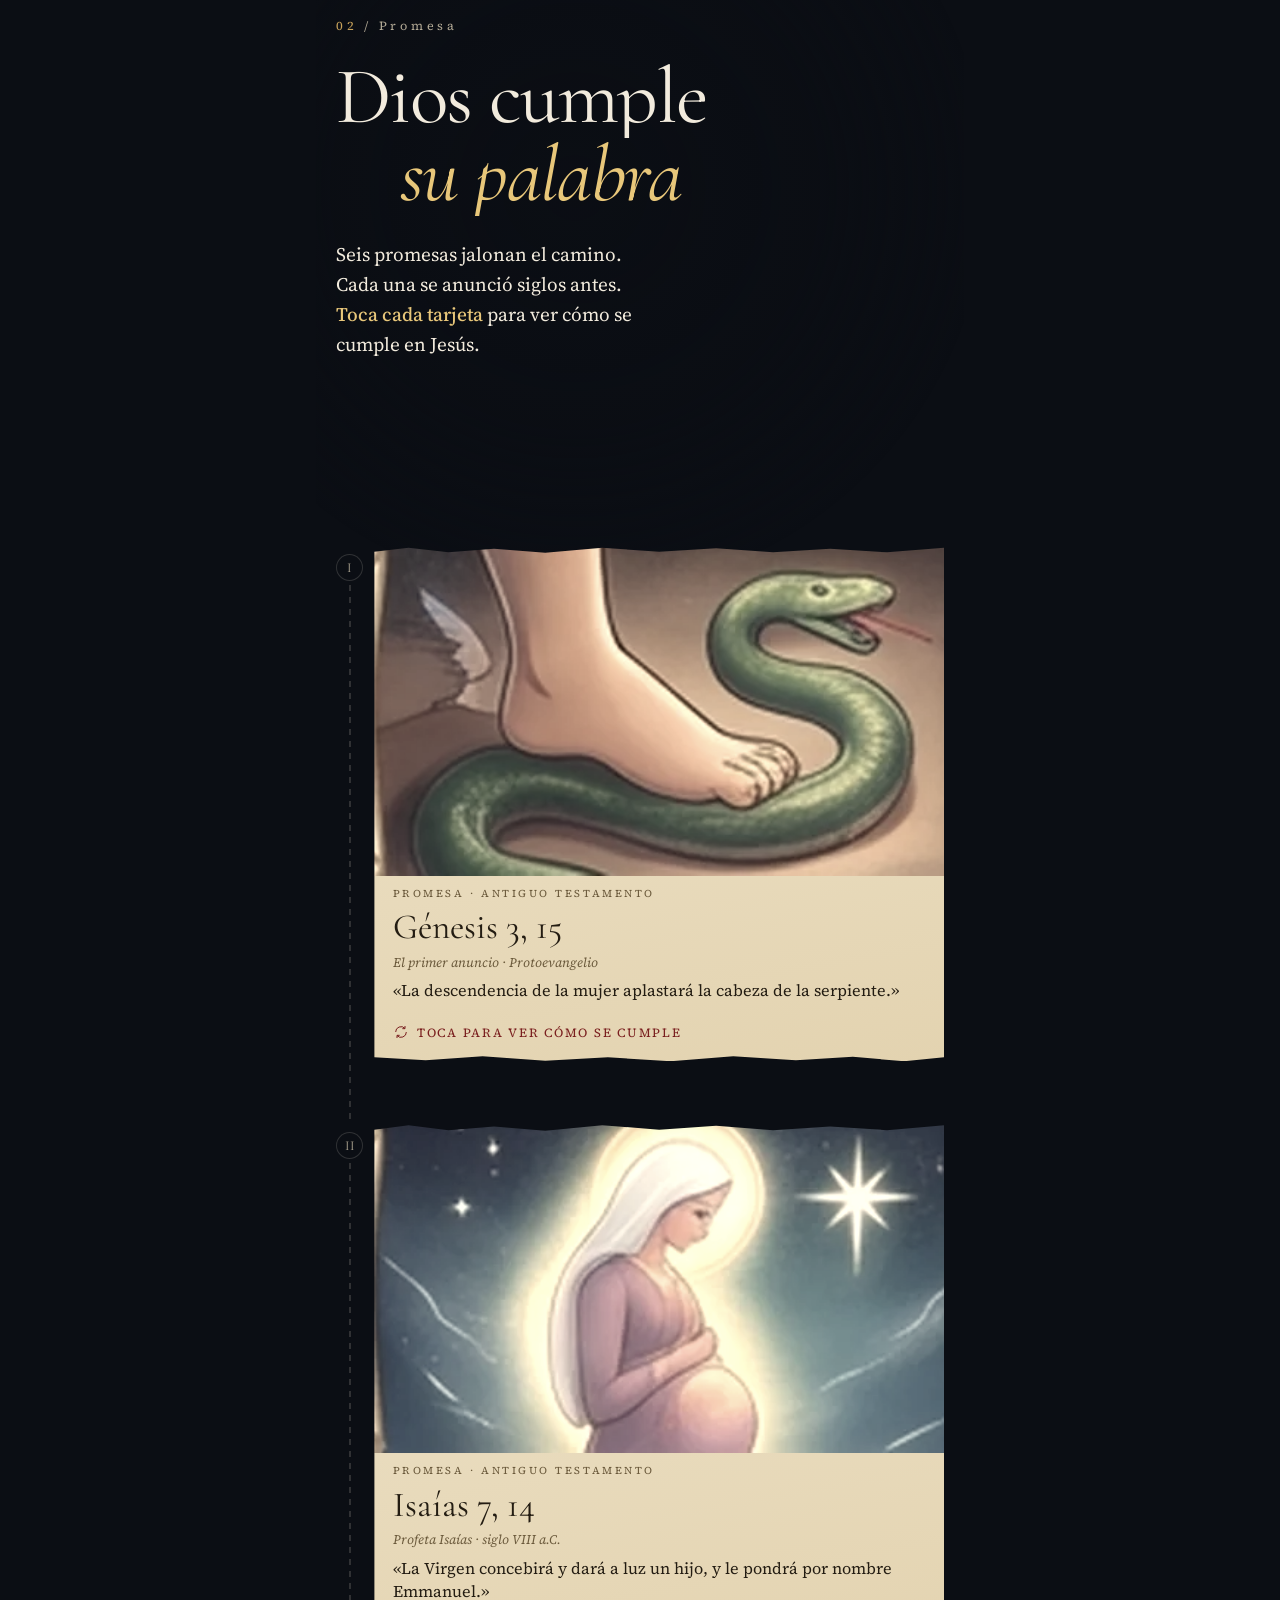
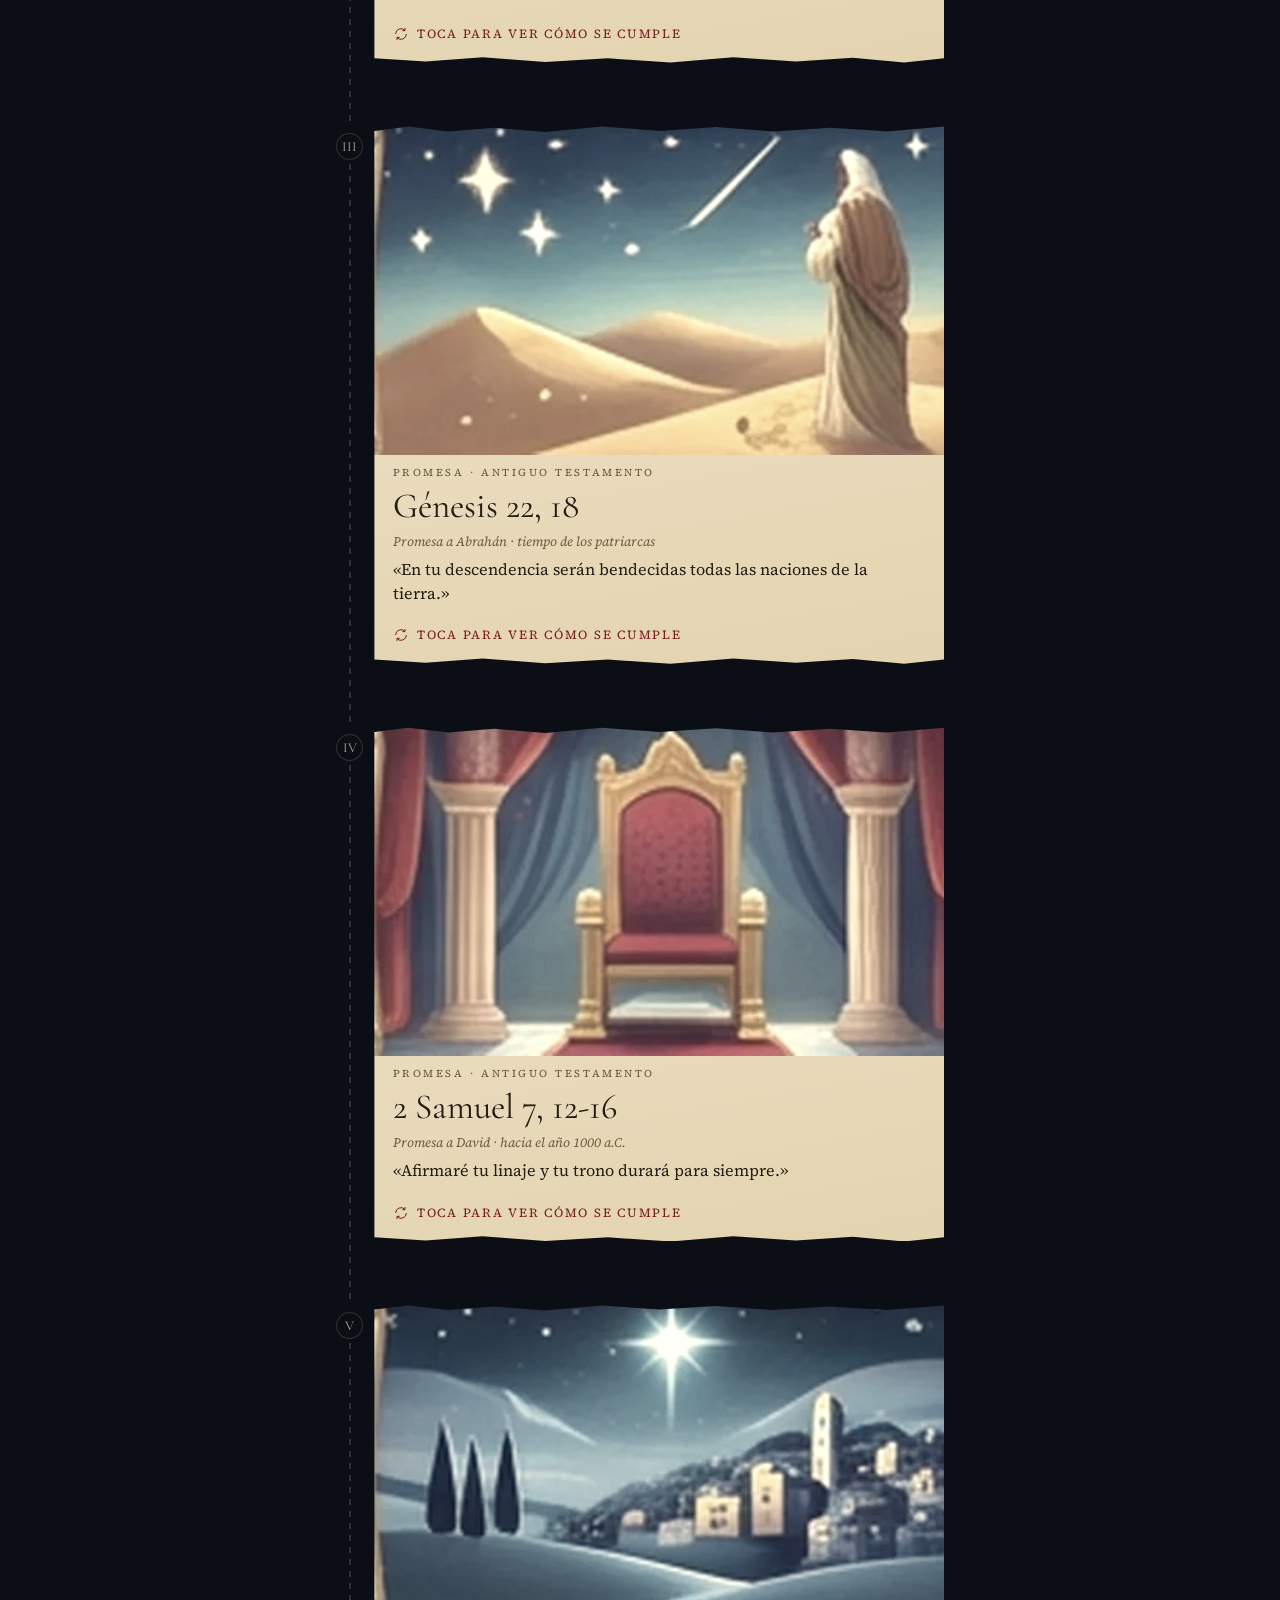
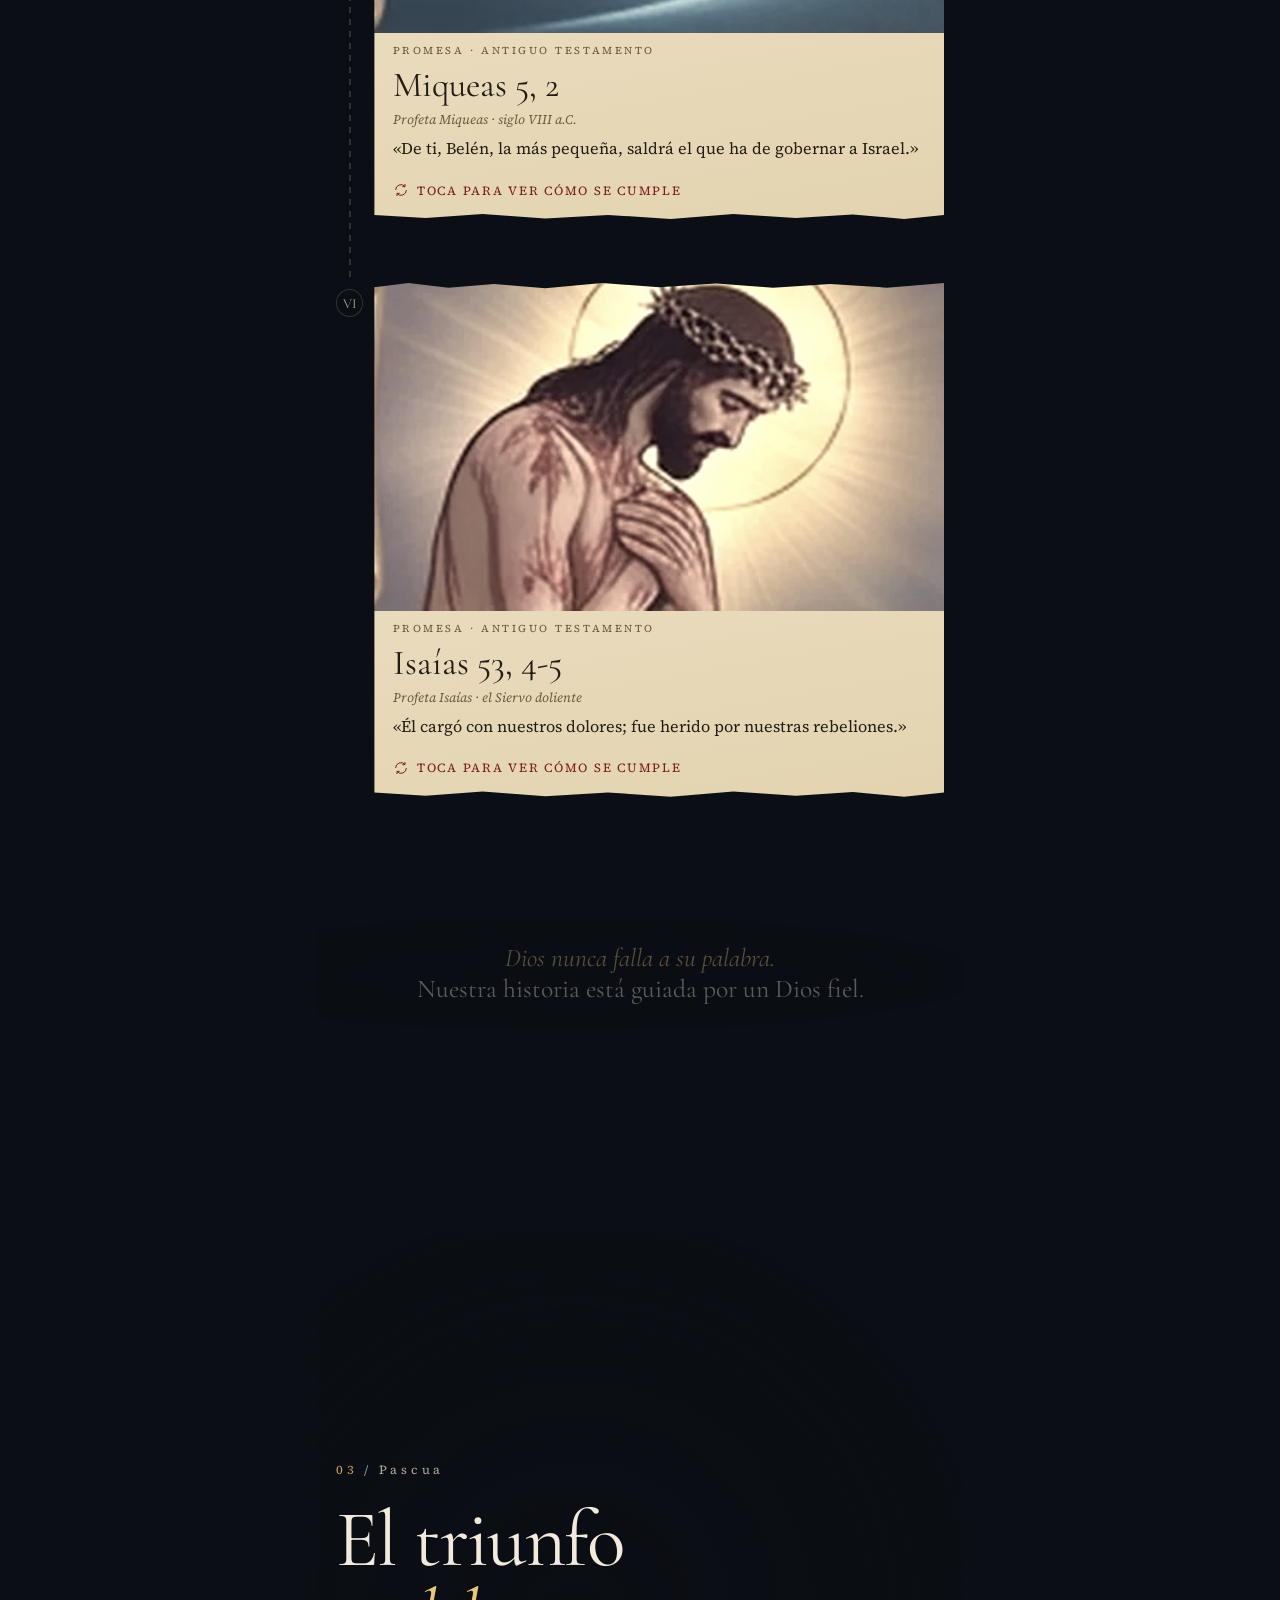
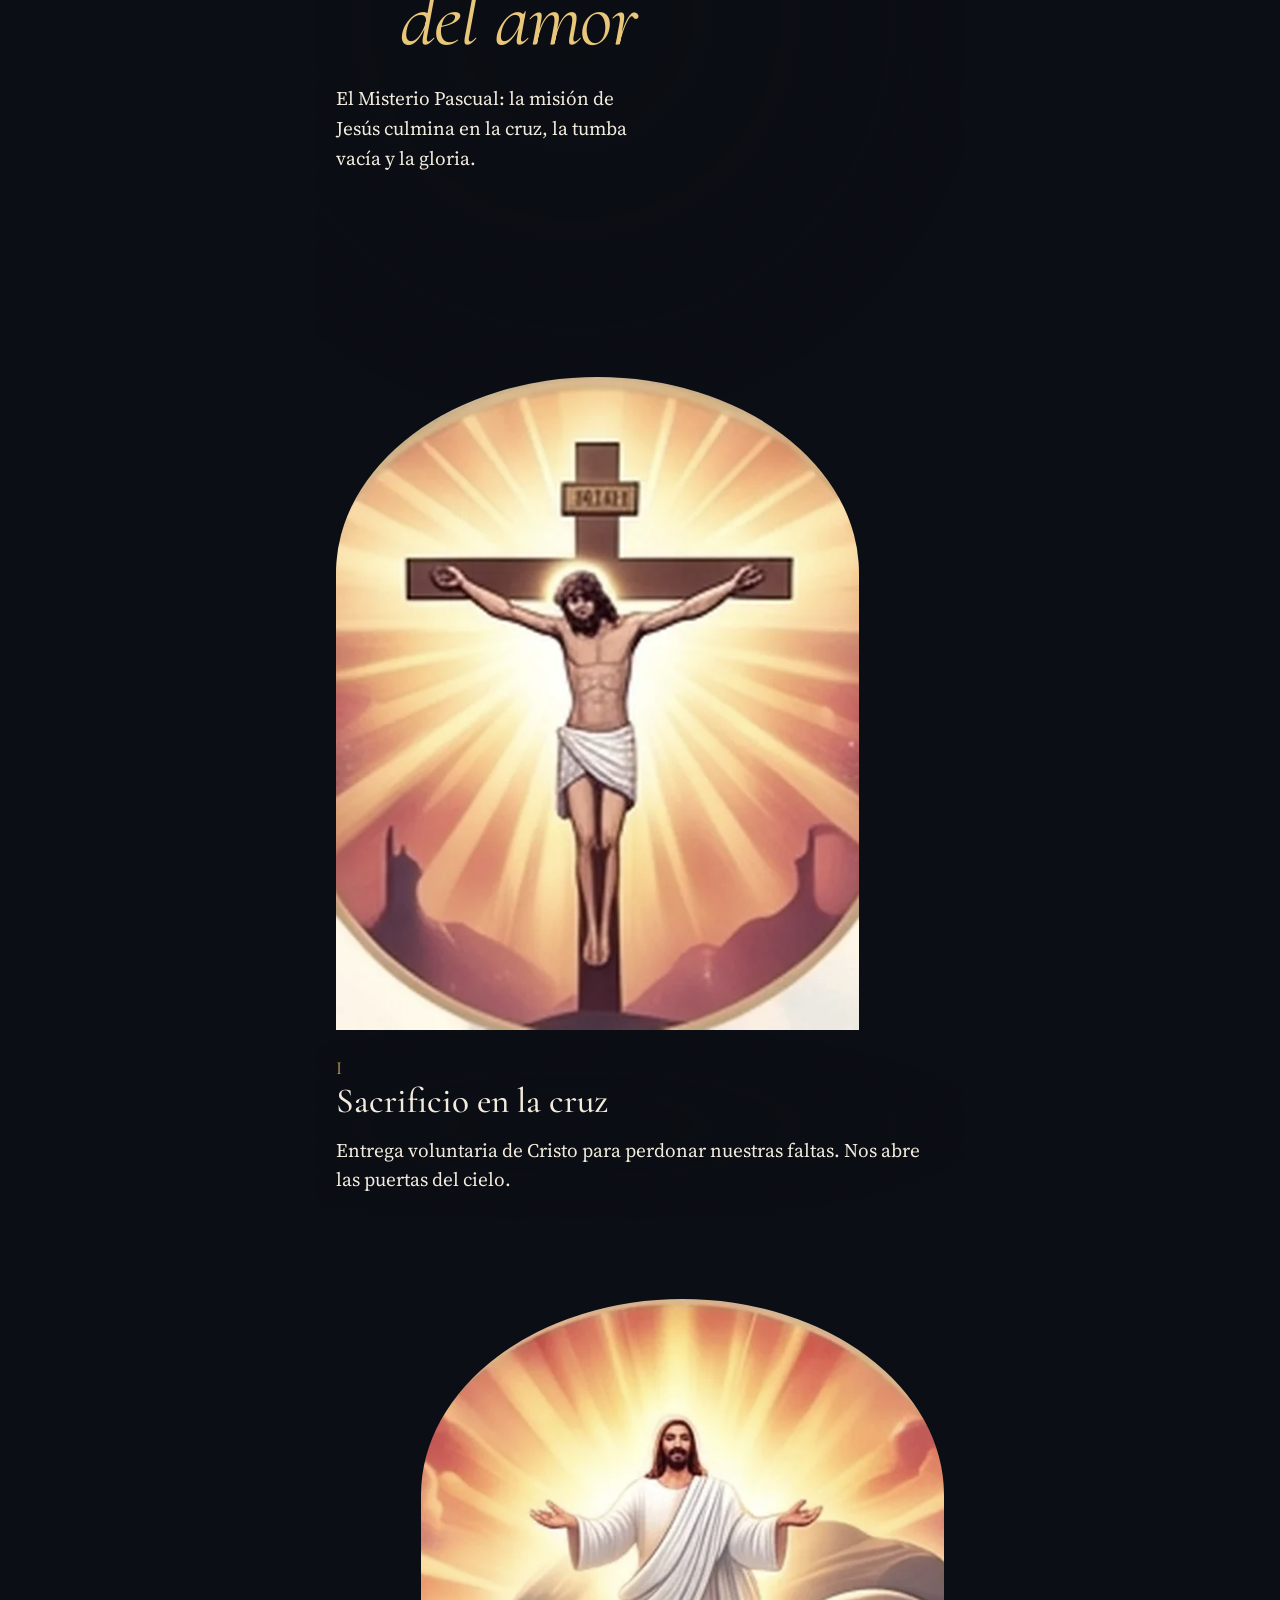
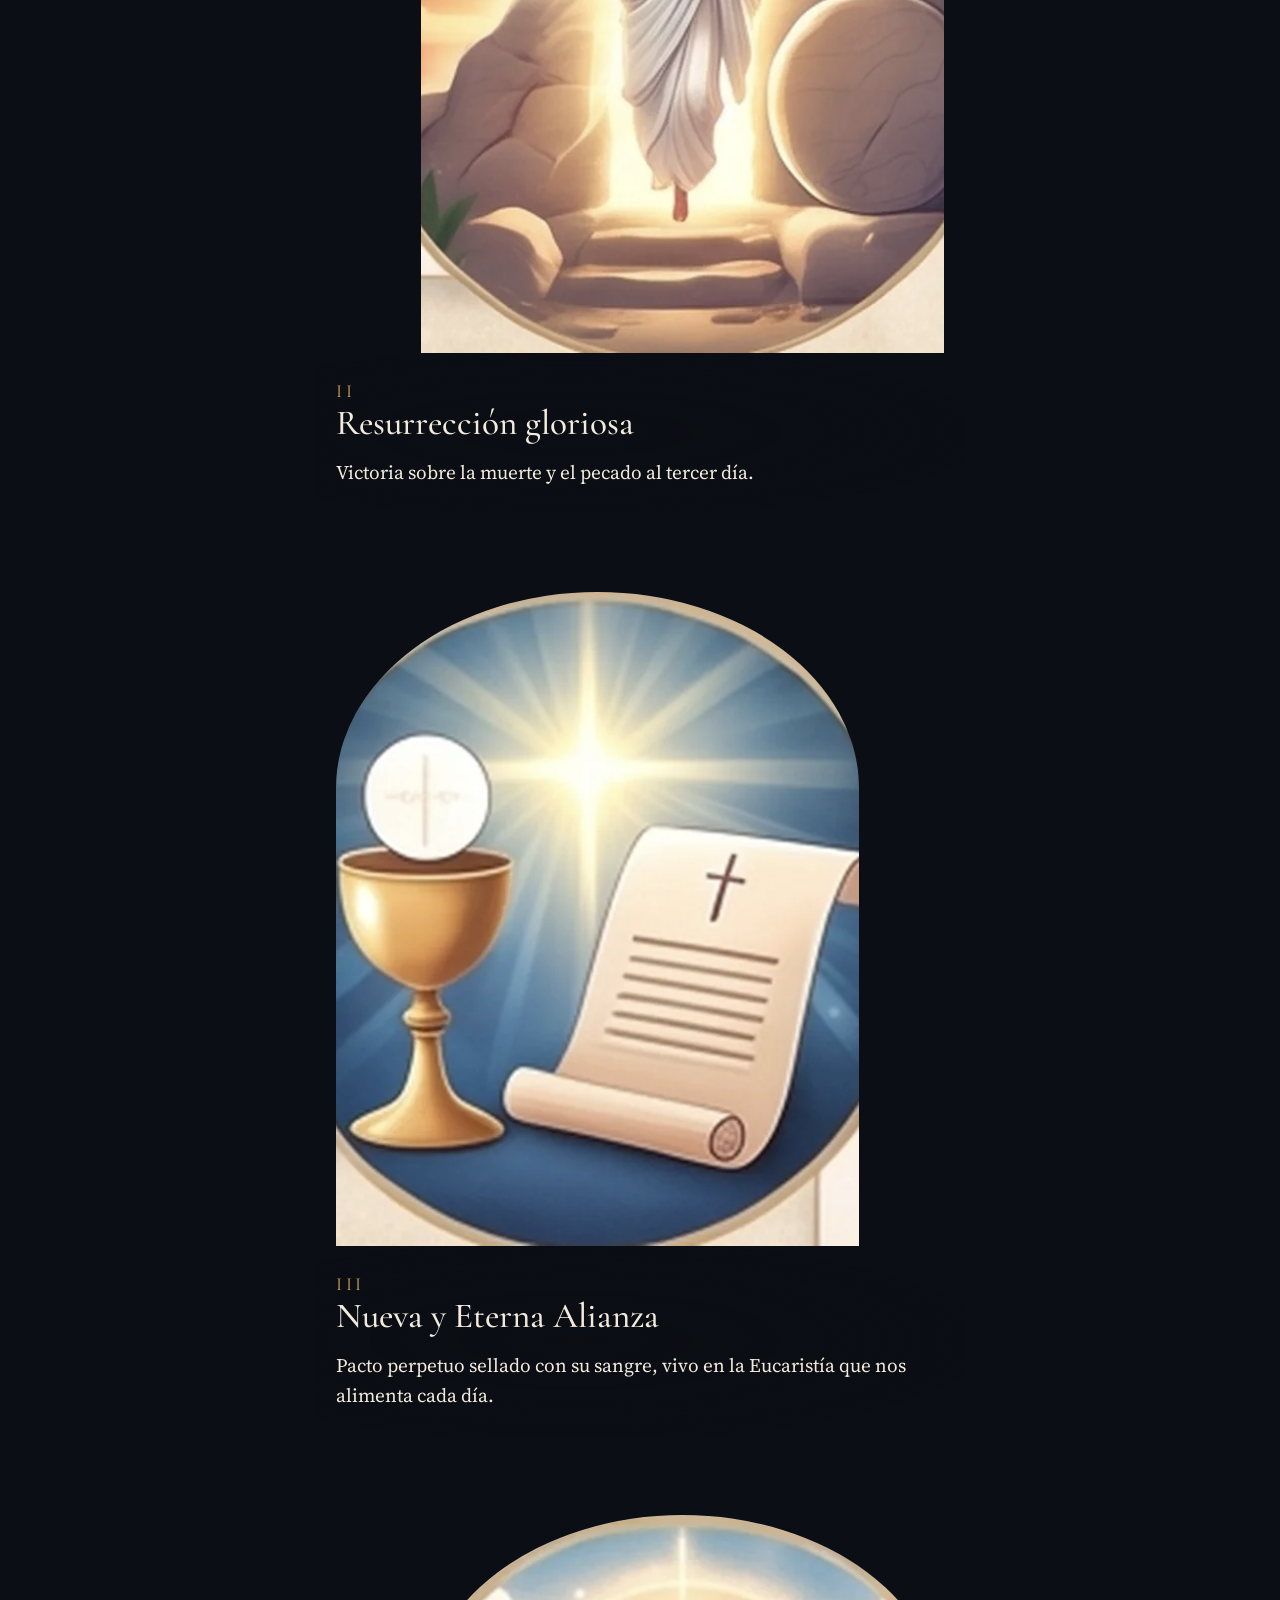
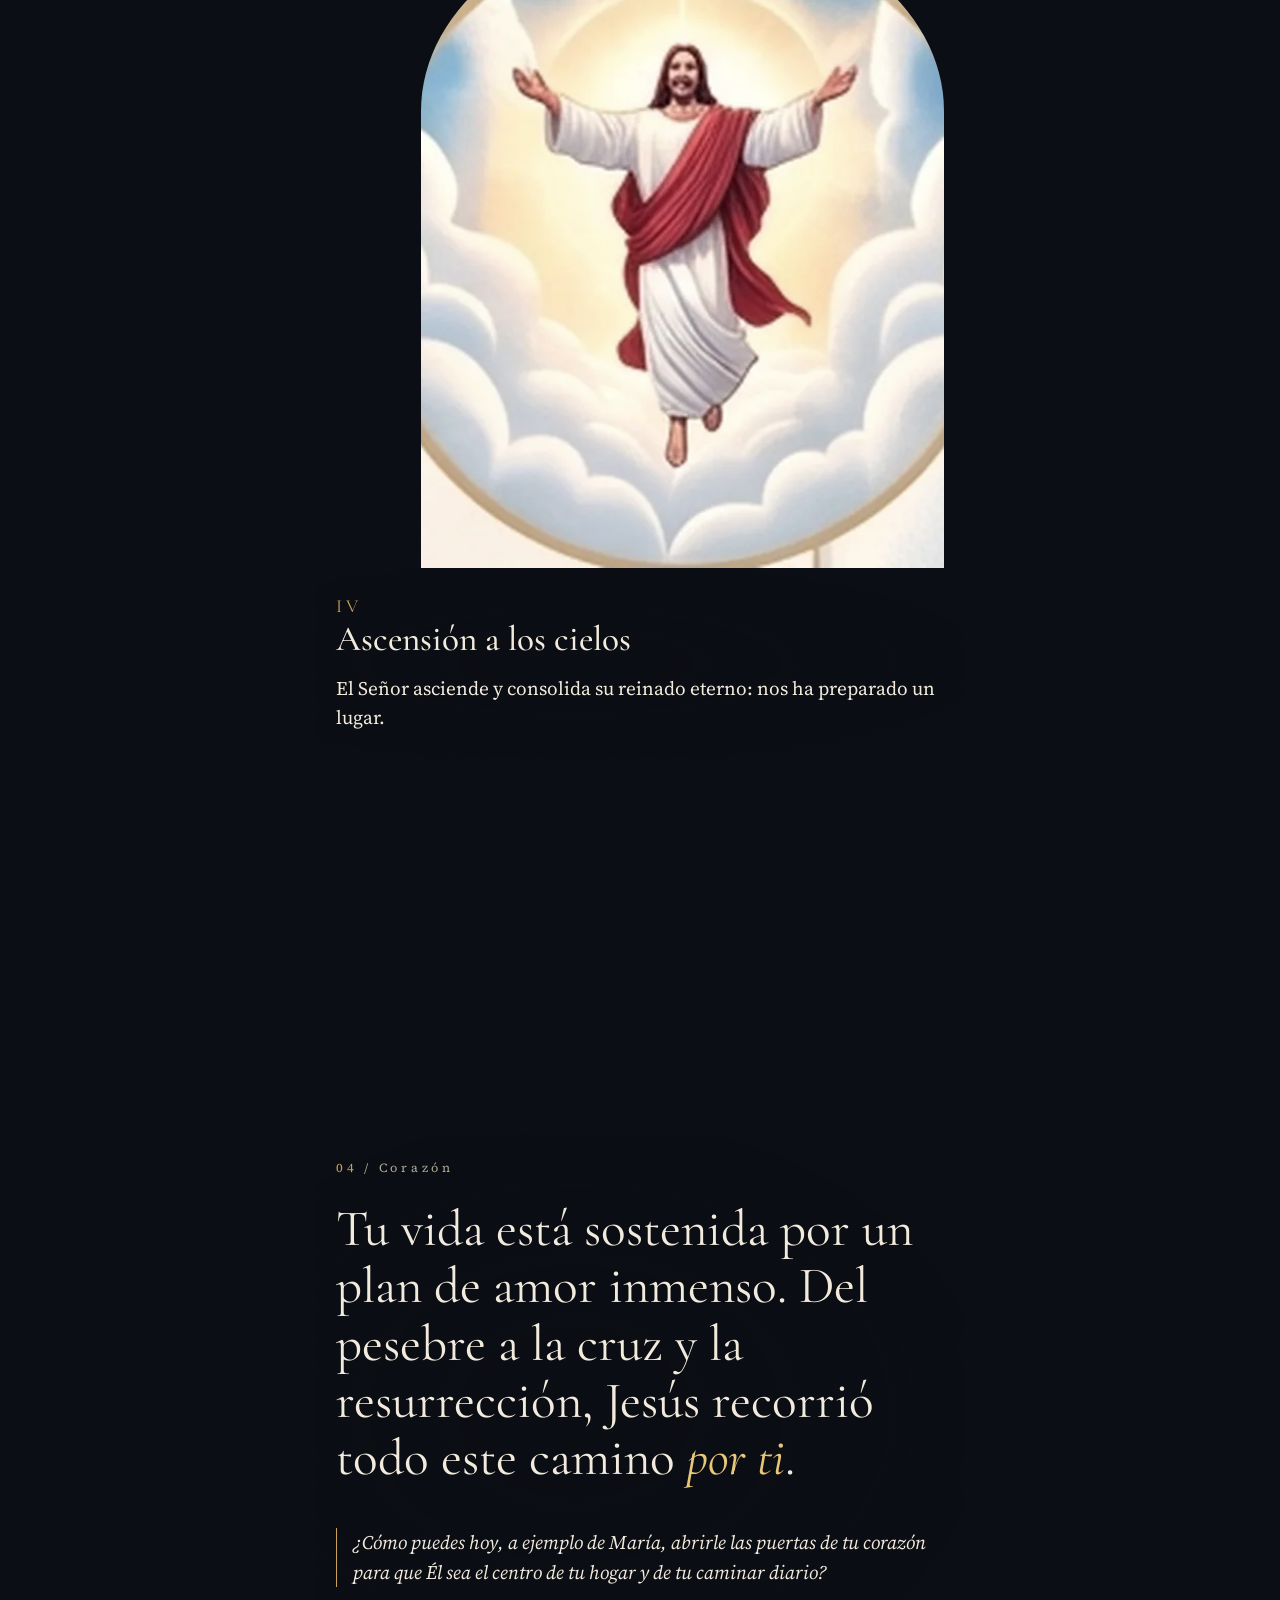
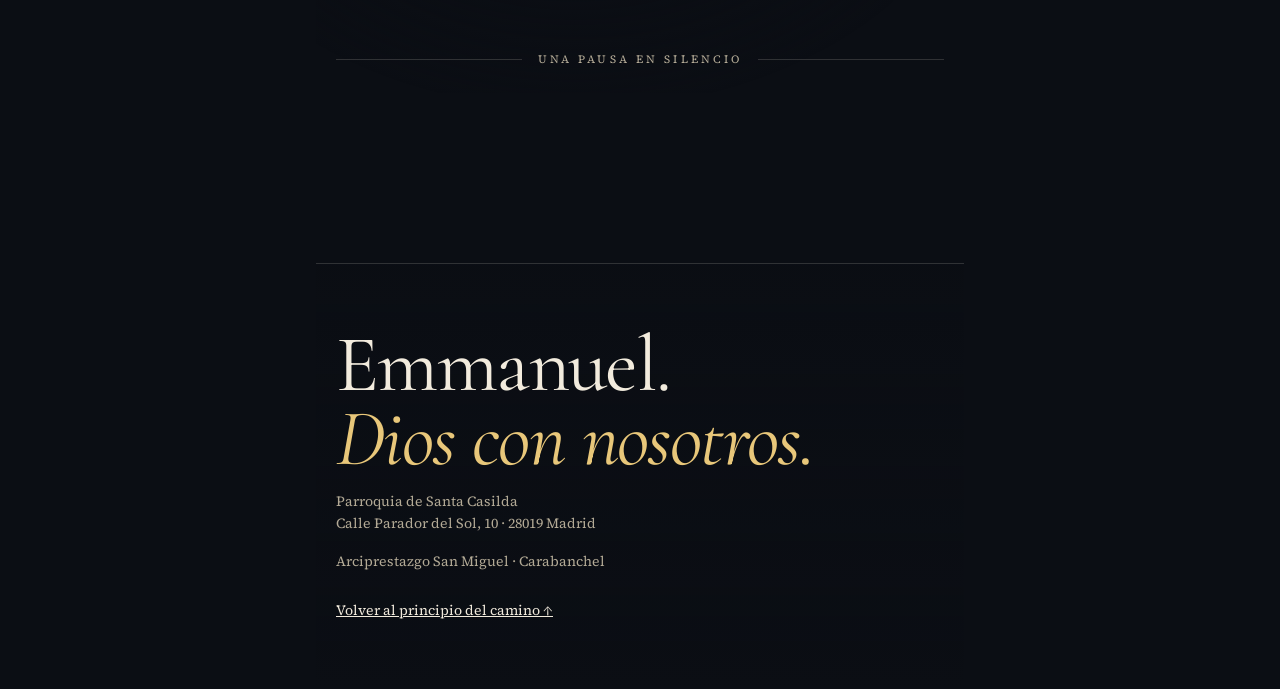
==== commit 7cf24963: "Add files via upload" ====
--- a/index.html
+++ b/index.html
@@ -192,13 +192,6 @@
     </div>
   </section>
 
-  <section class="lamina" aria-labelledby="t-lamina">
-    <h2 id="t-lamina" class="lamina__title">La lámina completa</h2>
-    <a class="lamina__img reveal" href="img/infografia.webp" target="_blank" rel="noopener">
-      <img src="img/infografia.webp" alt="Infografía «Etapa 9: La Llegada del Mesías — Cristo Jesús (0–33 d.C.)»" width="1600" height="893" loading="lazy">
-    </a>
-    <p class="lamina__hint">Toca para verla ampliada</p>
-  </section>
 </main>
 
 <footer class="foot">
--- a/css/style.css
+++ b/css/style.css
@@ -101,7 +101,7 @@
 .medal.reveal.is-in img,.pascua__item.reveal.is-in img{transform:scale(1)}
 
 /* ===== Columna única (móvil primero) ===== */
-.hero,.chapter,.lamina,.foot{width:100%;max-width:calc(var(--col) + 2 * var(--gutter));margin:0 auto;padding-left:var(--gutter);padding-right:var(--gutter)}
+.hero,.chapter,.foot{width:100%;max-width:calc(var(--col) + 2 * var(--gutter));margin:0 auto;padding-left:var(--gutter);padding-right:var(--gutter)}
 
 /* Hero: el texto arriba, el camino abajo a la vista */
 .hero{min-height:100svh;display:flex;flex-direction:column;justify-content:flex-start;padding-top:calc(var(--hud-h) + 12svh);position:relative}
@@ -203,11 +203,7 @@
 .pause{display:flex;align-items:center;gap:var(--space-2);justify-content:center;margin-top:var(--space-5);font-size:.7rem;letter-spacing:.28em;text-transform:uppercase;color:var(--muted)}
 .pause span{flex:1 1 40px;height:1px;background:var(--line)}
 
-/* ===== Lámina y pie ===== */
-.lamina{padding-bottom:var(--section-y)}
-.lamina__title{font-size:.78rem;letter-spacing:.3em;text-transform:uppercase;color:var(--accent);font-weight:400;margin:0 0 var(--space-2)}
-.lamina__img{display:block;border:1px solid var(--line)}
-.lamina__hint{font-size:var(--step-small);color:var(--muted);margin:.6rem 0 0}
+/* ===== Pie ===== */
 .foot{border-top:1px solid var(--line);padding-top:var(--space-5);padding-bottom:calc(var(--space-4) + env(safe-area-inset-bottom));font-size:.88rem;color:var(--muted);background:linear-gradient(rgba(11,14,20,.6),var(--bg))}
 .foot__big{font-family:var(--font-display);font-size:clamp(2.8rem,13vw,5rem);line-height:.92;letter-spacing:-.02em;margin:0 0 var(--space-4);color:var(--fg)}
 .foot p{margin:0 0 var(--space-2)}
